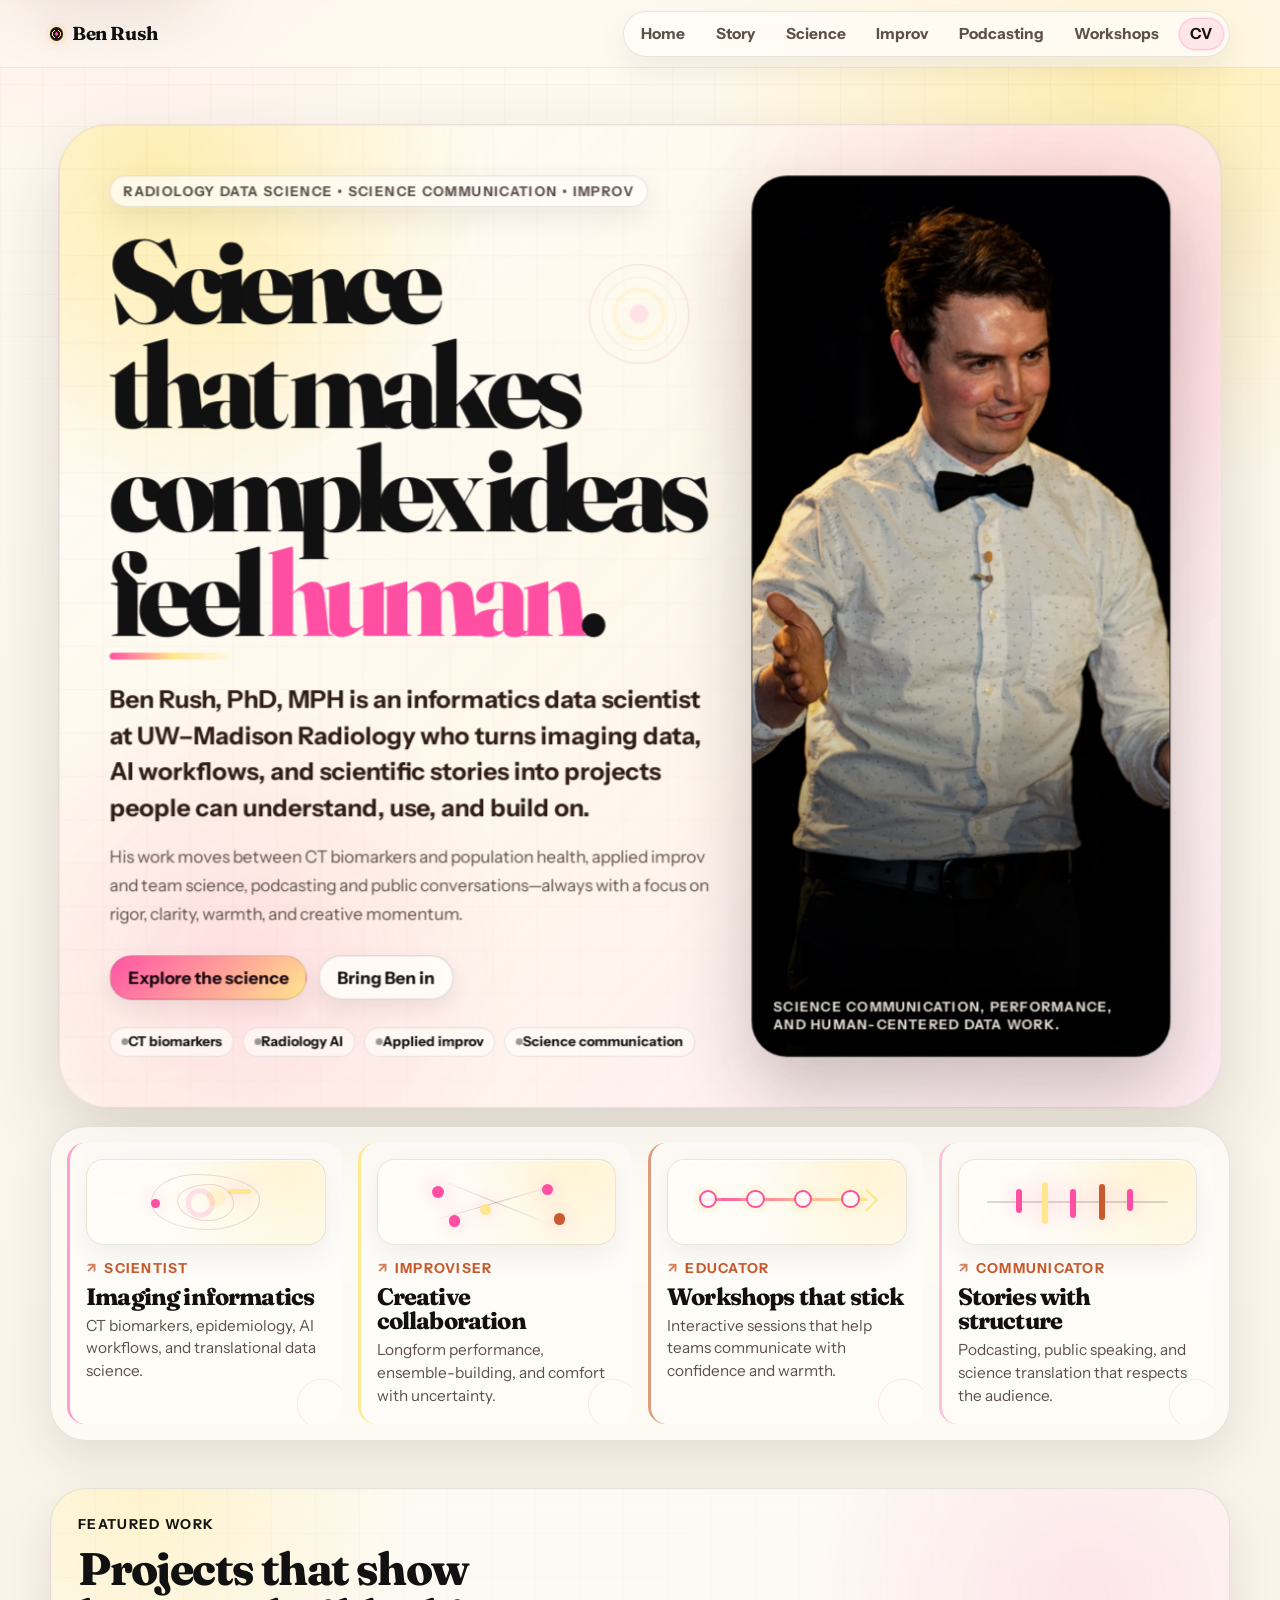
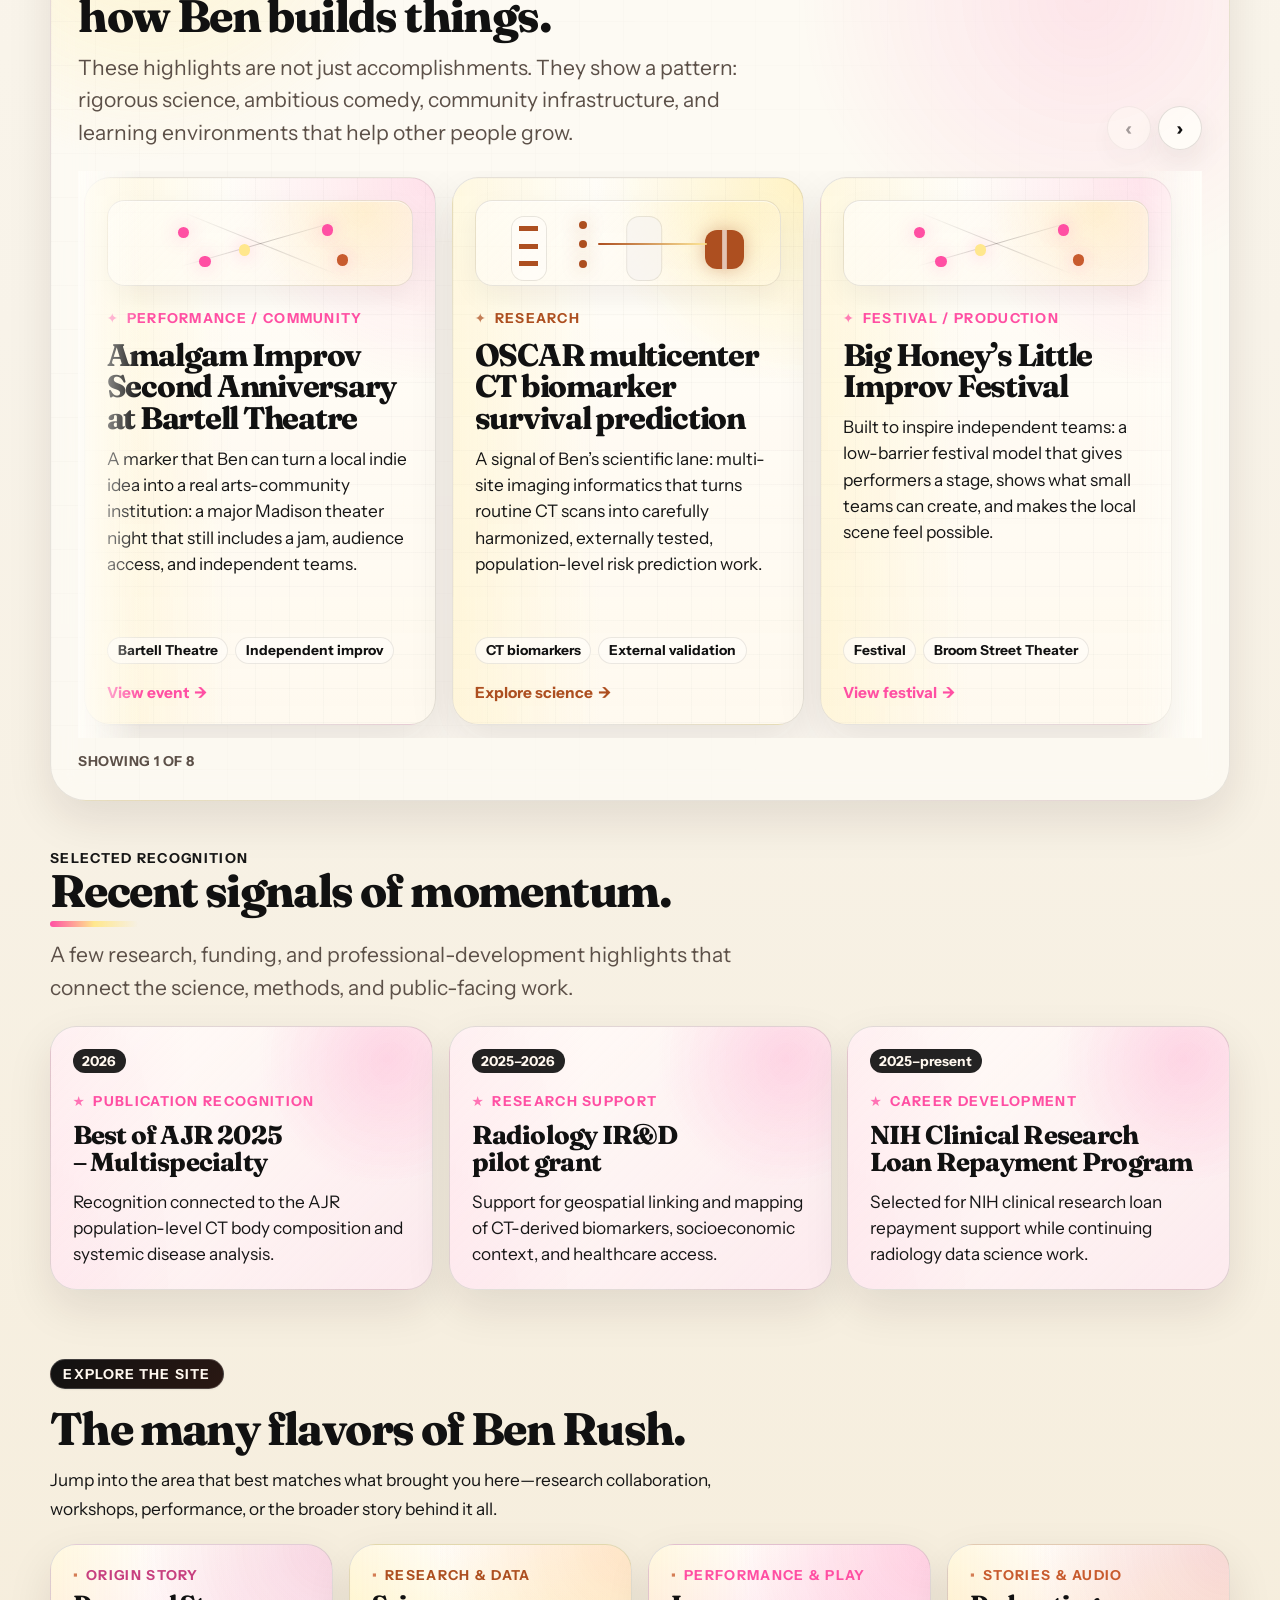
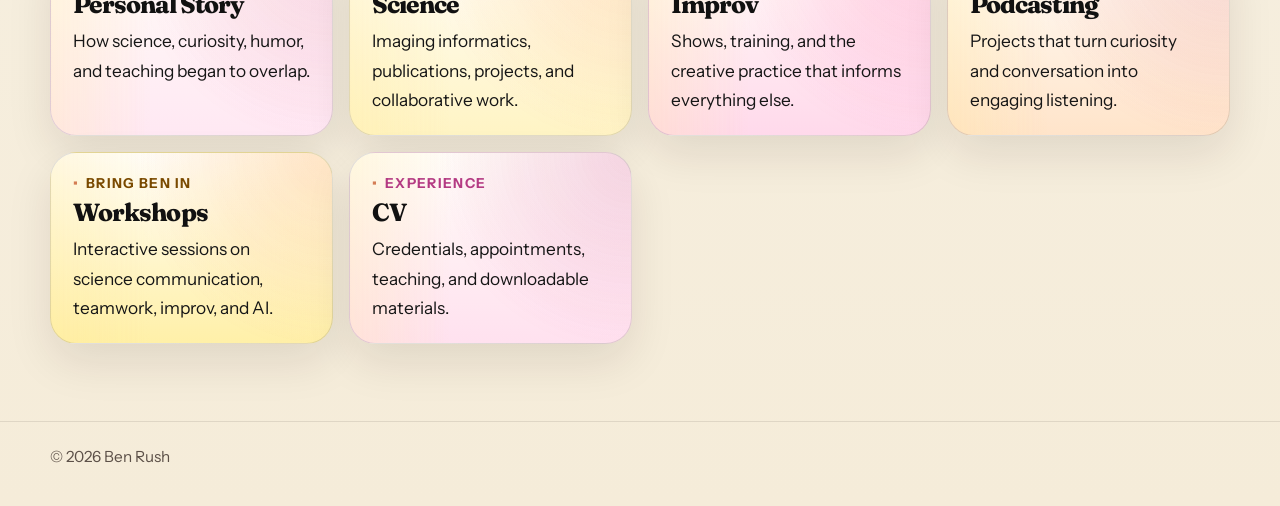
==== index.html @ 52f66b73 "Use stage photo in homepage hero" ====
<!doctype html>
<html lang="en">
<head>
  <meta charset="utf-8" />
  <meta name="viewport" content="width=device-width, initial-scale=1" />
  <title>Ben Rush | Home</title>
  <meta name="description" content="Ben Rush is a radiology data scientist, science communicator, improviser, and educator building rigorous ideas that connect with people." />
  <link rel="stylesheet" href="/assets/css/site.css" />
  <link rel="stylesheet" href="/assets/css/modules.css" />
  <link rel="stylesheet" href="/assets/css/home.css" />
  <link rel="stylesheet" href="/assets/css/identity.css" />
  <link rel="stylesheet" href="/assets/css/featured.css" />
  <link rel="stylesheet" href="/assets/css/mini-viz.css" />
</head>
<body class="home-body">
  <header>
    <div class="container site-header">
      <p class="site-title"><strong>Ben Rush</strong></p>
      <nav>
        <a href="/">Home</a>
        <a href="/pages/personal-story/">Story</a>
        <a href="/pages/science/">Science</a>
        <a href="/pages/improv/">Improv</a>
        <a href="/pages/podcasting/">Podcasting</a>
        <a href="/pages/workshops/">Workshops</a>
        <a href="/pages/cv/">CV</a>
      </nav>
    </div>
  </header>
  <main>
    <div class="container home-page">
      <section class="home-hero reveal-on-scroll" aria-labelledby="home-hero-title">
        <div class="home-hero-copy">
          <p class="home-hero-kicker">Radiology data science • science communication • improv</p>
          <h1 id="home-hero-title" class="home-hero-title">Science that makes complex ideas feel <em>human</em>.</h1>
          <p class="home-hero-lede">Ben Rush, PhD, MPH is an informatics data scientist at UW–Madison Radiology who turns imaging data, AI workflows, and scientific stories into projects people can understand, use, and build on.</p>
          <p class="home-hero-support">His work moves between CT biomarkers and population health, applied improv and team science, podcasting and public conversations—always with a focus on rigor, clarity, warmth, and creative momentum.</p>
          <div class="home-hero-actions">
            <a class="button button-primary" href="/pages/science/">Explore the science</a>
            <a class="button button-secondary" href="/pages/workshops/">Bring Ben in</a>
          </div>
          <div class="home-hero-proof" aria-label="Core areas of work">
            <span>CT biomarkers</span>
            <span>Radiology AI</span>
            <span>Applied improv</span>
            <span>Science communication</span>
          </div>
        </div>

        <figure class="home-hero-showcase home-hero-portrait">
          <img src="/assets/img/ben-rush-home-hero.jpg" alt="Ben Rush speaking on stage in a bow tie during a live performance." />
          <figcaption>Science communication, performance, and human-centered data work.</figcaption>
        </figure>
      </section>

      <section class="home-identity-rail reveal-on-scroll" aria-label="Ben Rush identity snapshot">
        <article class="home-identity-card">
          <div class="mini-viz mini-viz-ct mini-viz-compact" aria-hidden="true"><span></span><span></span></div>
          <p class="home-identity-label">Scientist</p>
          <h2>Imaging informatics</h2>
          <p>CT biomarkers, epidemiology, AI workflows, and translational data science.</p>
        </article>
        <article class="home-identity-card">
          <div class="mini-viz mini-viz-network mini-viz-compact" aria-hidden="true"><span></span><span></span><span></span><span></span><span></span></div>
          <p class="home-identity-label">Improviser</p>
          <h2>Creative collaboration</h2>
          <p>Longform performance, ensemble-building, and comfort with uncertainty.</p>
        </article>
        <article class="home-identity-card">
          <div class="mini-viz mini-viz-learning mini-viz-compact" aria-hidden="true"><span></span><span></span><span></span><span></span></div>
          <p class="home-identity-label">Educator</p>
          <h2>Workshops that stick</h2>
          <p>Interactive sessions that help teams communicate with confidence and warmth.</p>
        </article>
        <article class="home-identity-card">
          <div class="mini-viz mini-viz-signal mini-viz-compact" aria-hidden="true"><span></span><span></span><span></span><span></span><span></span></div>
          <p class="home-identity-label">Communicator</p>
          <h2>Stories with structure</h2>
          <p>Podcasting, public speaking, and science translation that respects the audience.</p>
        </article>
      </section>

      <section class="featured-section reveal-on-scroll" aria-labelledby="featured-work-title" data-featured-carousel>
        <div class="featured-section-header">
          <div class="featured-section-copy">
            <p class="module-kicker">Featured work</p>
            <h2 class="featured-title" id="featured-work-title">Projects that show how Ben builds things.</h2>
            <p class="featured-lede">These highlights are not just accomplishments. They show a pattern: rigorous science, ambitious comedy, community infrastructure, and learning environments that help other people grow.</p>
          </div>
          <div class="featured-controls" aria-label="Featured work carousel controls">
            <button class="featured-control" type="button" data-featured-prev aria-label="Previous featured work card">‹</button>
            <button class="featured-control" type="button" data-featured-next aria-label="Next featured work card">›</button>
          </div>
        </div>

        <div class="featured-carousel-shell">
          <div class="featured-carousel-track" data-featured-track tabindex="0" aria-label="Featured work cards">
            <a class="featured-card featured-card--improv" href="https://www.amalgamimprov.com/second-anniversary-show" target="_blank" rel="noopener">
              <div class="mini-viz mini-viz-network mini-viz-compact" aria-hidden="true"><span></span><span></span><span></span><span></span><span></span></div>
              <p class="featured-card-kicker">Performance / community</p>
              <h3 class="featured-card-title">Amalgam Improv Second Anniversary at Bartell Theatre</h3>
              <p class="featured-card-description">A marker that Ben can turn a local indie idea into a real arts-community institution: a major Madison theater night that still includes a jam, audience access, and independent teams.</p>
              <div class="featured-card-meta" aria-label="Card topics">
                <span class="featured-card-tag">Bartell Theatre</span>
                <span class="featured-card-tag">Independent improv</span>
              </div>
              <span class="featured-card-link">View event</span>
            </a>

            <a class="featured-card featured-card--science" href="/pages/science/#research-projects">
              <div class="mini-viz mini-viz-harmonization mini-viz-compact" aria-hidden="true"><span></span><span></span><span></span><span></span></div>
              <p class="featured-card-kicker">Research</p>
              <h3 class="featured-card-title">OSCAR multicenter CT biomarker survival prediction</h3>
              <p class="featured-card-description">A signal of Ben’s scientific lane: multi-site imaging informatics that turns routine CT scans into carefully harmonized, externally tested, population-level risk prediction work.</p>
              <div class="featured-card-meta" aria-label="Card topics">
                <span class="featured-card-tag">CT biomarkers</span>
                <span class="featured-card-tag">External validation</span>
              </div>
              <span class="featured-card-link">Explore science</span>
            </a>

            <a class="featured-card featured-card--improv" href="https://www.amalgamimprov.com/big-honey-events" target="_blank" rel="noopener">
              <div class="mini-viz mini-viz-network mini-viz-compact" aria-hidden="true"><span></span><span></span><span></span><span></span><span></span></div>
              <p class="featured-card-kicker">Festival / production</p>
              <h3 class="featured-card-title">Big Honey’s Little Improv Festival</h3>
              <p class="featured-card-description">Built to inspire independent teams: a low-barrier festival model that gives performers a stage, shows what small teams can create, and makes the local scene feel possible.</p>
              <div class="featured-card-meta" aria-label="Card topics">
                <span class="featured-card-tag">Festival</span>
                <span class="featured-card-tag">Broom Street Theater</span>
              </div>
              <span class="featured-card-link">View festival</span>
            </a>

            <a class="featured-card featured-card--improv" href="https://www.amalgamimprov.com/improv-group-map" target="_blank" rel="noopener">
              <div class="mini-viz mini-viz-map mini-viz-compact" aria-hidden="true"><span></span><span></span><span></span></div>
              <p class="featured-card-kicker">Digital tool / community</p>
              <h3 class="featured-card-title">Largest improv group map in the world</h3>
              <p class="featured-card-description">Evidence that Ben builds infrastructure, not just events: a 2,000+ group discovery tool that helps improvisers find scenes, classes, shows, and communities anywhere.</p>
              <div class="featured-card-meta" aria-label="Card topics">
                <span class="featured-card-tag">2,000+ groups</span>
                <span class="featured-card-tag">Improv infrastructure</span>
              </div>
              <span class="featured-card-link">Open map</span>
            </a>

            <a class="featured-card featured-card--science" href="https://doi.org/10.2214/AJR.24.32216" target="_blank" rel="noopener">
              <div class="mini-viz mini-viz-ct mini-viz-compact" aria-hidden="true"><span></span><span></span></div>
              <p class="featured-card-kicker">Publication / award</p>
              <h3 class="featured-card-title">CT body composition and systemic disease in 100,000+ patients</h3>
              <p class="featured-card-description">A peer-reviewed credibility marker for Ben’s research identity: large-scale AI-derived CT body composition work translated into clinically legible evidence and AJR recognition.</p>
              <div class="featured-card-meta" aria-label="Card topics">
                <span class="featured-card-tag">AJR</span>
                <span class="featured-card-tag">Body composition</span>
              </div>
              <span class="featured-card-link">View DOI</span>
            </a>

            <a class="featured-card featured-card--media" href="https://www.instagram.com/amalgamimprov/" target="_blank" rel="noopener">
              <div class="mini-viz mini-viz-signal mini-viz-compact" aria-hidden="true"><span></span><span></span><span></span><span></span><span></span></div>
              <p class="featured-card-kicker">Comedy / media</p>
              <h3 class="featured-card-title">Jess McKenna Instagram video</h3>
              <p class="featured-card-description">A national-ambition signal for Amalgam and Ben’s comedy work: connecting a Madison indie improv project to a broader audience and the artists who shape the form.</p>
              <div class="featured-card-meta" aria-label="Card topics">
                <span class="featured-card-tag">Instagram</span>
                <span class="featured-card-tag">National ambition</span>
              </div>
              <span class="featured-card-link">Open Instagram</span>
            </a>

            <a class="featured-card featured-card--improv" href="/pages/workshops/">
              <div class="mini-viz mini-viz-learning mini-viz-compact" aria-hidden="true"><span></span><span></span><span></span><span></span></div>
              <p class="featured-card-kicker">Workshop / science communication</p>
              <h3 class="featured-card-title">Applied Improv for Scientists / Sci-prov</h3>
              <p class="featured-card-description">The clearest bridge between Ben’s worlds: performance tools turned into practical training for scientists who need presence, trust, clarity, and better ways to communicate.</p>
              <div class="featured-card-meta" aria-label="Card topics">
                <span class="featured-card-tag">SciComm</span>
                <span class="featured-card-tag">Applied improv</span>
              </div>
              <span class="featured-card-link">View workshops</span>
            </a>

            <article class="featured-card featured-card--improv">
              <div class="mini-viz mini-viz-learning mini-viz-compact" aria-hidden="true"><span></span><span></span><span></span><span></span></div>
              <p class="featured-card-kicker">Improv learner hub</p>
              <h3 class="featured-card-title">Listen, Watch, and Read resources from Amalgam</h3>
              <p class="featured-card-description">A teaching philosophy made visible: polished resource hubs that lower the barrier to learning, point people toward quality examples, and help improvisers keep growing between classes.</p>
              <div class="featured-card-meta" aria-label="Card topics">
                <span class="featured-card-tag">17 podcasts</span>
                <span class="featured-card-tag">15 video channels</span>
                <span class="featured-card-tag">30 reading channels</span>
              </div>
              <div class="featured-resource-links" aria-label="Amalgam resource links">
                <a class="featured-resource-link" href="https://www.amalgamimprov.com/listen" target="_blank" rel="noopener">Listen</a>
                <a class="featured-resource-link" href="https://www.amalgamimprov.com/watch" target="_blank" rel="noopener">Watch</a>
                <a class="featured-resource-link" href="https://www.amalgamimprov.com/read" target="_blank" rel="noopener">Read</a>
              </div>
            </article>
          </div>
        </div>
        <p class="featured-carousel-status" data-featured-status aria-live="polite"></p>
      </section>

      <section class="module-section reveal-on-scroll" aria-labelledby="recognition-title">
        <div class="module-section-header">
          <p class="module-kicker">Selected recognition</p>
          <h2 class="module-section-title" id="recognition-title">Recent signals of momentum.</h2>
          <p class="module-section-lede">A few research, funding, and professional-development highlights that connect the science, methods, and public-facing work.</p>
        </div>
        <div class="module-grid module-grid--three" aria-label="Recognition cards">
          <article class="module-card recognition-card">
            <span class="recognition-year">2026</span>
            <p class="module-kicker">Publication recognition</p>
            <h3 class="module-title">Best of AJR 2025 – Multispecialty</h3>
            <p class="module-description">Recognition connected to the AJR population-level CT body composition and systemic disease analysis.</p>
          </article>
          <article class="module-card recognition-card">
            <span class="recognition-year">2025–2026</span>
            <p class="module-kicker">Research support</p>
            <h3 class="module-title">Radiology IR&amp;D pilot grant</h3>
            <p class="module-description">Support for geospatial linking and mapping of CT-derived biomarkers, socioeconomic context, and healthcare access.</p>
          </article>
          <article class="module-card recognition-card">
            <span class="recognition-year">2025–present</span>
            <p class="module-kicker">Career development</p>
            <h3 class="module-title">NIH Clinical Research Loan Repayment Program</h3>
            <p class="module-description">Selected for NIH clinical research loan repayment support while continuing radiology data science work.</p>
          </article>
        </div>
      </section>

      <section class="section-heading reveal-on-scroll">
        <p class="eyebrow">Explore the site</p>
        <h2>The many flavors of Ben Rush.</h2>
        <p>Jump into the area that best matches what brought you here—research collaboration, workshops, performance, or the broader story behind it all.</p>
      </section>

      <section class="card-grid reveal-on-scroll" aria-label="Site sections">
        <a class="card card-story" href="/pages/personal-story/">
          <p class="card-kicker">Origin story</p>
          <h2>Personal Story</h2>
          <p>How science, curiosity, humor, and teaching began to overlap.</p>
        </a>
        <a class="card card-science" href="/pages/science/">
          <p class="card-kicker">Research & data</p>
          <h2>Science</h2>
          <p>Imaging informatics, publications, projects, and collaborative work.</p>
        </a>
        <a class="card card-improv" href="/pages/improv/">
          <p class="card-kicker">Performance & play</p>
          <h2>Improv</h2>
          <p>Shows, training, and the creative practice that informs everything else.</p>
        </a>
        <a class="card card-podcasting" href="/pages/podcasting/">
          <p class="card-kicker">Stories & audio</p>
          <h2>Podcasting</h2>
          <p>Projects that turn curiosity and conversation into engaging listening.</p>
        </a>
        <a class="card card-workshops" href="/pages/workshops/">
          <p class="card-kicker">Bring Ben in</p>
          <h2>Workshops</h2>
          <p>Interactive sessions on science communication, teamwork, improv, and AI.</p>
        </a>
        <a class="card card-cv" href="/pages/cv/">
          <p class="card-kicker">Experience</p>
          <h2>CV</h2>
          <p>Credentials, appointments, teaching, and downloadable materials.</p>
        </a>
      </section>
    </div>
  </main>
  <footer><div class="container">&copy; <span id="year"></span> Ben Rush</div></footer>
  <script src="/assets/js/site.js"></script>
  <script>document.getElementById('year').textContent = new Date().getFullYear();</script>
</body>
</html>
---- assets/css/site.css ----
@import url('https://fonts.googleapis.com/css2?family=Fraunces:SOFT,WONK,opsz,wght@0..100,0..1,9..144,500..850&family=Instrument+Sans:ital,wght@0,400..800;1,400..800&display=swap');

/* -------------------------------------------------------------------------- */
/* Ben Rush personal website design system                                    */
/* -------------------------------------------------------------------------- */

:root {
  color-scheme: light;

  /* Brand palette */
  --color-bg: #f8f3e9;
  --color-bg-warm: #fff8ec;
  --color-bg-rose: #ffe8f3;
  --color-surface: #fffdf8;
  --color-surface-soft: #fff8ea;
  --color-surface-strong: #fff1b8;
  --color-primary: #111111;
  --color-primary-2: #ff4fa3;
  --color-accent: #c85b2e;
  --color-accent-2: #ffe78d;
  --color-text: #161616;
  --color-muted: #5c5048;
  --color-border: rgba(35, 24, 21, 0.13);
  --color-border-strong: rgba(35, 24, 21, 0.24);
  --color-ring: rgba(255, 79, 163, 0.38);

  /* Semantic accents for future components */
  --accent-science: #ad4f20;
  --accent-story: #c73f7f;
  --accent-improv: #ff4fa3;
  --accent-podcast: #c85b2e;
  --accent-workshop: #7a4a00;
  --accent-cv: #b43b83;

  /* Gradients */
  --gradient-page:
    radial-gradient(circle at 9% -8%, rgba(255, 79, 163, 0.17) 0, transparent 30rem),
    radial-gradient(circle at 88% 2%, rgba(255, 231, 141, 0.64) 0, transparent 27rem),
    linear-gradient(180deg, #fffaf0 0%, #f8f3e9 52%, #f5ecd9 100%);
  --gradient-hero:
    linear-gradient(135deg, rgba(255, 253, 248, 0.98) 0%, rgba(255, 248, 234, 0.94) 52%, rgba(255, 232, 243, 0.88) 100%);
  --gradient-card:
    linear-gradient(180deg, rgba(255, 253, 248, 0.98), rgba(255, 249, 238, 0.96));
  --gradient-accent:
    linear-gradient(135deg, rgba(255, 79, 163, 0.96), rgba(255, 231, 141, 0.96));
  --gradient-ink:
    linear-gradient(135deg, #111111 0%, #2a1813 100%);

  /* Typography */
  --font-sans: "Instrument Sans", "Source Sans 3", "Segoe UI", system-ui, -apple-system, sans-serif;
  --font-display: "Fraunces", "Merriweather", Georgia, serif;
  --font-mono: "SFMono-Regular", "Cascadia Code", "Liberation Mono", Consolas, monospace;

  --text-xs: clamp(0.78rem, 0.74rem + 0.15vw, 0.86rem);
  --text-sm: clamp(0.88rem, 0.84rem + 0.16vw, 0.96rem);
  --text-md: clamp(1rem, 0.97rem + 0.18vw, 1.08rem);
  --text-lg: clamp(1.1rem, 1.02rem + 0.42vw, 1.32rem);
  --text-xl: clamp(1.35rem, 1.16rem + 0.92vw, 1.85rem);
  --text-2xl: clamp(1.75rem, 1.33rem + 2vw, 2.85rem);
  --text-3xl: clamp(2.7rem, 1.88rem + 4.2vw, 5.7rem);

  /* Spacing */
  --space-1: 0.25rem;
  --space-2: 0.5rem;
  --space-3: 0.75rem;
  --space-4: 1rem;
  --space-5: 1.35rem;
  --space-6: 1.75rem;
  --space-7: 2.25rem;
  --space-8: 3rem;
  --space-9: 4.25rem;
  --space-10: 6rem;

  /* Layout */
  --container: 1180px;
  --measure: 72ch;
  --measure-narrow: 58ch;

  /* Shape and elevation */
  --radius-xs: 0.45rem;
  --radius-sm: 0.75rem;
  --radius-md: 1.1rem;
  --radius-lg: 1.65rem;
  --radius-xl: 2.25rem;
  --radius-pill: 999px;

  --shadow-xs: 0 1px 2px rgba(35, 24, 21, 0.06);
  --shadow-soft: 0 18px 45px rgba(35, 24, 21, 0.10);
  --shadow-accent: 0 24px 60px rgba(200, 91, 46, 0.18);
  --shadow-lift: 0 28px 75px rgba(35, 24, 21, 0.16);

  --transition-fast: 150ms ease;
  --transition-base: 220ms ease;
  --transition-slow: 420ms ease;
}

/* -------------------------------------------------------------------------- */
/* Base                                                                       */
/* -------------------------------------------------------------------------- */

* {
  box-sizing: border-box;
}

html {
  scroll-behavior: smooth;
  text-size-adjust: 100%;
}

html,
body {
  margin: 0;
  padding: 0;
}

body {
  min-height: 100vh;
  color: var(--color-text);
  background: var(--gradient-page);
  font-family: var(--font-sans);
  font-size: var(--text-md);
  line-height: 1.68;
  text-rendering: optimizeLegibility;
  -webkit-font-smoothing: antialiased;
}

body::before {
  content: "";
  position: fixed;
  inset: 0;
  z-index: 0;
  pointer-events: none;
  background-image:
    linear-gradient(rgba(35, 24, 21, 0.035) 1px, transparent 1px),
    linear-gradient(90deg, rgba(35, 24, 21, 0.035) 1px, transparent 1px);
  background-size: 42px 42px;
  mask-image: linear-gradient(180deg, rgba(0, 0, 0, 0.8), transparent 70%);
}

header,
main,
footer {
  position: relative;
  z-index: 1;
}

::selection {
  background: rgba(255, 79, 163, 0.28);
  color: var(--color-primary);
}

img,
svg,
iframe {
  max-width: 100%;
}

.container {
  width: min(var(--container), calc(100% - 2rem));
  margin: 0 auto;
}

/* -------------------------------------------------------------------------- */
/* Header and navigation                                                       */
/* -------------------------------------------------------------------------- */

header {
  position: sticky;
  top: 0;
  z-index: 30;
  border-bottom: 1px solid rgba(35, 24, 21, 0.10);
  background: rgba(255, 250, 240, 0.78);
  backdrop-filter: blur(18px) saturate(1.15);
  box-shadow: 0 10px 28px rgba(35, 24, 21, 0.06);
}

.site-header {
  display: flex;
  justify-content: space-between;
  align-items: center;
  gap: var(--space-5);
  padding: 0.85rem 0;
}

.site-title {
  margin: 0;
  color: var(--color-primary);
  font-family: var(--font-display);
  font-size: clamp(1rem, 0.92rem + 0.32vw, 1.18rem);
  font-weight: 800;
  letter-spacing: 0.02em;
  text-transform: none;
  white-space: nowrap;
}

.site-header nav {
  display: flex;
  flex-wrap: wrap;
  justify-content: flex-end;
  gap: 0.35rem;
}

.site-header nav a {
  display: inline-flex;
  align-items: center;
  min-height: 2.15rem;
  color: var(--color-muted);
  text-decoration: none;
  margin-left: 0;
  padding: 0.38rem 0.72rem;
  border: 1px solid transparent;
  border-radius: var(--radius-pill);
  font-size: var(--text-sm);
  font-weight: 760;
  line-height: 1;
  transition:
    color var(--transition-fast),
    background var(--transition-fast),
    border-color var(--transition-fast),
    transform var(--transition-fast);
}

.site-header nav a:hover,
.site-header nav a[aria-current="page"] {
  color: var(--color-primary);
  background: rgba(255, 255, 255, 0.64);
  border-color: var(--color-border);
  transform: translateY(-1px);
}

.site-header nav a[aria-current="page"] {
  background: rgba(255, 231, 141, 0.58);
  box-shadow: inset 0 -2px 0 rgba(255, 79, 163, 0.55);
}

/* -------------------------------------------------------------------------- */
/* Page scaffolding and heroes                                                 */
/* -------------------------------------------------------------------------- */

main {
  padding: clamp(2rem, 4vw, 4rem) 0 clamp(3.2rem, 6vw, 6rem);
}

.hero {
  position: relative;
  overflow: hidden;
  isolation: isolate;
  background:
    radial-gradient(circle at 92% 12%, rgba(255, 79, 163, 0.14) 0, transparent 19rem),
    radial-gradient(circle at 8% 3%, rgba(255, 231, 141, 0.58) 0, transparent 20rem),
    var(--gradient-hero);
  border: 1px solid rgba(35, 24, 21, 0.12);
  border-radius: var(--radius-xl);
  padding: clamp(1.4rem, 3.2vw, 3rem);
  box-shadow: var(--shadow-soft);
  animation: hero-enter 380ms ease-out;
}

.hero::after {
  content: "";
  position: absolute;
  inset: auto -8rem -12rem auto;
  z-index: -1;
  width: 24rem;
  height: 24rem;
  border-radius: 999px;
  background: radial-gradient(circle, rgba(255, 79, 163, 0.18), transparent 68%);
  filter: blur(2px);
}

.hero-home {
  display: grid;
  grid-template-columns: minmax(0, 1.5fr) minmax(280px, 0.9fr);
  gap: clamp(1.25rem, 2.6vw, 2.25rem);
  align-items: stretch;
}

.hero-copy {
  max-width: 68ch;
}

.eyebrow {
  display: inline-flex;
  align-items: center;
  gap: 0.35rem;
  margin: 0 0 var(--space-4);
  padding: 0.36rem 0.78rem;
  border: 1px solid rgba(255, 255, 255, 0.18);
  border-radius: var(--radius-pill);
  background: var(--gradient-ink);
  color: #fff8ef;
  box-shadow: var(--shadow-xs);
  font-size: var(--text-xs);
  font-weight: 820;
  letter-spacing: 0.08em;
  line-height: 1.2;
  text-transform: uppercase;
}

.hero-lead {
  max-width: var(--measure-narrow);
  color: #2e1c16;
  font-size: var(--text-lg);
  font-weight: 720;
  line-height: 1.55;
}

.hero-actions {
  display: flex;
  flex-wrap: wrap;
  gap: 0.75rem;
  margin-top: var(--space-6);
}

/* -------------------------------------------------------------------------- */
/* Typography                                                                  */
/* -------------------------------------------------------------------------- */

h1,
h2,
h3,
h4 {
  color: var(--color-primary);
  font-family: var(--font-display);
  line-height: 1.04;
  margin: 0 0 var(--space-3);
  text-wrap: balance;
}

h1 {
  max-width: 11.5ch;
  margin-bottom: var(--space-4);
  font-size: var(--text-3xl);
  font-weight: 820;
  letter-spacing: -0.055em;
}

h2 {
  font-size: var(--text-2xl);
  font-weight: 780;
  letter-spacing: -0.035em;
}

h3 {
  font-size: clamp(1.22rem, 1.08rem + 0.62vw, 1.62rem);
  font-weight: 760;
  letter-spacing: -0.02em;
}

h4 {
  font-size: var(--text-lg);
  font-weight: 740;
}

p,
li {
  max-width: var(--measure);
  font-size: var(--text-md);
}

p {
  margin: 0 0 var(--space-4);
}

ul,
ol {
  padding-left: 1.25rem;
}

li + li {
  margin-top: 0.35rem;
}

.home-page p strong,
.section-heading strong,
.doc-content strong {
  color: var(--color-accent);
}

a {
  color: var(--color-accent);
  text-decoration-thickness: 0.09em;
  text-underline-offset: 0.18em;
  transition: color var(--transition-fast), text-decoration-color var(--transition-fast);
}

a:hover {
  color: var(--color-primary-2);
}

/* -------------------------------------------------------------------------- */
/* Buttons, cards, and modular components                                      */
/* -------------------------------------------------------------------------- */

.button,
.cv-page .cv-download-btn {
  display: inline-flex;
  align-items: center;
  justify-content: center;
  min-height: 2.8rem;
  padding: 0.74rem 1.1rem;
  border: 1px solid rgba(35, 24, 21, 0.18);
  border-radius: var(--radius-pill);
  text-decoration: none;
  font-weight: 820;
  line-height: 1;
  box-shadow: 0 8px 20px rgba(35, 24, 21, 0.08);
  transition:
    transform var(--transition-fast),
    box-shadow var(--transition-fast),
    background var(--transition-fast),
    color var(--transition-fast),
    border-color var(--transition-fast);
}

.button:hover,
.cv-page .cv-download-btn:hover {
  transform: translateY(-2px);
  box-shadow: var(--shadow-accent);
}

.button-primary,
.cv-page .cv-download-btn {
  background: var(--gradient-accent);
  color: #1a0610;
}

.button-secondary {
  background: rgba(255, 253, 248, 0.86);
  color: var(--color-primary);
}

.button-primary:hover,
.button-secondary:hover,
.cv-page .cv-download-btn:hover {
  color: var(--color-primary);
  border-color: rgba(35, 24, 21, 0.28);
}

.card-grid,
.podcasting-resource-grid {
  display: grid;
  grid-template-columns: repeat(auto-fit, minmax(min(100%, 255px), 1fr));
  gap: var(--space-4);
  margin-top: var(--space-5);
}

.card,
.snapshot-card,
.podcasting-resource-card {
  position: relative;
  min-height: 100%;
  display: block;
  overflow: hidden;
  color: inherit;
  text-decoration: none;
  background: var(--gradient-card);
  border: 1px solid var(--color-border);
  border-radius: var(--radius-lg);
  box-shadow: var(--shadow-soft);
  transition:
    transform var(--transition-base),
    box-shadow var(--transition-base),
    border-color var(--transition-base),
    background var(--transition-base);
}

.card {
  padding: var(--space-5);
}

.card::before,
.snapshot-card::before,
.podcasting-resource-card::before {
  content: "";
  position: absolute;
  inset: 0;
  pointer-events: none;
  background:
    radial-gradient(circle at top right, rgba(255, 79, 163, 0.12), transparent 13rem),
    linear-gradient(90deg, rgba(255, 231, 141, 0.32), transparent 36%);
  opacity: 0.72;
}

.card > *,
.snapshot-card > *,
.podcasting-resource-card > * {
  position: relative;
  z-index: 1;
}

.card:hover,
.snapshot-card:hover,
.podcasting-resource-card:hover {
  color: inherit;
  border-color: rgba(255, 79, 163, 0.28);
  transform: translateY(-5px);
  box-shadow: var(--shadow-lift);
}

.card-kicker,
.snapshot-label,
.podcasting-resource-card-kicker,
.cv-page .cv-toc-title {
  margin: 0 0 0.55rem;
  color: var(--color-accent);
  font-size: var(--text-xs);
  font-weight: 840;
  letter-spacing: 0.095em;
  line-height: 1.2;
  text-transform: uppercase;
}

.card h2,
.card h3,
.podcasting-resource-card h2 {
  margin-bottom: 0.55rem;
  font-size: clamp(1.2rem, 1.05rem + 0.65vw, 1.55rem);
}

.card p,
.snapshot-card p,
.podcasting-resource-card p {
  max-width: none;
}

.card p:last-child,
.snapshot-card p:last-child,
.podcasting-resource-card p:last-child {
  margin-bottom: 0;
}

.card-story {
  background:
    radial-gradient(circle at 100% 0%, rgba(199, 63, 127, 0.13), transparent 12rem),
    linear-gradient(180deg, #fffdf8 0%, #ffe8f3 100%);
}

.card-story .card-kicker {
  color: var(--accent-story);
}

.card-science {
  background:
    radial-gradient(circle at 100% 0%, rgba(255, 231, 141, 0.42), transparent 12rem),
    linear-gradient(180deg, #fffdf8 0%, #fff4c4 100%);
}

.card-science .card-kicker {
  color: var(--accent-science);
}

.card-improv {
  background:
    radial-gradient(circle at 100% 0%, rgba(255, 79, 163, 0.18), transparent 12rem),
    linear-gradient(180deg, #fffdf8 0%, #ffd9eb 100%);
}

.card-improv .card-kicker {
  color: var(--accent-improv);
}

.card-podcasting {
  background:
    radial-gradient(circle at 100% 0%, rgba(200, 91, 46, 0.14), transparent 12rem),
    linear-gradient(180deg, #fffdf8 0%, #ffe4ca 100%);
}

.card-podcasting .card-kicker {
  color: var(--accent-podcast);
}

.card-workshops {
  background:
    radial-gradient(circle at 100% 0%, rgba(255, 231, 141, 0.44), transparent 12rem),
    linear-gradient(180deg, #fffdf8 0%, #fff0a8 100%);
}

.card-workshops .card-kicker {
  color: var(--accent-workshop);
}

.card-cv {
  background:
    radial-gradient(circle at 100% 0%, rgba(180, 59, 131, 0.14), transparent 12rem),
    linear-gradient(180deg, #fffdf8 0%, #ffe1ef 100%);
}

.card-cv .card-kicker {
  color: var(--accent-cv);
}

.feature-card,
.stat-card,
.media-card,
.publication-card {
  background: rgba(255, 253, 248, 0.86);
  border: 1px solid var(--color-border);
  border-radius: var(--radius-lg);
  box-shadow: var(--shadow-soft);
  padding: var(--space-5);
}

.pill,
.tag {
  display: inline-flex;
  align-items: center;
  gap: 0.35rem;
  width: fit-content;
  border-radius: var(--radius-pill);
  background: rgba(255, 231, 141, 0.48);
  color: var(--color-primary);
  padding: 0.28rem 0.62rem;
  font-size: var(--text-xs);
  font-weight: 780;
  line-height: 1.2;
}

/* -------------------------------------------------------------------------- */
/* Home page modules                                                           */
/* -------------------------------------------------------------------------- */

.hero-panel {
  position: relative;
  overflow: hidden;
  border-radius: var(--radius-lg);
  background: var(--gradient-ink);
  color: #fff8ef;
  padding: clamp(1.1rem, 2vw, 1.55rem);
  box-shadow: var(--shadow-lift);
}

.hero-panel::before {
  content: "";
  position: absolute;
  inset: -35% -30% auto auto;
  width: 18rem;
  height: 18rem;
  border-radius: 999px;
  background: rgba(255, 79, 163, 0.20);
  filter: blur(12px);
}

.hero-panel-title {
  position: relative;
  margin: 0 0 var(--space-4);
  color: var(--color-accent-2);
  font-size: var(--text-xs);
  font-weight: 840;
  letter-spacing: 0.095em;
  text-transform: uppercase;
}

.hero-panel-list {
  position: relative;
  display: grid;
  gap: var(--space-4);
  list-style: none;
  margin: 0;
  padding: 0;
}

.hero-panel-list li {
  display: grid;
  gap: 0.16rem;
  max-width: none;
}

.hero-panel-list strong {
  color: var(--color-primary-2);
  font-size: 1rem;
}

.hero-panel-list span {
  color: rgba(255, 248, 239, 0.88);
}

.snapshot-band {
  display: grid;
  grid-template-columns: repeat(4, minmax(0, 1fr));
  gap: var(--space-4);
  margin-top: var(--space-5);
}

.snapshot-card {
  padding: var(--space-4);
  background: rgba(255, 253, 248, 0.82);
}

.snapshot-value {
  margin: 0;
  font-size: 1.02rem;
  font-weight: 740;
  line-height: 1.42;
}

.section-heading {
  max-width: var(--measure-narrow);
  margin: var(--space-9) 0 var(--space-5);
}

/* -------------------------------------------------------------------------- */
/* Document content                                                            */
/* -------------------------------------------------------------------------- */

.doc-content {
  margin-top: var(--space-5);
}

.doc-content p,
.doc-content li {
  max-width: var(--measure);
}

.doc-content h1,
.doc-content h2,
.doc-content h3,
.doc-content h4 {
  margin-top: var(--space-6);
}

.doc-content h2:first-child,
.doc-content h3:first-child {
  margin-top: 0;
}

.doc-content > p:first-child {
  font-size: var(--text-lg);
  line-height: 1.56;
}

blockquote {
  margin: var(--space-6) 0;
  padding: var(--space-4) var(--space-5);
  border-left: 4px solid var(--color-primary-2);
  border-radius: 0 var(--radius-md) var(--radius-md) 0;
  background: rgba(255, 253, 248, 0.72);
  box-shadow: var(--shadow-xs);
}

hr {
  border: 0;
  height: 1px;
  margin: var(--space-7) 0;
  background: linear-gradient(90deg, transparent, var(--color-border-strong), transparent);
}

code {
  font-family: var(--font-mono);
  font-size: 0.92em;
  background: rgba(255, 231, 141, 0.42);
  border-radius: var(--radius-xs);
  padding: 0.08rem 0.28rem;
}

/* -------------------------------------------------------------------------- */
/* Tables                                                                      */
/* -------------------------------------------------------------------------- */

.doc-content table,
table {
  width: 100%;
  border-collapse: collapse;
  overflow: hidden;
  background: rgba(255, 253, 248, 0.88);
  border: 1px solid var(--color-border);
  border-radius: var(--radius-md);
  box-shadow: var(--shadow-xs);
}

.doc-content th,
.doc-content td,
th,
td {
  text-align: left;
  vertical-align: top;
  padding: 0.82rem 0.9rem;
  border-bottom: 1px solid rgba(35, 24, 21, 0.08);
}

.doc-content thead th,
thead th {
  background: rgba(255, 241, 184, 0.55);
  color: var(--color-primary);
  font-weight: 760;
}

.doc-content tbody tr:nth-child(even),
tbody tr:nth-child(even) {
  background: rgba(255, 248, 234, 0.62);
}

.doc-content tbody tr:hover,
tbody tr:hover {
  background: rgba(255, 232, 243, 0.34);
}

/* -------------------------------------------------------------------------- */
/* CV and science page layout                                                  */
/* -------------------------------------------------------------------------- */

.cv-page .cv-actions {
  margin: var(--space-4) 0 var(--space-6);
}

.cv-page .cv-layout {
  display: grid;
  grid-template-columns: minmax(190px, 240px) minmax(0, 1fr);
  gap: var(--space-5);
  align-items: start;
}

.cv-page .cv-toc {
  position: sticky;
  top: 5.7rem;
  padding: var(--space-4);
  background: rgba(255, 253, 248, 0.82);
  border: 1px solid var(--color-border);
  border-radius: var(--radius-lg);
  box-shadow: var(--shadow-soft);
  backdrop-filter: blur(16px);
}

.cv-page .cv-toc-title {
  margin-bottom: var(--space-3);
}

.cv-page .cv-mini-toc ul {
  list-style: none;
  margin: 0;
  padding: 0;
}

.cv-page .cv-mini-toc li {
  margin: 0;
}

.cv-page .cv-mini-toc li + li {
  margin-top: 0.18rem;
}

.cv-page .cv-mini-toc a {
  display: block;
  color: var(--color-muted);
  text-decoration: none;
  border-radius: var(--radius-sm);
  padding: 0.42rem 0.5rem;
  font-size: var(--text-sm);
  font-weight: 720;
  line-height: 1.25;
  transition: color var(--transition-fast), background var(--transition-fast), transform var(--transition-fast);
}

.cv-page .cv-mini-toc a:hover {
  color: var(--color-primary);
  background: rgba(255, 231, 141, 0.42);
  transform: translateX(2px);
}

/* CV-specific typography: reserve high-contrast headings for generated section titles only. */
.cv-page .cv-section-title {
  display: inline-block;
  margin: var(--space-7) 0 var(--space-3);
  padding-bottom: 0.18rem;
  border-bottom: 2px solid rgba(255, 79, 163, 0.54);
  color: var(--color-primary);
  font-family: var(--font-display);
  font-size: clamp(1.2rem, 1.04rem + 0.72vw, 1.58rem);
  font-weight: 780;
  letter-spacing: -0.02em;
  text-transform: none;
}

.cv-page .doc-content .cv-section-title:first-child {
  margin-top: 0.25rem;
}

.cv-page .doc-content table {
  margin: 0 0 var(--space-5);
}

.cv-page .doc-content thead th,
.cv-page .doc-content th {
  background: transparent;
  color: var(--color-text);
  font-weight: 460;
}

.cv-page .doc-content th strong,
.cv-page .doc-content td strong {
  color: var(--color-text);
  font-weight: 620;
}

.cv-page .cv-section {
  overflow: hidden;
  margin: 0 0 var(--space-4);
  background: rgba(255, 253, 248, 0.86);
  border: 1px solid var(--color-border);
  border-radius: var(--radius-lg);
  box-shadow: var(--shadow-soft);
}

.cv-page .cv-section > summary {
  position: relative;
  display: flex;
  align-items: center;
  justify-content: space-between;
  gap: var(--space-3);
  list-style: none;
  cursor: pointer;
  margin: 0;
  padding: 0.95rem 1.08rem;
  color: var(--color-primary);
  background:
    linear-gradient(90deg, rgba(255, 241, 184, 0.78), rgba(255, 253, 248, 0.82)),
    rgba(255, 253, 248, 0.92);
  border-bottom: 1px solid rgba(35, 24, 21, 0.08);
  font-family: var(--font-sans);
  font-size: var(--text-sm);
  font-weight: 820;
  letter-spacing: 0.08em;
  line-height: 1.25;
  text-transform: uppercase;
}

.cv-page .cv-section > summary::-webkit-details-marker {
  display: none;
}

.cv-page .cv-section > summary::after {
  content: '+';
  display: inline-grid;
  place-items: center;
  flex: 0 0 auto;
  width: 1.55rem;
  height: 1.55rem;
  border-radius: var(--radius-pill);
  background: rgba(255, 255, 255, 0.72);
  color: var(--color-accent);
  font-family: var(--font-sans);
  font-size: 1rem;
  line-height: 1;
  box-shadow: inset 0 0 0 1px var(--color-border);
}

.cv-page .cv-section[open] > summary::after {
  content: '−';
}

.cv-page .cv-section-body {
  padding: var(--space-4);
}

.cv-page .cv-section-body table {
  margin: var(--space-2) 0 var(--space-3);
}

/* -------------------------------------------------------------------------- */
/* Science page                                                                */
/* -------------------------------------------------------------------------- */

.science-page .publication-list {
  display: grid;
  gap: var(--space-3);
  margin: var(--space-3) 0 0;
  padding: 0;
  list-style: none;
  counter-reset: publication-counter;
}

.science-page .publication-list > li {
  position: relative;
  margin: 0;
  padding: var(--space-4) var(--space-4) var(--space-4) calc(var(--space-7) + 0.35rem);
  background: rgba(255, 253, 248, 0.78);
  border: 1px solid var(--color-border);
  border-radius: var(--radius-md);
  box-shadow: var(--shadow-xs);
  counter-increment: publication-counter;
}

.science-page .publication-list > li::before {
  content: counter(publication-counter);
  position: absolute;
  top: var(--space-4);
  left: var(--space-4);
  display: inline-grid;
  place-items: center;
  width: 1.65rem;
  height: 1.65rem;
  border-radius: var(--radius-pill);
  background: rgba(255, 231, 141, 0.62);
  color: var(--color-primary);
  font-size: var(--text-xs);
  font-weight: 820;
}

.science-page .publication-list p {
  margin: 0.22rem 0;
}

/* -------------------------------------------------------------------------- */
/* Podcasting page compatibility                                               */
/* -------------------------------------------------------------------------- */

.podcasting-resource-grid {
  grid-template-columns: repeat(3, minmax(0, 1fr)) !important;
  gap: var(--space-4) !important;
  margin: var(--space-5) 0 var(--space-6) !important;
}

.podcasting-resource-card {
  border: 1px solid var(--color-border) !important;
  border-radius: var(--radius-lg) !important;
  box-shadow: var(--shadow-soft) !important;
  background: linear-gradient(180deg, rgba(255, 253, 248, 0.98), rgba(255, 238, 224, 0.96)) !important;
  transition: transform var(--transition-base), box-shadow var(--transition-base), border-color var(--transition-base) !important;
}

.podcasting-resource-card:hover {
  transform: translateY(-5px) !important;
  box-shadow: var(--shadow-lift) !important;
}

.podcasting-resource-card-media {
  background: var(--gradient-ink) !important;
}

.podcasting-resource-card-body {
  padding: var(--space-4) !important;
}

.podcasting-resource-card-emoji {
  filter: drop-shadow(0 12px 22px rgba(0, 0, 0, 0.18));
}

/* -------------------------------------------------------------------------- */
/* Motion, focus, and responsive behavior                                      */
/* -------------------------------------------------------------------------- */

@keyframes hero-enter {
  from {
    opacity: 0;
    transform: translateY(12px) scale(0.995);
  }

  to {
    opacity: 1;
    transform: translateY(0) scale(1);
  }
}

a:focus-visible,
button:focus-visible,
summary:focus-visible,
[tabindex]:focus-visible {
  outline: 3px solid var(--color-ring);
  outline-offset: 3px;
  border-radius: var(--radius-sm);
}

.reveal-on-scroll {
  opacity: 0;
  transform: translateY(18px);
  transition: opacity var(--transition-slow), transform var(--transition-slow);
}

.reveal-on-scroll.is-visible {
  opacity: 1;
  transform: translateY(0);
}

footer {
  border-top: 1px solid rgba(35, 24, 21, 0.10);
  padding: var(--space-5) 0 var(--space-7);
  color: var(--color-muted);
  font-size: var(--text-sm);
}

@media (prefers-reduced-motion: reduce) {
  *,
  *::before,
  *::after {
    scroll-behavior: auto !important;
    animation-duration: 0.01ms !important;
    animation-iteration-count: 1 !important;
    transition-duration: 0.01ms !important;
  }

  .reveal-on-scroll {
    opacity: 1;
    transform: none;
  }
}

@media (max-width: 980px) {
  .cv-page .cv-layout {
    grid-template-columns: 1fr;
  }

  .cv-page .cv-toc {
    position: static;
    order: -1;
  }
}

@media (max-width: 900px) {
  .hero-home,
  .snapshot-band,
  .podcasting-resource-grid {
    grid-template-columns: 1fr !important;
  }
}

@media (max-width: 760px) {
  .container {
    width: min(100% - 1.1rem, var(--container));
  }

  .site-header {
    align-items: flex-start;
    flex-direction: column;
    gap: var(--space-3);
  }

  .site-header nav {
    justify-content: flex-start;
  }

  .site-header nav a {
    min-height: 2rem;
    padding: 0.34rem 0.58rem;
  }

  main {
    padding-top: var(--space-5);
  }

  h1 {
    max-width: none;
    letter-spacing: -0.04em;
  }

  .hero {
    padding: var(--space-5);
    border-radius: var(--radius-lg);
  }

  .button,
  .cv-page .cv-download-btn {
    width: 100%;
  }

  .cv-page .cv-section > summary {
    align-items: flex-start;
    font-size: 0.82rem;
  }

  .cv-page .cv-section-body {
    padding: var(--space-3);
  }

  .science-page .publication-list > li {
    padding: var(--space-4);
  }

  .science-page .publication-list > li::before {
    position: static;
    margin-bottom: var(--space-2);
  }
}
---- assets/css/modules.css ----
/* Reusable portfolio modules */

.module-section {
  margin-top: var(--space-8);
}

.module-section:first-child {
  margin-top: 0;
}

.module-section-header {
  max-width: var(--measure-narrow);
  margin-bottom: var(--space-5);
}

.module-section-title {
  margin-bottom: var(--space-3);
}

.module-section-lede {
  color: var(--color-muted);
  font-size: var(--text-lg);
  line-height: 1.55;
}

.module-grid {
  display: grid;
  grid-template-columns: repeat(auto-fit, minmax(min(100%, 255px), 1fr));
  gap: var(--space-4);
  margin-top: var(--space-5);
}

.module-grid--two {
  grid-template-columns: repeat(auto-fit, minmax(min(100%, 340px), 1fr));
}

.module-grid--three {
  grid-template-columns: repeat(auto-fit, minmax(min(100%, 290px), 1fr));
}

.module-card {
  --module-accent: var(--color-primary-2);
  position: relative;
  min-height: 100%;
  overflow: hidden;
  display: flex;
  flex-direction: column;
  gap: var(--space-3);
  color: inherit;
  text-decoration: none;
  padding: var(--space-5);
  border: 1px solid var(--color-border);
  border-radius: var(--radius-lg);
  background: linear-gradient(180deg, rgba(255, 253, 248, 0.96), rgba(255, 249, 238, 0.90));
  box-shadow: var(--shadow-soft);
  transition: transform var(--transition-base), box-shadow var(--transition-base), border-color var(--transition-base);
}

.module-card::before {
  content: "";
  position: absolute;
  inset: 0;
  pointer-events: none;
  background: linear-gradient(90deg, rgba(255, 79, 163, 0.08), transparent 36%);
}

.module-card > * {
  position: relative;
  z-index: 1;
}

.module-card:hover {
  color: inherit;
  border-color: rgba(255, 79, 163, 0.30);
  transform: translateY(-5px);
  box-shadow: var(--shadow-lift);
}

.module-card--featured {
  grid-column: span 2;
}

.module-kicker {
  margin: 0;
  color: var(--module-accent);
  font-size: var(--text-xs);
  font-weight: 840;
  letter-spacing: 0.095em;
  line-height: 1.2;
  text-transform: uppercase;
}

.module-title {
  margin: 0;
  font-size: clamp(1.22rem, 1.05rem + 0.72vw, 1.62rem);
  letter-spacing: -0.03em;
  line-height: 1.06;
}

.module-meta {
  display: flex;
  flex-wrap: wrap;
  gap: 0.35rem 0.65rem;
  margin: 0;
  color: var(--color-muted);
  font-size: var(--text-sm);
  font-weight: 720;
  line-height: 1.35;
}

.module-description {
  margin: 0;
  color: var(--color-text);
  font-size: var(--text-md);
  line-height: 1.52;
}

.module-card .module-description:last-child,
.module-card p:last-child {
  margin-bottom: 0;
}

.module-tags {
  display: flex;
  flex-wrap: wrap;
  gap: 0.42rem;
  margin-top: auto;
  padding-top: var(--space-2);
}

.module-tag {
  display: inline-flex;
  align-items: center;
  width: fit-content;
  border: 1px solid rgba(35, 24, 21, 0.09);
  border-radius: var(--radius-pill);
  background: rgba(255, 253, 248, 0.68);
  color: var(--color-primary);
  padding: 0.28rem 0.62rem;
  font-size: var(--text-xs);
  font-weight: 780;
  line-height: 1.2;
}

.module-link {
  display: inline-flex;
  align-items: center;
  width: fit-content;
  margin-top: auto;
  color: var(--module-accent);
  font-size: var(--text-sm);
  font-weight: 820;
  text-decoration: none;
}

.module-link::after {
  content: "→";
  margin-left: 0.35rem;
}

.project-card,
.publication-card {
  --module-accent: var(--accent-science);
}

.workshop-card {
  --module-accent: var(--accent-workshop);
}

.media-card {
  --module-accent: var(--accent-podcast);
}

.recognition-card {
  --module-accent: var(--color-primary-2);
  background: linear-gradient(180deg, rgba(255, 253, 248, 0.96), rgba(255, 232, 243, 0.72));
}

.method-card {
  --module-accent: var(--color-accent);
}

.publication-grid {
  counter-reset: publication-counter;
}

.publication-card {
  counter-increment: publication-counter;
  padding-left: calc(var(--space-5) + 2.1rem);
}

.publication-card::after {
  content: counter(publication-counter);
  position: absolute;
  top: var(--space-5);
  left: var(--space-5);
  z-index: 1;
  display: inline-grid;
  place-items: center;
  width: 1.55rem;
  height: 1.55rem;
  border-radius: var(--radius-pill);
  background: rgba(255, 231, 141, 0.70);
  color: var(--color-primary);
  font-size: var(--text-xs);
  font-weight: 840;
}

.media-card {
  padding: 0;
}

.media-card-media {
  position: relative;
  z-index: 1;
  display: grid;
  place-items: center;
  min-height: 12rem;
  aspect-ratio: 16 / 10;
  background: var(--gradient-ink);
  color: #fff8ef;
  overflow: hidden;
}

.media-card-media img {
  width: 100%;
  height: 100%;
  display: block;
  object-fit: cover;
}

.media-card-emoji {
  font-size: clamp(3.4rem, 8vw, 6rem);
  line-height: 1;
}

.media-card-body {
  position: relative;
  z-index: 1;
  display: flex;
  flex: 1;
  flex-direction: column;
  gap: var(--space-3);
  padding: var(--space-5);
}

.recognition-year {
  display: inline-flex;
  width: fit-content;
  margin-bottom: var(--space-2);
  border-radius: var(--radius-pill);
  background: rgba(17, 17, 17, 0.92);
  color: #fff8ef;
  padding: 0.25rem 0.6rem;
  font-size: var(--text-xs);
  font-weight: 820;
  line-height: 1.2;
}

.module-list-reset {
  list-style: none;
  margin: 0;
  padding: 0;
}

.module-list-reset > li {
  margin: 0;
}

@media (max-width: 760px) {
  .module-card,
  .media-card-body {
    padding: var(--space-4);
  }

  .module-card--featured {
    grid-column: auto;
  }

  .publication-card {
    padding-left: var(--space-4);
  }

  .publication-card::after {
    position: static;
    margin-bottom: var(--space-2);
  }
}
---- assets/css/home.css ----
/* -------------------------------------------------------------------------- */
/* Homepage hero and portfolio landing modules                                */
/* -------------------------------------------------------------------------- */

.home-body main {
  padding-top: clamp(1.2rem, 3vw, 3.4rem);
}

.home-hero {
  position: relative;
  isolation: isolate;
  overflow: hidden;
  display: grid;
  grid-template-columns: minmax(0, 1.18fr) minmax(320px, 0.82fr);
  gap: clamp(1.5rem, 3vw, 3rem);
  align-items: stretch;
  min-height: clamp(620px, 72vh, 760px);
  padding: clamp(1.35rem, 4vw, 4rem);
  border: 1px solid rgba(35, 24, 21, 0.11);
  border-radius: clamp(1.7rem, 4vw, 3.2rem);
  background:
    radial-gradient(circle at 8% 4%, rgba(255, 231, 141, 0.62), transparent 22rem),
    radial-gradient(circle at 86% 18%, rgba(255, 79, 163, 0.20), transparent 24rem),
    linear-gradient(135deg, rgba(255, 253, 248, 0.98) 0%, rgba(255, 248, 235, 0.92) 48%, rgba(255, 232, 243, 0.82) 100%);
  box-shadow: var(--shadow-lift);
}

.home-hero::before {
  content: "";
  position: absolute;
  inset: 0;
  z-index: -2;
  background-image:
    linear-gradient(rgba(35, 24, 21, 0.045) 1px, transparent 1px),
    linear-gradient(90deg, rgba(35, 24, 21, 0.045) 1px, transparent 1px);
  background-size: 48px 48px;
  mask-image: linear-gradient(120deg, rgba(0, 0, 0, 0.72), transparent 76%);
}

.home-hero::after {
  content: "";
  position: absolute;
  inset: auto auto -10rem -8rem;
  z-index: -1;
  width: min(54vw, 38rem);
  aspect-ratio: 1;
  border-radius: 999px;
  background: radial-gradient(circle, rgba(255, 79, 163, 0.15), transparent 68%);
  filter: blur(3px);
}

.home-hero-copy {
  position: relative;
  z-index: 2;
  display: flex;
  flex-direction: column;
  justify-content: center;
  max-width: 780px;
}

.home-hero-kicker {
  display: inline-flex;
  width: fit-content;
  align-items: center;
  gap: 0.45rem;
  margin: 0 0 var(--space-5);
  padding: 0.42rem 0.82rem;
  border: 1px solid rgba(35, 24, 21, 0.12);
  border-radius: var(--radius-pill);
  background: rgba(255, 253, 248, 0.78);
  box-shadow: 0 10px 28px rgba(35, 24, 21, 0.08);
  color: var(--color-muted);
  font-size: var(--text-xs);
  font-weight: 840;
  letter-spacing: 0.1em;
  line-height: 1.2;
  text-transform: uppercase;
}

.home-hero-title {
  max-width: 12ch;
  margin-bottom: var(--space-5);
  font-size: clamp(3.35rem, 9.4vw, 8rem);
  font-weight: 840;
  letter-spacing: -0.075em;
  line-height: 0.88;
}

.home-hero-title em {
  color: var(--color-primary-2);
  font-style: normal;
}

.home-hero-lede {
  max-width: 64ch;
  margin-bottom: var(--space-4);
  color: #2e1c16;
  font-size: clamp(1.15rem, 0.98rem + 0.75vw, 1.55rem);
  font-weight: 680;
  line-height: 1.48;
}

.home-hero-support {
  max-width: 65ch;
  margin-bottom: 0;
  color: var(--color-muted);
  font-size: var(--text-md);
}

.home-hero-actions {
  display: flex;
  flex-wrap: wrap;
  gap: 0.75rem;
  margin-top: var(--space-6);
}

.home-hero-proof {
  display: flex;
  flex-wrap: wrap;
  gap: 0.55rem;
  margin-top: var(--space-6);
}

.home-hero-proof span {
  display: inline-flex;
  align-items: center;
  border: 1px solid rgba(35, 24, 21, 0.11);
  border-radius: var(--radius-pill);
  background: rgba(255, 253, 248, 0.68);
  padding: 0.36rem 0.7rem;
  color: var(--color-primary);
  font-size: var(--text-xs);
  font-weight: 780;
  line-height: 1.2;
}

.home-hero-showcase {
  position: relative;
  z-index: 2;
  min-height: 100%;
  overflow: hidden;
  display: flex;
  flex-direction: column;
  justify-content: space-between;
  gap: var(--space-5);
  padding: clamp(1.1rem, 2.2vw, 1.6rem);
  border: 1px solid rgba(255, 255, 255, 0.16);
  border-radius: clamp(1.35rem, 3vw, 2.25rem);
  background:
    radial-gradient(circle at 18% 18%, rgba(255, 231, 141, 0.17), transparent 16rem),
    radial-gradient(circle at 88% 0%, rgba(255, 79, 163, 0.24), transparent 15rem),
    var(--gradient-ink);
  color: #fff8ef;
  box-shadow: 0 32px 75px rgba(35, 24, 21, 0.24);
}

.home-hero-showcase::before {
  content: "";
  position: absolute;
  inset: 1rem;
  border: 1px solid rgba(255, 255, 255, 0.08);
  border-radius: calc(clamp(1.35rem, 3vw, 2.25rem) - 0.4rem);
  pointer-events: none;
}

.home-hero-portrait {
  margin: 0;
  padding: 0;
  background: #050505;
}

.home-hero-portrait::after {
  content: "";
  position: absolute;
  inset: 0;
  z-index: 1;
  pointer-events: none;
  background:
    radial-gradient(circle at 50% 16%, transparent 0 44%, rgba(0, 0, 0, 0.10) 72%, rgba(0, 0, 0, 0.50) 100%),
    linear-gradient(180deg, transparent 58%, rgba(0, 0, 0, 0.82));
}

.home-hero-portrait img {
  position: absolute;
  inset: 0;
  width: 100%;
  height: 100%;
  object-fit: cover;
  object-position: 52% 36%;
  filter: saturate(0.96) contrast(1.03) brightness(0.96);
}

.home-hero-portrait figcaption {
  position: relative;
  z-index: 3;
  align-self: stretch;
  margin-top: auto;
  padding: var(--space-5);
  color: rgba(255, 248, 239, 0.88);
  font-size: var(--text-xs);
  font-weight: 840;
  letter-spacing: 0.09em;
  line-height: 1.3;
  text-shadow: 0 2px 14px rgba(0, 0, 0, 0.68);
  text-transform: uppercase;
}

.home-identity-rail {
  display: grid;
  grid-template-columns: repeat(4, minmax(0, 1fr));
  gap: var(--space-4);
  margin-top: var(--space-5);
  padding: var(--space-4);
  border: 1px solid rgba(35, 24, 21, 0.10);
  border-radius: var(--radius-xl);
  background: rgba(255, 253, 248, 0.62);
  box-shadow: var(--shadow-soft);
  backdrop-filter: blur(14px);
}

.home-identity-card {
  min-height: 100%;
  padding: var(--space-4);
  border-left: 3px solid rgba(255, 79, 163, 0.54);
  border-radius: var(--radius-md);
  background: rgba(255, 255, 255, 0.38);
}

.home-identity-card:nth-child(2) {
  border-left-color: rgba(255, 231, 141, 0.95);
}

.home-identity-card:nth-child(3) {
  border-left-color: rgba(200, 91, 46, 0.60);
}

.home-identity-card:nth-child(4) {
  border-left-color: rgba(255, 79, 163, 0.34);
}

.home-identity-label {
  margin: 0 0 0.25rem;
  color: var(--color-accent);
  font-size: var(--text-xs);
  font-weight: 840;
  letter-spacing: 0.09em;
  text-transform: uppercase;
}

.home-identity-card h2 {
  margin-bottom: 0.35rem;
  font-size: clamp(1.2rem, 1.04rem + 0.65vw, 1.48rem);
}

.home-identity-card p:last-child {
  margin: 0;
  color: var(--color-muted);
  font-size: var(--text-sm);
  line-height: 1.48;
}

@media (max-width: 980px) {
  .home-hero {
    grid-template-columns: 1fr;
    min-height: auto;
  }

  .home-hero-title {
    max-width: 13ch;
  }

  .home-hero-showcase {
    min-height: 540px;
  }

  .home-identity-rail {
    grid-template-columns: repeat(2, minmax(0, 1fr));
  }
}

@media (max-width: 700px) {
  .home-hero {
    padding: var(--space-5);
    border-radius: var(--radius-lg);
  }

  .home-hero-title {
    max-width: none;
    font-size: clamp(3rem, 17vw, 4.8rem);
    letter-spacing: -0.062em;
  }

  .home-hero-actions .button {
    width: 100%;
  }

  .home-hero-showcase {
    min-height: 500px;
  }

  .home-identity-rail {
    grid-template-columns: 1fr;
    padding: var(--space-3);
    border-radius: var(--radius-lg);
  }
}
---- assets/css/identity.css ----
/* Subtle visual identity layer: imaging, data, teaching, and improv */

:root {
  --identity-grid: rgba(35, 24, 21, 0.045);
  --identity-pink: rgba(255, 79, 163, 0.18);
  --identity-gold: rgba(255, 231, 141, 0.42);
  --identity-copper: rgba(200, 91, 46, 0.16);
}

.site-title {
  display: inline-flex;
  align-items: center;
  gap: 0.55rem;
}

.site-title::before {
  content: "";
  width: 0.82rem;
  height: 0.82rem;
  border-radius: 999px;
  background:
    radial-gradient(circle at 50% 50%, var(--color-primary-2) 0 18%, transparent 19% 40%, var(--color-accent-2) 41% 46%, transparent 47%),
    var(--gradient-ink);
  box-shadow: 0 0 0 4px rgba(255, 231, 141, 0.24), 0 0 22px rgba(255, 79, 163, 0.28);
}

.hero,
.home-hero,
.science-section,
.module-card,
.home-identity-rail {
  background-blend-mode: normal, normal, normal;
}

.hero::before {
  content: "";
  position: absolute;
  inset: 0;
  z-index: -1;
  pointer-events: none;
  opacity: 0.72;
}

.hero::before,
.home-hero::before {
  background-image:
    linear-gradient(var(--identity-grid) 1px, transparent 1px),
    linear-gradient(90deg, var(--identity-grid) 1px, transparent 1px),
    radial-gradient(circle at 14% 18%, var(--identity-gold), transparent 12rem),
    radial-gradient(circle at 88% 14%, var(--identity-pink), transparent 14rem);
  background-size: 44px 44px, 44px 44px, auto, auto;
}

.hero > h1::after,
.home-hero-title::after,
.module-section-title::after,
.science-section-title::after {
  content: "";
  display: block;
  width: clamp(3.2rem, 8vw, 5.5rem);
  height: 0.36rem;
  margin-top: 0.45rem;
  border-radius: 999px;
  background: linear-gradient(90deg, var(--color-primary-2), var(--color-accent-2), transparent);
}

.home-hero-title::after {
  width: clamp(4rem, 11vw, 8rem);
  height: 0.44rem;
}

.home-hero-copy::before {
  content: "";
  position: absolute;
  pointer-events: none;
  right: 4%;
  top: 10%;
  width: 6.2rem;
  aspect-ratio: 1;
  border: 1px solid rgba(200, 91, 46, 0.16);
  border-radius: 999px;
  background:
    radial-gradient(circle at 50% 50%, rgba(255, 79, 163, 0.13) 0 13%, transparent 14% 32%, rgba(255, 231, 141, 0.25) 33% 38%, transparent 39%),
    radial-gradient(circle, transparent 52%, rgba(35, 24, 21, 0.06) 53%, transparent 54%);
}

.home-hero-proof span::before,
.module-tag::before {
  content: "";
  width: 0.42rem;
  height: 0.42rem;
  border-radius: 999px;
  background: currentColor;
  opacity: 0.42;
}

.showcase-visual::after {
  content: "";
  position: absolute;
  left: 18%;
  right: 18%;
  top: 18%;
  bottom: 18%;
  border-radius: 999px;
  background:
    linear-gradient(90deg, transparent 48%, rgba(255, 248, 239, 0.16) 49% 51%, transparent 52%),
    linear-gradient(0deg, transparent 48%, rgba(255, 248, 239, 0.16) 49% 51%, transparent 52%);
  transform: rotate(18deg);
}

.scan-ring {
  animation: identity-pulse 6s ease-in-out infinite;
}

.ring-two {
  animation-delay: 900ms;
}

.ring-three {
  animation-delay: 1800ms;
}

.project-card,
.method-card,
.publication-card {
  background-image:
    radial-gradient(circle at 88% 12%, rgba(255, 231, 141, 0.46), transparent 8rem),
    linear-gradient(135deg, rgba(255, 253, 248, 0.98), rgba(255, 248, 231, 0.88));
}

.workshop-card {
  background-image:
    radial-gradient(circle at 86% 12%, rgba(255, 79, 163, 0.14), transparent 8rem),
    linear-gradient(135deg, rgba(255, 253, 248, 0.98), rgba(255, 240, 168, 0.64));
}

.media-card {
  background-image:
    linear-gradient(135deg, rgba(255, 253, 248, 0.98), rgba(255, 228, 202, 0.78));
}

.recognition-card {
  background-image:
    radial-gradient(circle at 88% 12%, rgba(255, 79, 163, 0.18), transparent 8rem),
    linear-gradient(135deg, rgba(255, 253, 248, 0.98), rgba(255, 232, 243, 0.72));
}

.project-card .module-kicker::before,
.method-card .module-kicker::before,
.publication-card .module-kicker::before,
.workshop-card .module-kicker::before,
.media-card .module-kicker::before,
.recognition-card .module-kicker::before,
.card-kicker::before,
.home-identity-label::before {
  display: inline-block;
  margin-right: 0.45rem;
  color: var(--module-accent, var(--color-accent));
  opacity: 0.78;
}

.project-card .module-kicker::before,
.method-card .module-kicker::before,
.publication-card .module-kicker::before {
  content: "▦";
}

.workshop-card .module-kicker::before {
  content: "✦";
}

.media-card .module-kicker::before {
  content: "◉";
}

.recognition-card .module-kicker::before {
  content: "★";
}

.card-kicker::before {
  content: "•";
}

.home-identity-label::before {
  content: "↗";
}

.story-page .hero::after,
.improv-page .hero::after,
.podcasting-page .hero::after,
.workshops-page .hero::after,
.science-page .science-hero::after {
  content: "";
  position: absolute;
  z-index: -1;
  width: clamp(13rem, 28vw, 22rem);
  aspect-ratio: 1;
  inset: auto -5rem -8rem auto;
  border-radius: 999px;
  background:
    radial-gradient(circle at 50% 50%, transparent 0 42%, rgba(255, 79, 163, 0.12) 43% 44%, transparent 45% 58%, rgba(255, 231, 141, 0.22) 59% 60%, transparent 61%),
    radial-gradient(circle, rgba(255, 79, 163, 0.08), transparent 68%);
}

.story-page .hero::after {
  background:
    radial-gradient(circle at 50% 50%, transparent 0 42%, rgba(199, 63, 127, 0.14) 43% 44%, transparent 45% 58%, rgba(255, 231, 141, 0.22) 59% 60%, transparent 61%),
    radial-gradient(circle, rgba(199, 63, 127, 0.08), transparent 68%);
}

.improv-page .hero::after,
.workshops-page .hero::after {
  background:
    radial-gradient(circle at 50% 50%, transparent 0 42%, rgba(255, 79, 163, 0.16) 43% 44%, transparent 45% 58%, rgba(255, 231, 141, 0.22) 59% 60%, transparent 61%),
    conic-gradient(from 18deg, transparent, rgba(255, 79, 163, 0.11), transparent 28%);
}

.podcasting-page .hero::after {
  background:
    radial-gradient(circle at 50% 50%, transparent 0 42%, rgba(200, 91, 46, 0.16) 43% 44%, transparent 45% 58%, rgba(255, 79, 163, 0.12) 59% 60%, transparent 61%),
    radial-gradient(circle, rgba(200, 91, 46, 0.10), transparent 68%);
}

.science-section::after {
  content: "";
  position: absolute;
  inset: auto 1rem 1rem auto;
  width: 5.5rem;
  aspect-ratio: 1;
  border-radius: 999px;
  pointer-events: none;
  background:
    radial-gradient(circle, transparent 0 34%, rgba(200, 91, 46, 0.13) 35% 36%, transparent 37% 55%, rgba(255, 79, 163, 0.11) 56% 57%, transparent 58%),
    linear-gradient(90deg, transparent 48%, rgba(35, 24, 21, 0.07) 49% 51%, transparent 52%),
    linear-gradient(0deg, transparent 48%, rgba(35, 24, 21, 0.07) 49% 51%, transparent 52%);
  opacity: 0.62;
}

.home-identity-card {
  position: relative;
  overflow: hidden;
}

.home-identity-card::after {
  content: "";
  position: absolute;
  right: -1.3rem;
  bottom: -1.3rem;
  width: 5rem;
  aspect-ratio: 1;
  border-radius: 999px;
  background: radial-gradient(circle, transparent 42%, rgba(255, 79, 163, 0.11) 43% 44%, transparent 45%);
}

@keyframes identity-pulse {
  0%, 100% {
    opacity: 0.68;
    transform: translate(-50%, -50%) scale(1);
  }

  50% {
    opacity: 1;
    transform: translate(-50%, -50%) scale(1.035);
  }
}

@media (prefers-reduced-motion: reduce) {
  .scan-ring {
    animation: none;
  }
}

@media (max-width: 760px) {
  .home-hero-copy::before,
  .science-section::after {
    display: none;
  }

  .site-title::before {
    width: 0.7rem;
    height: 0.7rem;
  }
}
---- assets/css/featured.css ----
/* Featured work horizontal carousel */

.featured-section {
  position: relative;
  margin-top: var(--space-8);
  overflow: hidden;
  padding: clamp(1.15rem, 2.5vw, 1.7rem);
  border: 1px solid rgba(35, 24, 21, 0.10);
  border-radius: var(--radius-xl);
  background:
    radial-gradient(circle at 8% 0%, rgba(255, 231, 141, 0.38), transparent 17rem),
    radial-gradient(circle at 88% 12%, rgba(255, 79, 163, 0.12), transparent 18rem),
    rgba(255, 253, 248, 0.62);
  box-shadow: var(--shadow-soft);
  backdrop-filter: blur(14px);
}

.featured-section::before {
  content: "";
  position: absolute;
  inset: 0;
  pointer-events: none;
  background-image:
    linear-gradient(rgba(35, 24, 21, 0.032) 1px, transparent 1px),
    linear-gradient(90deg, rgba(35, 24, 21, 0.032) 1px, transparent 1px);
  background-size: 44px 44px;
  mask-image: linear-gradient(120deg, rgba(0, 0, 0, 0.62), transparent 78%);
}

.featured-section > * {
  position: relative;
  z-index: 1;
}

.featured-section-header {
  display: grid;
  grid-template-columns: minmax(0, 1fr) auto;
  gap: var(--space-4);
  align-items: end;
  margin-bottom: var(--space-5);
}

.featured-section-copy {
  max-width: var(--measure-narrow);
}

.featured-section-copy .module-kicker {
  margin-bottom: var(--space-3);
}

.featured-title {
  margin-bottom: var(--space-3);
}

.featured-lede {
  margin: 0;
  color: var(--color-muted);
  font-size: var(--text-lg);
  line-height: 1.55;
}

.featured-controls {
  display: inline-flex;
  gap: 0.45rem;
  align-items: center;
  justify-self: end;
}

.featured-control {
  display: inline-grid;
  place-items: center;
  width: 2.75rem;
  height: 2.75rem;
  border: 1px solid rgba(35, 24, 21, 0.13);
  border-radius: var(--radius-pill);
  background: rgba(255, 253, 248, 0.82);
  color: var(--color-primary);
  box-shadow: 0 12px 30px rgba(35, 24, 21, 0.08);
  cursor: pointer;
  font: inherit;
  font-size: 1.25rem;
  font-weight: 820;
  line-height: 1;
  transition:
    transform var(--transition-fast),
    box-shadow var(--transition-fast),
    background var(--transition-fast),
    opacity var(--transition-fast);
}

.featured-control:hover:not(:disabled) {
  transform: translateY(-2px);
  background: var(--gradient-accent);
  box-shadow: var(--shadow-accent);
}

.featured-control:disabled {
  cursor: not-allowed;
  opacity: 0.38;
}

.featured-carousel-shell {
  position: relative;
}

.featured-carousel-shell::before,
.featured-carousel-shell::after {
  content: "";
  position: absolute;
  top: 0;
  bottom: 0;
  z-index: 2;
  width: clamp(1.2rem, 5vw, 4rem);
  pointer-events: none;
}

.featured-carousel-shell::before {
  left: 0;
  background: linear-gradient(90deg, rgba(255, 253, 248, 0.92), transparent);
}

.featured-carousel-shell::after {
  right: 0;
  background: linear-gradient(270deg, rgba(255, 253, 248, 0.92), transparent);
}

.featured-carousel-track {
  display: grid;
  grid-auto-flow: column;
  grid-auto-columns: minmax(min(82vw, 22rem), 24rem);
  gap: var(--space-4);
  overflow-x: auto;
  overscroll-behavior-inline: contain;
  scroll-behavior: smooth;
  scroll-snap-type: x mandatory;
  scroll-padding-inline: 0.35rem;
  padding: 0.35rem 0.35rem 0.8rem;
  scrollbar-width: thin;
  scrollbar-color: rgba(255, 79, 163, 0.45) rgba(255, 253, 248, 0.46);
}

.featured-carousel-track::-webkit-scrollbar {
  height: 0.65rem;
}

.featured-carousel-track::-webkit-scrollbar-track {
  border-radius: var(--radius-pill);
  background: rgba(255, 253, 248, 0.46);
}

.featured-carousel-track::-webkit-scrollbar-thumb {
  border-radius: var(--radius-pill);
  background: rgba(255, 79, 163, 0.45);
}

.featured-card {
  --featured-accent: var(--color-primary-2);
  position: relative;
  overflow: hidden;
  min-height: 24rem;
  display: flex;
  flex-direction: column;
  gap: var(--space-3);
  scroll-snap-align: start;
  padding: var(--space-5);
  border: 1px solid rgba(35, 24, 21, 0.11);
  border-radius: var(--radius-lg);
  background:
    radial-gradient(circle at 100% 0%, var(--featured-soft, rgba(255, 79, 163, 0.13)), transparent 13rem),
    linear-gradient(180deg, rgba(255, 253, 248, 0.98), rgba(255, 249, 238, 0.92));
  box-shadow: var(--shadow-soft);
  color: inherit;
  text-decoration: none;
  transition:
    transform var(--transition-base),
    box-shadow var(--transition-base),
    border-color var(--transition-base);
}

.featured-card::before {
  content: "";
  position: absolute;
  inset: 0;
  pointer-events: none;
  background:
    linear-gradient(90deg, rgba(255, 231, 141, 0.22), transparent 42%),
    linear-gradient(rgba(35, 24, 21, 0.024) 1px, transparent 1px),
    linear-gradient(90deg, rgba(35, 24, 21, 0.024) 1px, transparent 1px);
  background-size: auto, 34px 34px, 34px 34px;
}

.featured-card > * {
  position: relative;
  z-index: 1;
}

.featured-card:hover {
  color: inherit;
  transform: translateY(-0.28rem);
  border-color: rgba(255, 79, 163, 0.26);
  box-shadow: var(--shadow-lift);
}

.featured-card-kicker {
  margin: 0;
  color: var(--featured-accent);
  font-size: var(--text-xs);
  font-weight: 840;
  letter-spacing: 0.095em;
  line-height: 1.2;
  text-transform: uppercase;
}

.featured-card-kicker::before {
  content: "✦";
  margin-right: 0.45rem;
  opacity: 0.72;
}

.featured-card-title {
  margin: 0;
  font-size: clamp(1.34rem, 1.08rem + 1.15vw, 1.95rem);
  letter-spacing: -0.04em;
  line-height: 1.02;
}

.featured-card-description {
  margin: 0;
  color: var(--color-text);
  font-size: var(--text-md);
  line-height: 1.52;
}

.featured-card-meta {
  display: flex;
  flex-wrap: wrap;
  gap: 0.42rem;
  margin-top: auto;
}

.featured-card-tag,
.featured-card-link,
.featured-resource-link {
  display: inline-flex;
  width: fit-content;
  align-items: center;
  border-radius: var(--radius-pill);
  font-size: var(--text-xs);
  font-weight: 790;
  line-height: 1.2;
  text-decoration: none;
}

.featured-card-tag {
  border: 1px solid rgba(35, 24, 21, 0.09);
  background: rgba(255, 253, 248, 0.72);
  color: var(--color-primary);
  padding: 0.28rem 0.62rem;
}

.featured-card-link {
  margin-top: var(--space-2);
  color: var(--featured-accent);
  font-size: var(--text-sm);
  font-weight: 840;
}

.featured-card-link::after,
.featured-resource-link::after {
  content: "→";
  margin-left: 0.35rem;
  transition: transform var(--transition-fast);
}

.featured-card:hover .featured-card-link::after,
.featured-resource-link:hover::after {
  transform: translateX(3px);
}

.featured-resource-links {
  display: flex;
  flex-wrap: wrap;
  gap: 0.5rem;
  margin-top: auto;
  padding-top: var(--space-2);
}

.featured-resource-link {
  border: 1px solid rgba(255, 79, 163, 0.20);
  background: rgba(255, 253, 248, 0.78);
  color: var(--color-primary);
  padding: 0.42rem 0.72rem;
  transition:
    transform var(--transition-fast),
    background var(--transition-fast),
    color var(--transition-fast),
    box-shadow var(--transition-fast);
}

.featured-resource-link:hover {
  background: var(--gradient-accent);
  color: #1a0610;
  box-shadow: var(--shadow-accent);
  transform: translateY(-2px);
}

.featured-card--improv {
  --featured-accent: var(--accent-improv);
  --featured-soft: rgba(255, 79, 163, 0.16);
}

.featured-card--science {
  --featured-accent: var(--accent-science);
  --featured-soft: rgba(255, 231, 141, 0.48);
}

.featured-card--media {
  --featured-accent: var(--accent-podcast);
  --featured-soft: rgba(200, 91, 46, 0.16);
}

.featured-card--recognition {
  --featured-accent: var(--accent-cv);
  --featured-soft: rgba(255, 79, 163, 0.13);
}

.featured-carousel-status {
  min-height: 1.2rem;
  margin: var(--space-3) 0 0;
  color: var(--color-muted);
  font-size: var(--text-xs);
  font-weight: 760;
  letter-spacing: 0.04em;
  text-transform: uppercase;
}

@media (max-width: 760px) {
  .featured-section {
    padding: var(--space-4);
    border-radius: var(--radius-lg);
  }

  .featured-section-header {
    grid-template-columns: 1fr;
    align-items: start;
  }

  .featured-controls {
    justify-self: start;
  }

  .featured-carousel-track {
    grid-auto-columns: minmax(82vw, 88vw);
  }

  .featured-card {
    min-height: 23rem;
    padding: var(--space-4);
  }
}
---- assets/css/mini-viz.css ----
/* Reusable mini-visualizations: schematic, decorative, and non-data-claiming */

.mini-viz {
  --mini-accent: var(--module-accent, var(--featured-accent, var(--color-primary-2)));
  --mini-soft: rgba(255, 79, 163, 0.16);
  position: relative;
  isolation: isolate;
  overflow: hidden;
  width: 100%;
  min-height: 7.1rem;
  margin: 0 0 var(--space-3);
  border: 1px solid rgba(35, 24, 21, 0.10);
  border-radius: var(--radius-md);
  background:
    radial-gradient(circle at 84% 12%, rgba(255, 231, 141, 0.30), transparent 7rem),
    linear-gradient(135deg, rgba(255, 253, 248, 0.68), rgba(255, 248, 234, 0.50));
  box-shadow: inset 0 1px 0 rgba(255, 255, 255, 0.54), 0 10px 28px rgba(35, 24, 21, 0.06);
}

.mini-viz::before,
.mini-viz::after,
.mini-viz span {
  position: absolute;
  display: block;
  pointer-events: none;
}

.mini-viz::before,
.mini-viz::after {
  content: "";
}

.mini-viz span {
  background: var(--mini-accent);
  box-shadow: 0 0 18px color-mix(in srgb, var(--mini-accent) 38%, transparent);
}

.mini-viz-compact {
  min-height: 5.4rem;
}

/* CT / segmentation: abstract rings and soft compartment marks, not a patient image. */
.mini-viz-ct::before {
  inset: 17% 27%;
  border: 1px solid rgba(35, 24, 21, 0.13);
  border-radius: 42% 58% 48% 52% / 50% 45% 55% 50%;
  background:
    radial-gradient(circle at 45% 52%, transparent 0 14%, rgba(255, 79, 163, 0.16) 15% 22%, transparent 23%),
    radial-gradient(circle at 60% 42%, rgba(255, 231, 141, 0.30) 0 13%, transparent 14%);
}

.mini-viz-ct::after {
  inset: 28% 38%;
  border: 1px solid rgba(200, 91, 46, 0.24);
  border-radius: 58% 42% 45% 55% / 44% 53% 47% 56%;
}

.mini-viz-ct span:nth-child(1) {
  left: 27%;
  top: 46%;
  width: 0.55rem;
  height: 0.55rem;
  border-radius: 999px;
}

.mini-viz-ct span:nth-child(2) {
  right: 31%;
  top: 34%;
  width: 1.4rem;
  height: 0.34rem;
  border-radius: 999px;
  background: var(--color-accent-2);
}

/* Harmonization: multiple sites flowing into a canonical layer. */
.mini-viz-harmonization::before {
  left: 12%;
  top: 20%;
  width: 2.1rem;
  height: 3.9rem;
  border-radius: var(--radius-sm);
  background:
    linear-gradient(var(--mini-accent), var(--mini-accent)) 0.45rem 0.55rem / 1.2rem 0.34rem no-repeat,
    linear-gradient(var(--mini-accent), var(--mini-accent)) 0.45rem 1.65rem / 1.2rem 0.34rem no-repeat,
    linear-gradient(var(--mini-accent), var(--mini-accent)) 0.45rem 2.75rem / 1.2rem 0.34rem no-repeat,
    rgba(255, 253, 248, 0.72);
  box-shadow: 0 0 0 1px rgba(35, 24, 21, 0.10), 7.2rem 0 0 rgba(255, 253, 248, 0.72), 7.2rem 0 0 1px rgba(35, 24, 21, 0.10);
}

.mini-viz-harmonization::after {
  left: 40%;
  right: 24%;
  top: 50%;
  height: 2px;
  border-radius: 999px;
  background: linear-gradient(90deg, var(--mini-accent), rgba(255, 231, 141, 0.80));
}

.mini-viz-harmonization span:nth-child(1),
.mini-viz-harmonization span:nth-child(2),
.mini-viz-harmonization span:nth-child(3) {
  left: 34%;
  width: 0.5rem;
  height: 0.5rem;
  border-radius: 999px;
}

.mini-viz-harmonization span:nth-child(1) { top: 24%; }
.mini-viz-harmonization span:nth-child(2) { top: 47%; }
.mini-viz-harmonization span:nth-child(3) { top: 70%; }

.mini-viz-harmonization span:nth-child(4) {
  right: 12%;
  top: 35%;
  width: 2.4rem;
  height: 2.4rem;
  border-radius: var(--radius-sm);
  background:
    linear-gradient(90deg, transparent 44%, rgba(255,255,255,0.66) 45% 55%, transparent 56%),
    linear-gradient(var(--mini-accent), var(--mini-accent));
}

/* Calibration: schematic observed-vs-predicted check, without real values. */
.mini-viz-calibration::before {
  left: 17%;
  bottom: 22%;
  width: 66%;
  height: 56%;
  border-left: 2px solid rgba(35, 24, 21, 0.28);
  border-bottom: 2px solid rgba(35, 24, 21, 0.28);
}

.mini-viz-calibration::after {
  left: 20%;
  bottom: 25%;
  width: 58%;
  height: 2px;
  border-radius: 999px;
  background: rgba(200, 91, 46, 0.28);
  transform-origin: left center;
  transform: rotate(-36deg);
}

.mini-viz-calibration span {
  width: 0.55rem;
  height: 0.55rem;
  border-radius: 999px;
}

.mini-viz-calibration span:nth-child(1) { left: 29%; bottom: 31%; }
.mini-viz-calibration span:nth-child(2) { left: 43%; bottom: 43%; }
.mini-viz-calibration span:nth-child(3) { left: 58%; bottom: 55%; }
.mini-viz-calibration span:nth-child(4) { left: 70%; bottom: 64%; background: var(--color-accent-2); }

/* Map: abstract geospatial tile grid with access dots. */
.mini-viz-map::before {
  inset: 16% 18%;
  border-radius: var(--radius-md);
  background-image:
    linear-gradient(rgba(35, 24, 21, 0.11) 1px, transparent 1px),
    linear-gradient(90deg, rgba(35, 24, 21, 0.11) 1px, transparent 1px);
  background-size: 1.45rem 1.45rem;
  box-shadow: inset 0 0 0 1px rgba(35, 24, 21, 0.08);
}

.mini-viz-map::after {
  left: 28%;
  top: 28%;
  width: 42%;
  height: 36%;
  border: 2px solid rgba(255, 79, 163, 0.28);
  border-radius: 44% 56% 46% 54% / 52% 48% 52% 48%;
}

.mini-viz-map span {
  width: 0.5rem;
  height: 0.5rem;
  border-radius: 999px;
}

.mini-viz-map span:nth-child(1) { left: 26%; top: 32%; }
.mini-viz-map span:nth-child(2) { left: 48%; top: 48%; background: var(--color-accent-2); }
.mini-viz-map span:nth-child(3) { right: 25%; bottom: 27%; }

/* Network: ensemble, community, or biomarker constellation. */
.mini-viz-network::before {
  left: 23%;
  right: 23%;
  top: 50%;
  height: 1px;
  background: linear-gradient(90deg, transparent, rgba(35, 24, 21, 0.24), transparent);
  transform: rotate(-16deg);
}

.mini-viz-network::after {
  left: 23%;
  right: 23%;
  top: 50%;
  height: 1px;
  background: linear-gradient(90deg, transparent, rgba(35, 24, 21, 0.18), transparent);
  transform: rotate(22deg);
}

.mini-viz-network span {
  width: 0.72rem;
  height: 0.72rem;
  border-radius: 999px;
}

.mini-viz-network span:nth-child(1) { left: 23%; top: 31%; }
.mini-viz-network span:nth-child(2) { left: 43%; top: 52%; background: var(--color-accent-2); }
.mini-viz-network span:nth-child(3) { right: 26%; top: 28%; }
.mini-viz-network span:nth-child(4) { right: 21%; bottom: 23%; background: var(--color-accent); }
.mini-viz-network span:nth-child(5) { left: 30%; bottom: 21%; }

/* Learning loop: practice, feedback, project, pass-forward. */
.mini-viz-learning::before {
  left: 14%;
  top: 45%;
  width: 70%;
  height: 0.18rem;
  border-radius: 999px;
  background: linear-gradient(90deg, var(--mini-accent), var(--color-accent-2));
}

.mini-viz-learning::after {
  right: 13%;
  top: calc(45% - 0.36rem);
  width: 0.85rem;
  height: 0.85rem;
  border-top: 0.18rem solid var(--color-accent-2);
  border-right: 0.18rem solid var(--color-accent-2);
  transform: rotate(45deg);
}

.mini-viz-learning span {
  top: 35%;
  width: 1.15rem;
  height: 1.15rem;
  border-radius: 999px;
  background: rgba(255, 253, 248, 0.90);
  border: 2px solid var(--mini-accent);
  box-shadow: 0 0 0 0.28rem rgba(255, 231, 141, 0.20);
}

.mini-viz-learning span:nth-child(1) { left: 13%; }
.mini-viz-learning span:nth-child(2) { left: 33%; }
.mini-viz-learning span:nth-child(3) { left: 53%; }
.mini-viz-learning span:nth-child(4) { left: 73%; }

/* Cohort flow: scan universe to index cohort. */
.mini-viz-cohort::before {
  inset: 30% 13%;
  background:
    linear-gradient(90deg, rgba(35, 24, 21, 0.18), rgba(35, 24, 21, 0.18)) 16% 50% / 18% 2px no-repeat,
    linear-gradient(90deg, rgba(35, 24, 21, 0.18), rgba(35, 24, 21, 0.18)) 49% 50% / 18% 2px no-repeat;
}

.mini-viz-cohort span {
  top: 30%;
  width: 2.15rem;
  height: 2.15rem;
  border-radius: var(--radius-sm);
  background: rgba(255, 253, 248, 0.86);
  border: 2px solid var(--mini-accent);
}

.mini-viz-cohort span:nth-child(1) { left: 12%; }
.mini-viz-cohort span:nth-child(2) { left: 41%; border-color: var(--color-accent-2); }
.mini-viz-cohort span:nth-child(3) { right: 12%; }

/* QC: distribution and missingness check. */
.mini-viz-qc::before {
  left: 13%;
  right: 14%;
  bottom: 23%;
  height: 43%;
  border-left: 2px solid rgba(35, 24, 21, 0.22);
  border-bottom: 2px solid rgba(35, 24, 21, 0.22);
}

.mini-viz-qc span:nth-child(1),
.mini-viz-qc span:nth-child(2),
.mini-viz-qc span:nth-child(3),
.mini-viz-qc span:nth-child(4) {
  bottom: 25%;
  width: 0.7rem;
  border-radius: 999px 999px 0 0;
  background: var(--mini-accent);
}

.mini-viz-qc span:nth-child(1) { left: 25%; height: 1.15rem; }
.mini-viz-qc span:nth-child(2) { left: 39%; height: 2.4rem; background: var(--color-accent-2); }
.mini-viz-qc span:nth-child(3) { left: 53%; height: 1.75rem; }
.mini-viz-qc span:nth-child(4) { left: 67%; height: 2.95rem; background: var(--color-accent); }

/* NLP/report flow: report text to model agreement. */
.mini-viz-nlp::before {
  left: 13%;
  top: 20%;
  width: 2.8rem;
  height: 3.9rem;
  border-radius: var(--radius-sm);
  background:
    linear-gradient(rgba(35, 24, 21, 0.22), rgba(35, 24, 21, 0.22)) 0.55rem 0.75rem / 1.7rem 2px no-repeat,
    linear-gradient(rgba(35, 24, 21, 0.18), rgba(35, 24, 21, 0.18)) 0.55rem 1.45rem / 1.45rem 2px no-repeat,
    linear-gradient(rgba(35, 24, 21, 0.18), rgba(35, 24, 21, 0.18)) 0.55rem 2.15rem / 1.75rem 2px no-repeat,
    linear-gradient(rgba(35, 24, 21, 0.18), rgba(35, 24, 21, 0.18)) 0.55rem 2.85rem / 1.1rem 2px no-repeat,
    rgba(255, 253, 248, 0.86);
  box-shadow: 0 0 0 1px rgba(35, 24, 21, 0.10);
}

.mini-viz-nlp::after {
  left: 44%;
  top: 42%;
  width: 18%;
  height: 2px;
  border-radius: 999px;
  background: var(--mini-accent);
}

.mini-viz-nlp span {
  width: 0.62rem;
  height: 0.62rem;
  border-radius: 999px;
}

.mini-viz-nlp span:nth-child(1) { right: 26%; top: 31%; }
.mini-viz-nlp span:nth-child(2) { right: 18%; top: 43%; background: var(--color-accent-2); }
.mini-viz-nlp span:nth-child(3) { right: 29%; top: 56%; }

/* Claim-strength/caution: scale from evidence to language. */
.mini-viz-claim::before {
  left: 16%;
  right: 16%;
  top: 50%;
  height: 0.28rem;
  border-radius: 999px;
  background: linear-gradient(90deg, rgba(255, 231, 141, 0.95), var(--mini-accent));
}

.mini-viz-claim::after {
  left: 63%;
  top: calc(50% - 0.72rem);
  width: 1.42rem;
  height: 1.42rem;
  border-radius: 999px;
  background: rgba(255, 253, 248, 0.88);
  border: 2px solid var(--mini-accent);
  box-shadow: 0 0 0 0.35rem rgba(255, 79, 163, 0.11);
}

.mini-viz-claim span:nth-child(1),
.mini-viz-claim span:nth-child(2),
.mini-viz-claim span:nth-child(3) {
  top: calc(50% - 0.22rem);
  width: 0.44rem;
  height: 0.44rem;
  border-radius: 999px;
  background: rgba(35, 24, 21, 0.35);
}

.mini-viz-claim span:nth-child(1) { left: 18%; }
.mini-viz-claim span:nth-child(2) { left: 44%; }
.mini-viz-claim span:nth-child(3) { right: 18%; }

/* Wave/signal: communication and media. */
.mini-viz-signal::before {
  left: 12%;
  right: 12%;
  top: 49%;
  height: 2px;
  border-radius: 999px;
  background: rgba(35, 24, 21, 0.16);
}

.mini-viz-signal span {
  top: 34%;
  width: 0.38rem;
  border-radius: 999px;
  background: var(--mini-accent);
}

.mini-viz-signal span:nth-child(1) { left: 24%; height: 1.55rem; }
.mini-viz-signal span:nth-child(2) { left: 35%; top: 26%; height: 2.6rem; background: var(--color-accent-2); }
.mini-viz-signal span:nth-child(3) { left: 47%; height: 1.85rem; }
.mini-viz-signal span:nth-child(4) { left: 59%; top: 29%; height: 2.25rem; background: var(--color-accent); }
.mini-viz-signal span:nth-child(5) { left: 71%; height: 1.4rem; }

.card:hover .mini-viz,
.module-card:hover .mini-viz,
.featured-card:hover .mini-viz,
.home-identity-card:hover .mini-viz {
  border-color: rgba(255, 79, 163, 0.23);
  box-shadow: inset 0 1px 0 rgba(255, 255, 255, 0.65), 0 16px 36px rgba(35, 24, 21, 0.08);
}

@media (max-width: 760px) {
  .mini-viz {
    min-height: 5.8rem;
  }
}
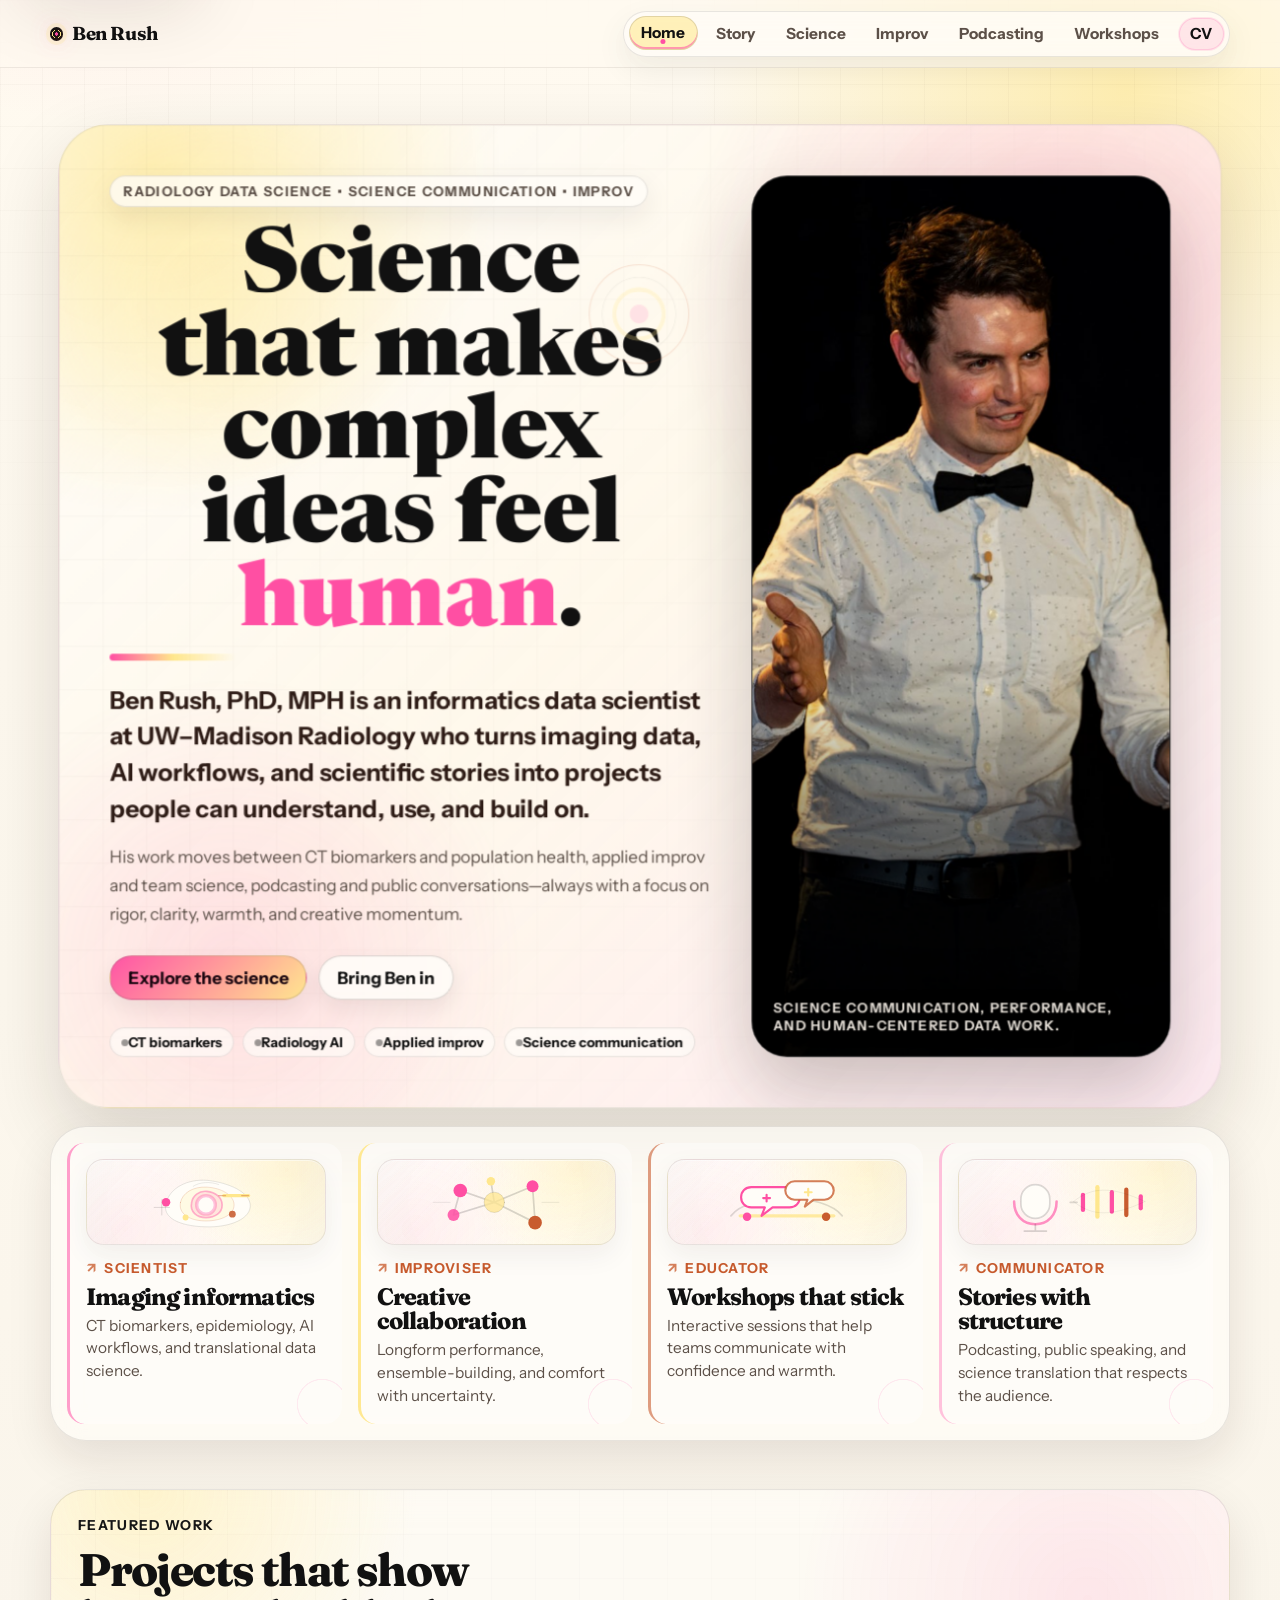
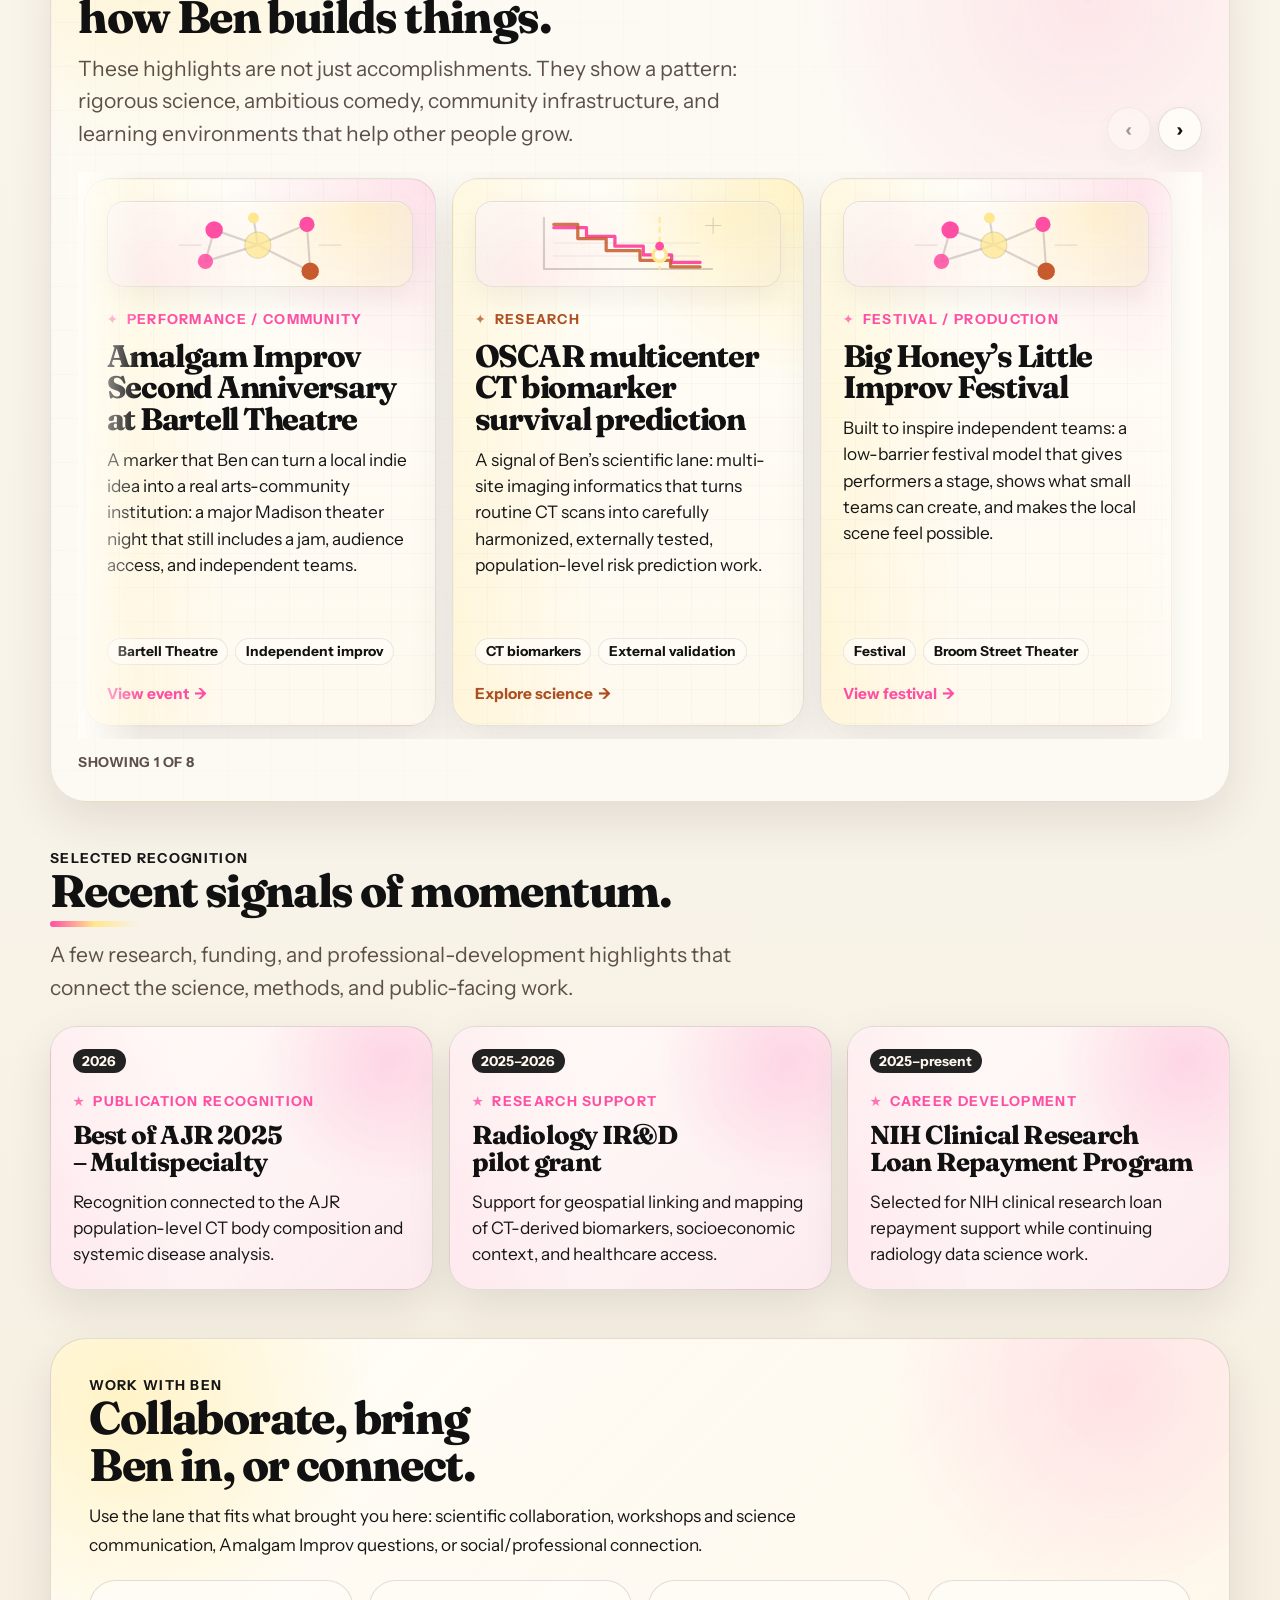
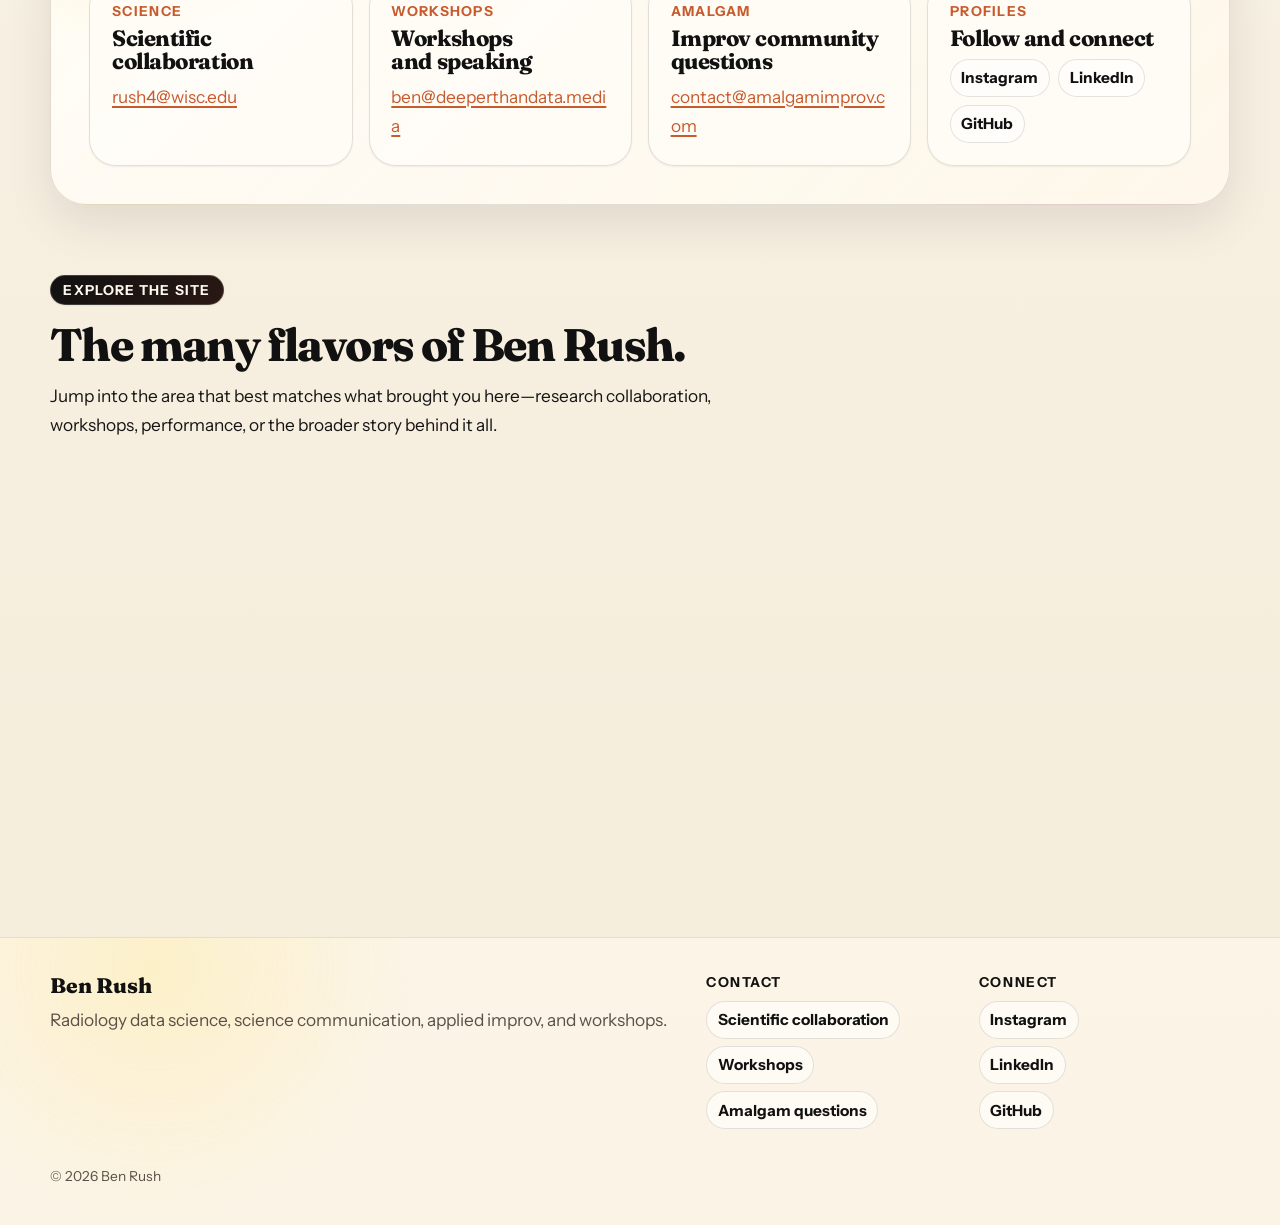
==== commit 707387ed: "Add contact links across site" ====
--- a/index.html
+++ b/index.html
@@ -17,7 +17,7 @@
     <div class="container site-header">
       <p class="site-title"><strong>Ben Rush</strong></p>
       <nav>
-        <a href="/">Home</a>
+        <a href="/" aria-current="page">Home</a>
         <a href="/pages/personal-story/">Story</a>
         <a href="/pages/science/">Science</a>
         <a href="/pages/improv/">Improv</a>
@@ -228,6 +228,41 @@
         </div>
       </section>
 
+
+      <section class="contact-section reveal-on-scroll" aria-labelledby="contact-title">
+        <div class="contact-section-copy">
+          <p class="module-kicker">Work with Ben</p>
+          <h2 id="contact-title">Collaborate, bring Ben in, or connect.</h2>
+          <p>Use the lane that fits what brought you here: scientific collaboration, workshops and science communication, Amalgam Improv questions, or social/professional connection.</p>
+        </div>
+        <div class="contact-card-grid" aria-label="Contact options">
+          <article class="contact-card">
+            <p class="contact-card-kicker">Science</p>
+            <h3>Scientific collaboration</h3>
+            <a href="mailto:rush4@wisc.edu">rush4@wisc.edu</a>
+          </article>
+          <article class="contact-card">
+            <p class="contact-card-kicker">Workshops</p>
+            <h3>Workshops and speaking</h3>
+            <a href="mailto:ben@deeperthandata.media">ben@deeperthandata.media</a>
+          </article>
+          <article class="contact-card">
+            <p class="contact-card-kicker">Amalgam</p>
+            <h3>Improv community questions</h3>
+            <a href="mailto:contact@amalgamimprov.com">contact@amalgamimprov.com</a>
+          </article>
+          <article class="contact-card contact-card--links">
+            <p class="contact-card-kicker">Profiles</p>
+            <h3>Follow and connect</h3>
+            <div class="contact-link-row">
+              <a href="https://www.instagram.com/benruschscience/" target="_blank" rel="noopener">Instagram</a>
+              <a href="https://www.linkedin.com/in/benrushscience/" target="_blank" rel="noopener">LinkedIn</a>
+              <a href="https://github.com/benrushscience" target="_blank" rel="noopener">GitHub</a>
+            </div>
+          </article>
+        </div>
+      </section>
+
       <section class="section-heading reveal-on-scroll">
         <p class="eyebrow">Explore the site</p>
         <h2>The many flavors of Ben Rush.</h2>
@@ -268,7 +303,29 @@
       </section>
     </div>
   </main>
-  <footer><div class="container">&copy; <span id="year"></span> Ben Rush</div></footer>
+  <footer class="site-footer">
+    <div class="container site-footer-inner">
+      <div class="site-footer-brand">
+        <p class="site-footer-name">Ben Rush</p>
+        <p>Radiology data science, science communication, applied improv, and workshops.</p>
+      </div>
+      <div class="site-footer-grid" aria-label="Contact links">
+        <div class="site-footer-group">
+          <h2>Contact</h2>
+          <a href="mailto:rush4@wisc.edu">Scientific collaboration</a>
+          <a href="mailto:ben@deeperthandata.media">Workshops</a>
+          <a href="mailto:contact@amalgamimprov.com">Amalgam questions</a>
+        </div>
+        <div class="site-footer-group">
+          <h2>Connect</h2>
+          <a href="https://www.instagram.com/benruschscience/" target="_blank" rel="noopener">Instagram</a>
+          <a href="https://www.linkedin.com/in/benrushscience/" target="_blank" rel="noopener">LinkedIn</a>
+          <a href="https://github.com/benrushscience" target="_blank" rel="noopener">GitHub</a>
+        </div>
+      </div>
+      <p class="site-footer-copyright">&copy; <span id="year"></span> Ben Rush</p>
+    </div>
+  </footer>
   <script src="/assets/js/site.js"></script>
   <script>document.getElementById('year').textContent = new Date().getFullYear();</script>
 </body>
--- a/assets/css/site.css
+++ b/assets/css/site.css
@@ -1,4 +1,4 @@
-@import url('https://fonts.googleapis.com/css2?family=Fraunces:SOFT,WONK,opsz,wght@0..100,0..1,9..144,500..850&family=Instrument+Sans:ital,wght@0,400..800;1,400..800&display=swap');
+@import url('https://fonts.googleapis.com/css2?family=Fraunces:SOFT,WONK,opsz,wght@0..100,0..1,9..144,500..850&family=Instrument+Sans:ital,wght@0,400..800;1,400..800&family=Newsreader:opsz,wght@6..72,800&display=swap');
 
 /* -------------------------------------------------------------------------- */
 /* Ben Rush personal website design system                                    */
@@ -49,6 +49,7 @@
   /* Typography */
   --font-sans: "Instrument Sans", "Source Sans 3", "Segoe UI", system-ui, -apple-system, sans-serif;
   --font-display: "Fraunces", "Merriweather", Georgia, serif;
+  --font-hero: "Newsreader", "Merriweather", Georgia, serif;
   --font-mono: "SFMono-Regular", "Cascadia Code", "Liberation Mono", Consolas, monospace;
 
   --text-xs: clamp(0.78rem, 0.74rem + 0.15vw, 0.86rem);
@@ -1170,3 +1171,162 @@
     margin-bottom: var(--space-2);
   }
 }
+
+/* -------------------------------------------------------------------------- */
+/* Contact and footer                                                          */
+/* -------------------------------------------------------------------------- */
+
+.contact-section {
+  margin: var(--space-8) 0;
+  padding: clamp(1.25rem, 3vw, 2.4rem);
+  border: 1px solid var(--color-border);
+  border-radius: var(--radius-xl);
+  background:
+    radial-gradient(circle at 90% 10%, rgba(255, 79, 163, 0.14), transparent 14rem),
+    radial-gradient(circle at 6% 12%, rgba(255, 231, 141, 0.46), transparent 16rem),
+    linear-gradient(135deg, rgba(255, 253, 248, 0.96), rgba(255, 248, 235, 0.88));
+  box-shadow: var(--shadow-soft);
+}
+
+.contact-section-copy {
+  max-width: 760px;
+  margin-bottom: var(--space-5);
+}
+
+.contact-card-grid {
+  display: grid;
+  grid-template-columns: repeat(auto-fit, minmax(min(100%, 235px), 1fr));
+  gap: var(--space-4);
+}
+
+.contact-card {
+  padding: var(--space-5);
+  border: 1px solid var(--color-border);
+  border-radius: var(--radius-lg);
+  background: rgba(255, 253, 248, 0.76);
+  box-shadow: var(--shadow-xs);
+}
+
+.contact-card-kicker {
+  margin: 0 0 0.45rem;
+  color: var(--color-accent);
+  font-size: var(--text-xs);
+  font-weight: 840;
+  letter-spacing: 0.095em;
+  line-height: 1.2;
+  text-transform: uppercase;
+}
+
+.contact-card h3 {
+  margin-bottom: 0.55rem;
+  font-size: clamp(1.12rem, 1.02rem + 0.46vw, 1.42rem);
+}
+
+.contact-card a,
+.site-footer a {
+  overflow-wrap: anywhere;
+}
+
+.contact-link-row {
+  display: flex;
+  flex-wrap: wrap;
+  gap: 0.55rem;
+}
+
+.contact-link-row a,
+.site-footer-group a {
+  display: inline-flex;
+  align-items: center;
+  width: fit-content;
+  min-height: 2rem;
+  padding: 0.32rem 0.65rem;
+  border: 1px solid rgba(35, 24, 21, 0.12);
+  border-radius: var(--radius-pill);
+  background: rgba(255, 255, 255, 0.58);
+  color: var(--color-primary);
+  font-size: var(--text-sm);
+  font-weight: 760;
+  text-decoration: none;
+}
+
+.contact-link-row a:hover,
+.site-footer-group a:hover {
+  border-color: rgba(255, 79, 163, 0.35);
+  color: var(--color-primary-2);
+}
+
+.inline-contact-callout {
+  width: fit-content;
+  margin-top: var(--space-4);
+  padding: 0.75rem 1rem;
+  border: 1px solid rgba(255, 79, 163, 0.22);
+  border-radius: var(--radius-md);
+  background: rgba(255, 232, 243, 0.45);
+}
+
+.site-footer {
+  border-top: 1px solid rgba(35, 24, 21, 0.10);
+  padding: var(--space-7) 0;
+  color: var(--color-muted);
+  font-size: var(--text-sm);
+  background:
+    radial-gradient(circle at 12% 10%, rgba(255, 231, 141, 0.34), transparent 16rem),
+    rgba(255, 250, 240, 0.58);
+}
+
+.site-footer-inner {
+  display: grid;
+  grid-template-columns: minmax(0, 1.2fr) minmax(280px, 1fr);
+  gap: var(--space-6);
+  align-items: start;
+}
+
+.site-footer-brand p {
+  margin-bottom: 0.45rem;
+}
+
+.site-footer-name {
+  color: var(--color-primary);
+  font-family: var(--font-display);
+  font-size: var(--text-lg);
+  font-weight: 820;
+  line-height: 1.1;
+}
+
+.site-footer-grid {
+  display: grid;
+  grid-template-columns: repeat(2, minmax(0, 1fr));
+  gap: var(--space-5);
+}
+
+.site-footer-group {
+  display: flex;
+  flex-direction: column;
+  align-items: flex-start;
+  gap: 0.45rem;
+}
+
+.site-footer-group h2 {
+  margin: 0 0 0.2rem;
+  color: var(--color-primary);
+  font-family: var(--font-sans);
+  font-size: var(--text-xs);
+  font-weight: 850;
+  letter-spacing: 0.11em;
+  line-height: 1.2;
+  text-transform: uppercase;
+}
+
+.site-footer-copyright {
+  grid-column: 1 / -1;
+  margin: var(--space-2) 0 0;
+  color: var(--color-muted);
+  font-size: var(--text-xs);
+}
+
+@media (max-width: 760px) {
+  .site-footer-inner,
+  .site-footer-grid {
+    grid-template-columns: 1fr;
+  }
+}
--- a/assets/css/home.css
+++ b/assets/css/home.css
@@ -79,11 +79,13 @@
 
 .home-hero-title {
   max-width: 12ch;
-  margin-bottom: var(--space-5);
-  font-size: clamp(3.35rem, 9.4vw, 8rem);
-  font-weight: 840;
-  letter-spacing: -0.075em;
-  line-height: 0.88;
+  margin: 0 auto var(--space-5);
+  font-family: var(--font-hero);
+  font-size: clamp(2.5125rem, 7.05vw, 6rem);
+  font-weight: 800;
+  letter-spacing: 0;
+  line-height: 0.94;
+  text-align: center;
 }
 
 .home-hero-title em {
@@ -286,8 +288,9 @@
 
   .home-hero-title {
     max-width: none;
-    font-size: clamp(3rem, 17vw, 4.8rem);
-    letter-spacing: -0.062em;
+    font-size: clamp(2.25rem, 12.75vw, 3.6rem);
+    letter-spacing: 0;
+    line-height: 0.96;
   }
 
   .home-hero-actions .button {
--- a/assets/css/mini-viz.css
+++ b/assets/css/mini-viz.css
@@ -1,8 +1,13 @@
-/* Reusable mini-visualizations: schematic, decorative, and non-data-claiming */
+/* -------------------------------------------------------------------------- */
+/* Reusable mini-visualizations                                                */
+/* -------------------------------------------------------------------------- */
 
+/*
+  The frame stays in CSS so every card keeps the same warm surface treatment.
+  The diagrams themselves are SVG assets for sharper, more readable project cues.
+*/
 .mini-viz {
-  --mini-accent: var(--module-accent, var(--featured-accent, var(--color-primary-2)));
-  --mini-soft: rgba(255, 79, 163, 0.16);
+  --mini-viz-image: none;
   position: relative;
   isolation: isolate;
   overflow: hidden;
@@ -13,379 +18,105 @@
   border-radius: var(--radius-md);
   background:
     radial-gradient(circle at 84% 12%, rgba(255, 231, 141, 0.30), transparent 7rem),
-    linear-gradient(135deg, rgba(255, 253, 248, 0.68), rgba(255, 248, 234, 0.50));
+    radial-gradient(circle at 16% 82%, rgba(255, 79, 163, 0.08), transparent 7rem),
+    linear-gradient(135deg, rgba(255, 253, 248, 0.74), rgba(255, 248, 234, 0.54));
   box-shadow: inset 0 1px 0 rgba(255, 255, 255, 0.54), 0 10px 28px rgba(35, 24, 21, 0.06);
-}
-
-.mini-viz::before,
-.mini-viz::after,
-.mini-viz span {
-  position: absolute;
-  display: block;
-  pointer-events: none;
 }
 
 .mini-viz::before,
 .mini-viz::after {
   content: "";
+  position: absolute;
+  inset: 0;
+  display: block;
+  pointer-events: none;
 }
 
+.mini-viz::before {
+  z-index: 1;
+  background-image: var(--mini-viz-image);
+  background-position: center;
+  background-repeat: no-repeat;
+  background-size: 86% auto;
+}
+
+.mini-viz::after {
+  z-index: 2;
+  background:
+    linear-gradient(135deg, rgba(255, 255, 255, 0.24), transparent 34%),
+    radial-gradient(circle at 50% 50%, transparent 0 58%, rgba(35, 24, 21, 0.025) 100%);
+}
+
+/* Legacy markup still includes spans; SVG assets now own the visible diagrams. */
 .mini-viz span {
-  background: var(--mini-accent);
-  box-shadow: 0 0 18px color-mix(in srgb, var(--mini-accent) 38%, transparent);
+  display: none;
 }
 
 .mini-viz-compact {
   min-height: 5.4rem;
 }
 
-/* CT / segmentation: abstract rings and soft compartment marks, not a patient image. */
-.mini-viz-ct::before {
-  inset: 17% 27%;
-  border: 1px solid rgba(35, 24, 21, 0.13);
-  border-radius: 42% 58% 48% 52% / 50% 45% 55% 50%;
-  background:
-    radial-gradient(circle at 45% 52%, transparent 0 14%, rgba(255, 79, 163, 0.16) 15% 22%, transparent 23%),
-    radial-gradient(circle at 60% 42%, rgba(255, 231, 141, 0.30) 0 13%, transparent 14%);
+.mini-viz-ct {
+  --mini-viz-image: url("/assets/img/mini-viz/ct-biomarkers.svg");
 }
 
-.mini-viz-ct::after {
-  inset: 28% 38%;
-  border: 1px solid rgba(200, 91, 46, 0.24);
-  border-radius: 58% 42% 45% 55% / 44% 53% 47% 56%;
+.mini-viz-body-composition {
+  --mini-viz-image: url("/assets/img/mini-viz/body-composition.svg");
 }
 
-.mini-viz-ct span:nth-child(1) {
-  left: 27%;
-  top: 46%;
-  width: 0.55rem;
-  height: 0.55rem;
-  border-radius: 999px;
+.mini-viz-harmonization {
+  --mini-viz-image: url("/assets/img/mini-viz/harmonization.svg");
 }
 
-.mini-viz-ct span:nth-child(2) {
-  right: 31%;
-  top: 34%;
-  width: 1.4rem;
-  height: 0.34rem;
-  border-radius: 999px;
-  background: var(--color-accent-2);
+.mini-viz-survival {
+  --mini-viz-image: url("/assets/img/mini-viz/survival.svg");
 }
 
-/* Harmonization: multiple sites flowing into a canonical layer. */
-.mini-viz-harmonization::before {
-  left: 12%;
-  top: 20%;
-  width: 2.1rem;
-  height: 3.9rem;
-  border-radius: var(--radius-sm);
-  background:
-    linear-gradient(var(--mini-accent), var(--mini-accent)) 0.45rem 0.55rem / 1.2rem 0.34rem no-repeat,
-    linear-gradient(var(--mini-accent), var(--mini-accent)) 0.45rem 1.65rem / 1.2rem 0.34rem no-repeat,
-    linear-gradient(var(--mini-accent), var(--mini-accent)) 0.45rem 2.75rem / 1.2rem 0.34rem no-repeat,
-    rgba(255, 253, 248, 0.72);
-  box-shadow: 0 0 0 1px rgba(35, 24, 21, 0.10), 7.2rem 0 0 rgba(255, 253, 248, 0.72), 7.2rem 0 0 1px rgba(35, 24, 21, 0.10);
+.mini-viz-map {
+  --mini-viz-image: url("/assets/img/mini-viz/map.svg");
 }
 
-.mini-viz-harmonization::after {
-  left: 40%;
-  right: 24%;
-  top: 50%;
-  height: 2px;
-  border-radius: 999px;
-  background: linear-gradient(90deg, var(--mini-accent), rgba(255, 231, 141, 0.80));
+.mini-viz-network {
+  --mini-viz-image: url("/assets/img/mini-viz/network.svg");
 }
 
-.mini-viz-harmonization span:nth-child(1),
-.mini-viz-harmonization span:nth-child(2),
-.mini-viz-harmonization span:nth-child(3) {
-  left: 34%;
-  width: 0.5rem;
-  height: 0.5rem;
-  border-radius: 999px;
+.mini-viz-learning {
+  --mini-viz-image: url("/assets/img/mini-viz/learning.svg");
 }
 
-.mini-viz-harmonization span:nth-child(1) { top: 24%; }
-.mini-viz-harmonization span:nth-child(2) { top: 47%; }
-.mini-viz-harmonization span:nth-child(3) { top: 70%; }
-
-.mini-viz-harmonization span:nth-child(4) {
-  right: 12%;
-  top: 35%;
-  width: 2.4rem;
-  height: 2.4rem;
-  border-radius: var(--radius-sm);
-  background:
-    linear-gradient(90deg, transparent 44%, rgba(255,255,255,0.66) 45% 55%, transparent 56%),
-    linear-gradient(var(--mini-accent), var(--mini-accent));
+.mini-viz-cohort {
+  --mini-viz-image: url("/assets/img/mini-viz/cohort.svg");
 }
 
-/* Calibration: schematic observed-vs-predicted check, without real values. */
-.mini-viz-calibration::before {
-  left: 17%;
-  bottom: 22%;
-  width: 66%;
-  height: 56%;
-  border-left: 2px solid rgba(35, 24, 21, 0.28);
-  border-bottom: 2px solid rgba(35, 24, 21, 0.28);
+.mini-viz-qc {
+  --mini-viz-image: url("/assets/img/mini-viz/qc.svg");
 }
 
-.mini-viz-calibration::after {
-  left: 20%;
-  bottom: 25%;
-  width: 58%;
-  height: 2px;
-  border-radius: 999px;
-  background: rgba(200, 91, 46, 0.28);
-  transform-origin: left center;
-  transform: rotate(-36deg);
+.mini-viz-calibration {
+  --mini-viz-image: url("/assets/img/mini-viz/calibration.svg");
 }
 
-.mini-viz-calibration span {
-  width: 0.55rem;
-  height: 0.55rem;
-  border-radius: 999px;
+.mini-viz-nlp {
+  --mini-viz-image: url("/assets/img/mini-viz/nlp-report.svg");
 }
 
-.mini-viz-calibration span:nth-child(1) { left: 29%; bottom: 31%; }
-.mini-viz-calibration span:nth-child(2) { left: 43%; bottom: 43%; }
-.mini-viz-calibration span:nth-child(3) { left: 58%; bottom: 55%; }
-.mini-viz-calibration span:nth-child(4) { left: 70%; bottom: 64%; background: var(--color-accent-2); }
-
-/* Map: abstract geospatial tile grid with access dots. */
-.mini-viz-map::before {
-  inset: 16% 18%;
-  border-radius: var(--radius-md);
-  background-image:
-    linear-gradient(rgba(35, 24, 21, 0.11) 1px, transparent 1px),
-    linear-gradient(90deg, rgba(35, 24, 21, 0.11) 1px, transparent 1px);
-  background-size: 1.45rem 1.45rem;
-  box-shadow: inset 0 0 0 1px rgba(35, 24, 21, 0.08);
+.mini-viz-claim {
+  --mini-viz-image: url("/assets/img/mini-viz/claim-strength.svg");
 }
 
-.mini-viz-map::after {
-  left: 28%;
-  top: 28%;
-  width: 42%;
-  height: 36%;
-  border: 2px solid rgba(255, 79, 163, 0.28);
-  border-radius: 44% 56% 46% 54% / 52% 48% 52% 48%;
+.mini-viz-signal {
+  --mini-viz-image: url("/assets/img/mini-viz/signal.svg");
 }
 
-.mini-viz-map span {
-  width: 0.5rem;
-  height: 0.5rem;
-  border-radius: 999px;
+/* Context-specific upgrades for cards that previously shared a generic class. */
+.featured-card[href="/pages/science/#research-projects"] .mini-viz-harmonization {
+  --mini-viz-image: url("/assets/img/mini-viz/survival.svg");
 }
 
-.mini-viz-map span:nth-child(1) { left: 26%; top: 32%; }
-.mini-viz-map span:nth-child(2) { left: 48%; top: 48%; background: var(--color-accent-2); }
-.mini-viz-map span:nth-child(3) { right: 25%; bottom: 27%; }
-
-/* Network: ensemble, community, or biomarker constellation. */
-.mini-viz-network::before {
-  left: 23%;
-  right: 23%;
-  top: 50%;
-  height: 1px;
-  background: linear-gradient(90deg, transparent, rgba(35, 24, 21, 0.24), transparent);
-  transform: rotate(-16deg);
+.featured-card[href="https://doi.org/10.2214/AJR.24.32216"] .mini-viz-ct,
+article.project-card:nth-of-type(4) .mini-viz-ct {
+  --mini-viz-image: url("/assets/img/mini-viz/body-composition.svg");
 }
-
-.mini-viz-network::after {
-  left: 23%;
-  right: 23%;
-  top: 50%;
-  height: 1px;
-  background: linear-gradient(90deg, transparent, rgba(35, 24, 21, 0.18), transparent);
-  transform: rotate(22deg);
-}
-
-.mini-viz-network span {
-  width: 0.72rem;
-  height: 0.72rem;
-  border-radius: 999px;
-}
-
-.mini-viz-network span:nth-child(1) { left: 23%; top: 31%; }
-.mini-viz-network span:nth-child(2) { left: 43%; top: 52%; background: var(--color-accent-2); }
-.mini-viz-network span:nth-child(3) { right: 26%; top: 28%; }
-.mini-viz-network span:nth-child(4) { right: 21%; bottom: 23%; background: var(--color-accent); }
-.mini-viz-network span:nth-child(5) { left: 30%; bottom: 21%; }
-
-/* Learning loop: practice, feedback, project, pass-forward. */
-.mini-viz-learning::before {
-  left: 14%;
-  top: 45%;
-  width: 70%;
-  height: 0.18rem;
-  border-radius: 999px;
-  background: linear-gradient(90deg, var(--mini-accent), var(--color-accent-2));
-}
-
-.mini-viz-learning::after {
-  right: 13%;
-  top: calc(45% - 0.36rem);
-  width: 0.85rem;
-  height: 0.85rem;
-  border-top: 0.18rem solid var(--color-accent-2);
-  border-right: 0.18rem solid var(--color-accent-2);
-  transform: rotate(45deg);
-}
-
-.mini-viz-learning span {
-  top: 35%;
-  width: 1.15rem;
-  height: 1.15rem;
-  border-radius: 999px;
-  background: rgba(255, 253, 248, 0.90);
-  border: 2px solid var(--mini-accent);
-  box-shadow: 0 0 0 0.28rem rgba(255, 231, 141, 0.20);
-}
-
-.mini-viz-learning span:nth-child(1) { left: 13%; }
-.mini-viz-learning span:nth-child(2) { left: 33%; }
-.mini-viz-learning span:nth-child(3) { left: 53%; }
-.mini-viz-learning span:nth-child(4) { left: 73%; }
-
-/* Cohort flow: scan universe to index cohort. */
-.mini-viz-cohort::before {
-  inset: 30% 13%;
-  background:
-    linear-gradient(90deg, rgba(35, 24, 21, 0.18), rgba(35, 24, 21, 0.18)) 16% 50% / 18% 2px no-repeat,
-    linear-gradient(90deg, rgba(35, 24, 21, 0.18), rgba(35, 24, 21, 0.18)) 49% 50% / 18% 2px no-repeat;
-}
-
-.mini-viz-cohort span {
-  top: 30%;
-  width: 2.15rem;
-  height: 2.15rem;
-  border-radius: var(--radius-sm);
-  background: rgba(255, 253, 248, 0.86);
-  border: 2px solid var(--mini-accent);
-}
-
-.mini-viz-cohort span:nth-child(1) { left: 12%; }
-.mini-viz-cohort span:nth-child(2) { left: 41%; border-color: var(--color-accent-2); }
-.mini-viz-cohort span:nth-child(3) { right: 12%; }
-
-/* QC: distribution and missingness check. */
-.mini-viz-qc::before {
-  left: 13%;
-  right: 14%;
-  bottom: 23%;
-  height: 43%;
-  border-left: 2px solid rgba(35, 24, 21, 0.22);
-  border-bottom: 2px solid rgba(35, 24, 21, 0.22);
-}
-
-.mini-viz-qc span:nth-child(1),
-.mini-viz-qc span:nth-child(2),
-.mini-viz-qc span:nth-child(3),
-.mini-viz-qc span:nth-child(4) {
-  bottom: 25%;
-  width: 0.7rem;
-  border-radius: 999px 999px 0 0;
-  background: var(--mini-accent);
-}
-
-.mini-viz-qc span:nth-child(1) { left: 25%; height: 1.15rem; }
-.mini-viz-qc span:nth-child(2) { left: 39%; height: 2.4rem; background: var(--color-accent-2); }
-.mini-viz-qc span:nth-child(3) { left: 53%; height: 1.75rem; }
-.mini-viz-qc span:nth-child(4) { left: 67%; height: 2.95rem; background: var(--color-accent); }
-
-/* NLP/report flow: report text to model agreement. */
-.mini-viz-nlp::before {
-  left: 13%;
-  top: 20%;
-  width: 2.8rem;
-  height: 3.9rem;
-  border-radius: var(--radius-sm);
-  background:
-    linear-gradient(rgba(35, 24, 21, 0.22), rgba(35, 24, 21, 0.22)) 0.55rem 0.75rem / 1.7rem 2px no-repeat,
-    linear-gradient(rgba(35, 24, 21, 0.18), rgba(35, 24, 21, 0.18)) 0.55rem 1.45rem / 1.45rem 2px no-repeat,
-    linear-gradient(rgba(35, 24, 21, 0.18), rgba(35, 24, 21, 0.18)) 0.55rem 2.15rem / 1.75rem 2px no-repeat,
-    linear-gradient(rgba(35, 24, 21, 0.18), rgba(35, 24, 21, 0.18)) 0.55rem 2.85rem / 1.1rem 2px no-repeat,
-    rgba(255, 253, 248, 0.86);
-  box-shadow: 0 0 0 1px rgba(35, 24, 21, 0.10);
-}
-
-.mini-viz-nlp::after {
-  left: 44%;
-  top: 42%;
-  width: 18%;
-  height: 2px;
-  border-radius: 999px;
-  background: var(--mini-accent);
-}
-
-.mini-viz-nlp span {
-  width: 0.62rem;
-  height: 0.62rem;
-  border-radius: 999px;
-}
-
-.mini-viz-nlp span:nth-child(1) { right: 26%; top: 31%; }
-.mini-viz-nlp span:nth-child(2) { right: 18%; top: 43%; background: var(--color-accent-2); }
-.mini-viz-nlp span:nth-child(3) { right: 29%; top: 56%; }
-
-/* Claim-strength/caution: scale from evidence to language. */
-.mini-viz-claim::before {
-  left: 16%;
-  right: 16%;
-  top: 50%;
-  height: 0.28rem;
-  border-radius: 999px;
-  background: linear-gradient(90deg, rgba(255, 231, 141, 0.95), var(--mini-accent));
-}
-
-.mini-viz-claim::after {
-  left: 63%;
-  top: calc(50% - 0.72rem);
-  width: 1.42rem;
-  height: 1.42rem;
-  border-radius: 999px;
-  background: rgba(255, 253, 248, 0.88);
-  border: 2px solid var(--mini-accent);
-  box-shadow: 0 0 0 0.35rem rgba(255, 79, 163, 0.11);
-}
-
-.mini-viz-claim span:nth-child(1),
-.mini-viz-claim span:nth-child(2),
-.mini-viz-claim span:nth-child(3) {
-  top: calc(50% - 0.22rem);
-  width: 0.44rem;
-  height: 0.44rem;
-  border-radius: 999px;
-  background: rgba(35, 24, 21, 0.35);
-}
-
-.mini-viz-claim span:nth-child(1) { left: 18%; }
-.mini-viz-claim span:nth-child(2) { left: 44%; }
-.mini-viz-claim span:nth-child(3) { right: 18%; }
-
-/* Wave/signal: communication and media. */
-.mini-viz-signal::before {
-  left: 12%;
-  right: 12%;
-  top: 49%;
-  height: 2px;
-  border-radius: 999px;
-  background: rgba(35, 24, 21, 0.16);
-}
-
-.mini-viz-signal span {
-  top: 34%;
-  width: 0.38rem;
-  border-radius: 999px;
-  background: var(--mini-accent);
-}
-
-.mini-viz-signal span:nth-child(1) { left: 24%; height: 1.55rem; }
-.mini-viz-signal span:nth-child(2) { left: 35%; top: 26%; height: 2.6rem; background: var(--color-accent-2); }
-.mini-viz-signal span:nth-child(3) { left: 47%; height: 1.85rem; }
-.mini-viz-signal span:nth-child(4) { left: 59%; top: 29%; height: 2.25rem; background: var(--color-accent); }
-.mini-viz-signal span:nth-child(5) { left: 71%; height: 1.4rem; }
 
 .card:hover .mini-viz,
 .module-card:hover .mini-viz,
@@ -395,6 +126,19 @@
   box-shadow: inset 0 1px 0 rgba(255, 255, 255, 0.65), 0 16px 36px rgba(35, 24, 21, 0.08);
 }
 
+.card:hover .mini-viz::before,
+.module-card:hover .mini-viz::before,
+.featured-card:hover .mini-viz::before,
+.home-identity-card:hover .mini-viz::before {
+  transform: translateY(-1px) scale(1.015);
+}
+
+@media (prefers-reduced-motion: no-preference) {
+  .mini-viz::before {
+    transition: transform var(--transition-base);
+  }
+}
+
 @media (max-width: 760px) {
   .mini-viz {
     min-height: 5.8rem;
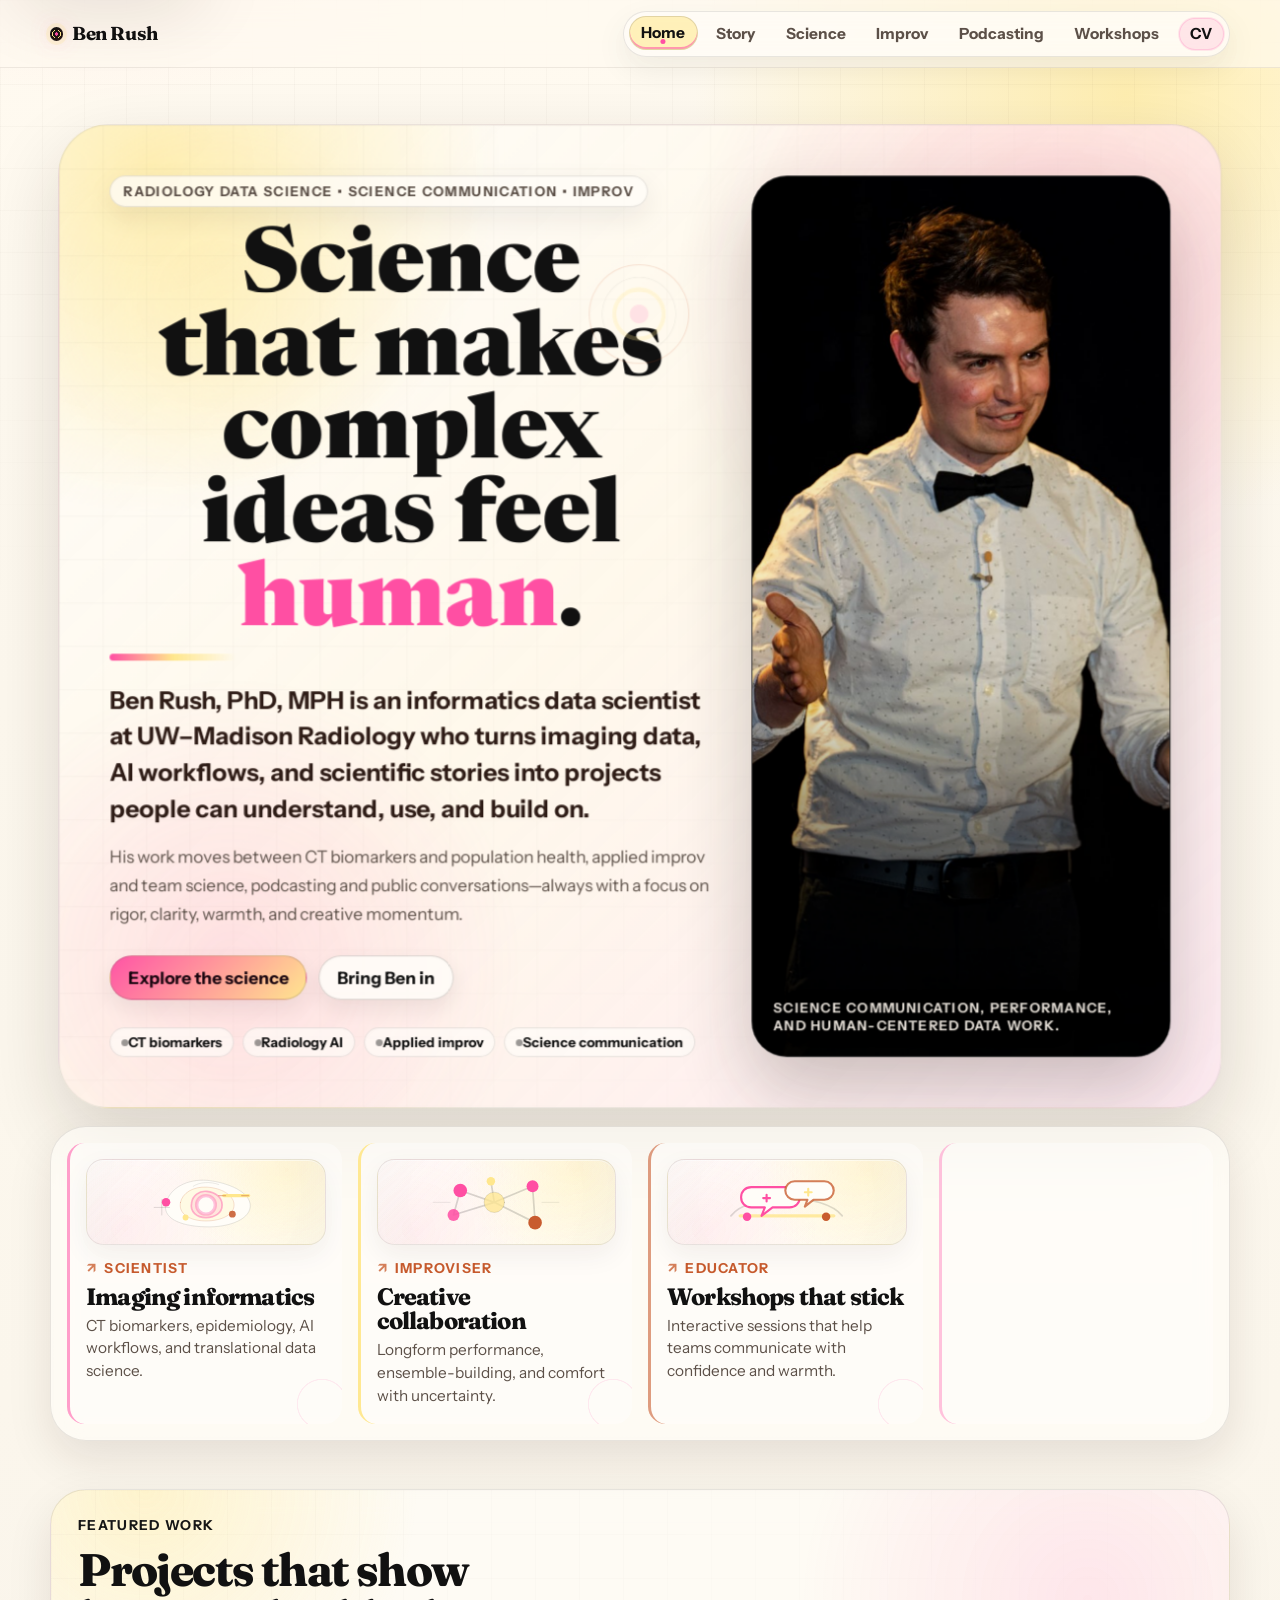
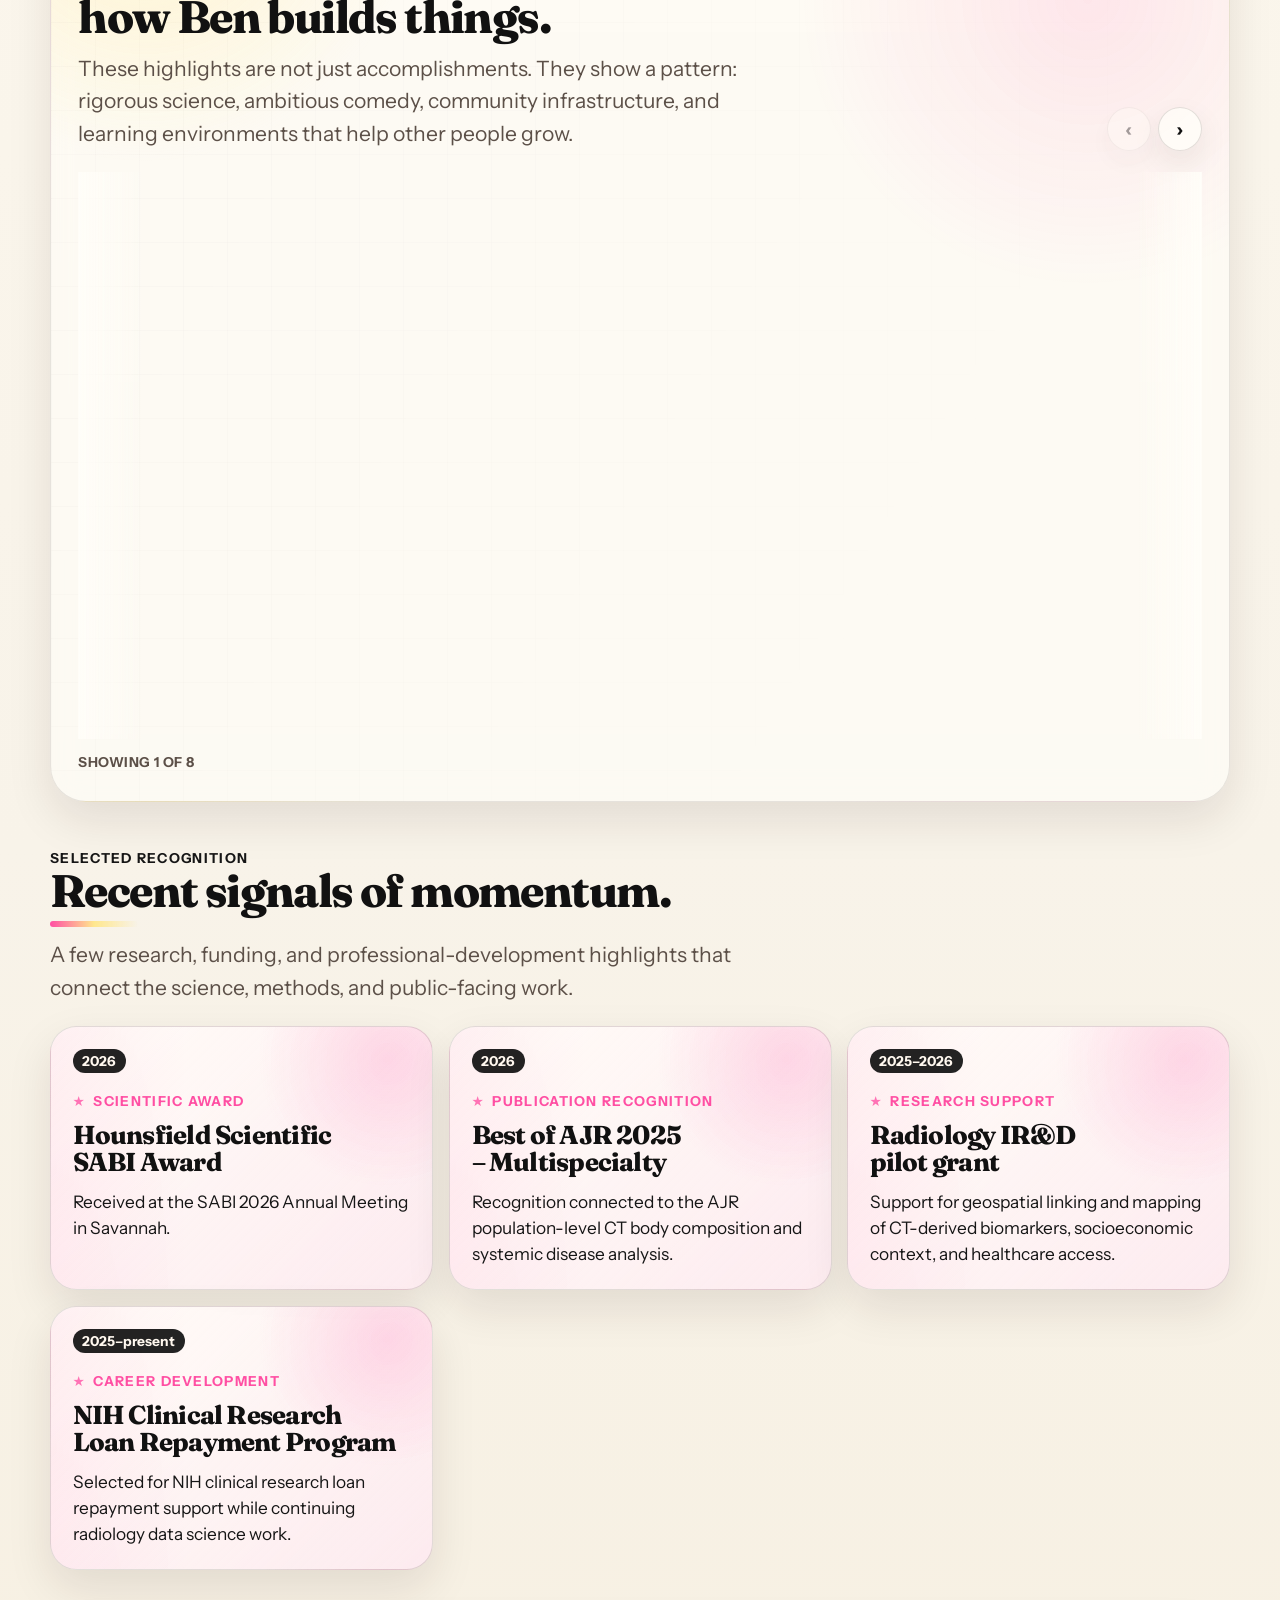
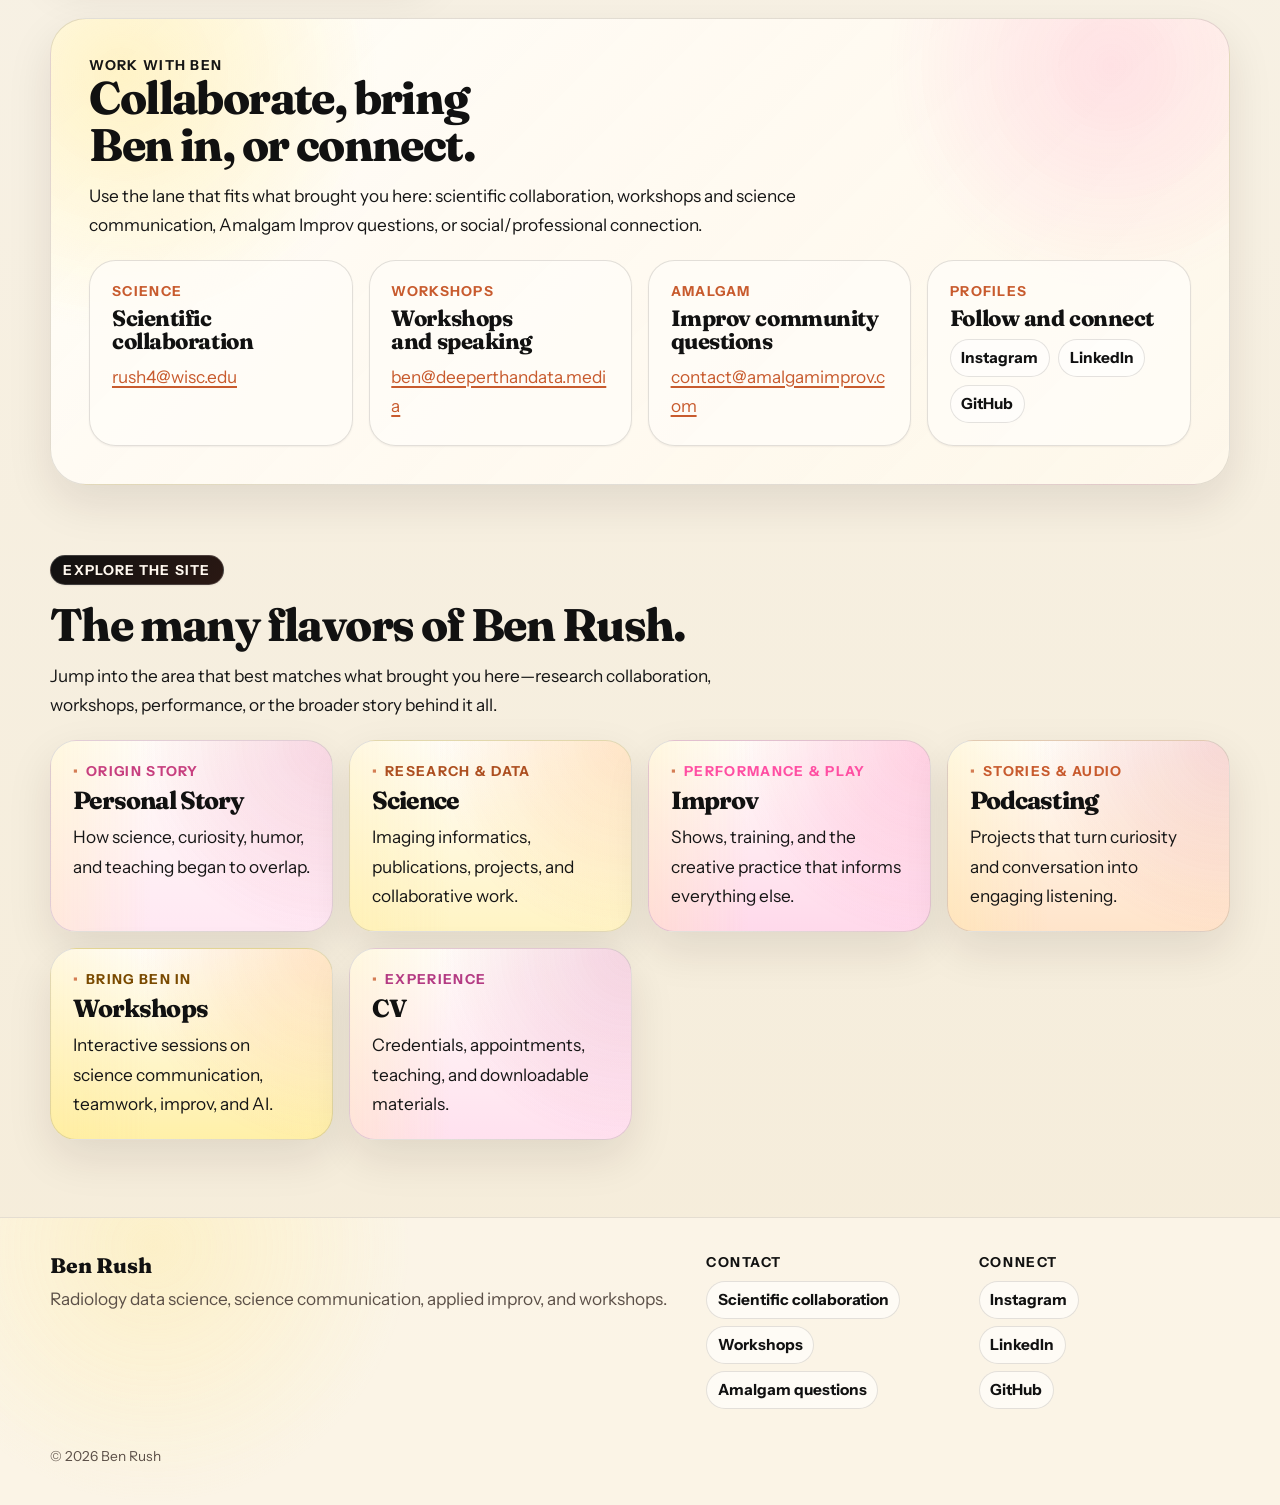
==== commit 507076d0: "Add 2026 Hounsfield Scientific SABI Award to homepage and CV" ====
--- a/index.html
+++ b/index.html
@@ -209,6 +209,12 @@
         <div class="module-grid module-grid--three" aria-label="Recognition cards">
           <article class="module-card recognition-card">
             <span class="recognition-year">2026</span>
+            <p class="module-kicker">Scientific award</p>
+            <h3 class="module-title">Hounsfield Scientific SABI Award</h3>
+            <p class="module-description">Received at the SABI 2026 Annual Meeting in Savannah.</p>
+          </article>
+          <article class="module-card recognition-card">
+            <span class="recognition-year">2026</span>
             <p class="module-kicker">Publication recognition</p>
             <h3 class="module-title">Best of AJR 2025 – Multispecialty</h3>
             <p class="module-description">Recognition connected to the AJR population-level CT body composition and systemic disease analysis.</p>
@@ -330,3 +336,4 @@
   <script>document.getElementById('year').textContent = new Date().getFullYear();</script>
 </body>
 </html>
+
--- a/assets/css/site.css
+++ b/assets/css/site.css
@@ -730,6 +730,43 @@
   line-height: 1.56;
 }
 
+/* Inline story photos keep memoir images close to the passages they illustrate. */
+.story-photo {
+  max-width: min(100%, 34rem);
+  margin: var(--space-5) 0 var(--space-6);
+  overflow: hidden;
+  background: rgba(255, 253, 248, 0.88);
+  border: 1px solid var(--color-border);
+  border-radius: var(--radius-lg);
+  box-shadow: var(--shadow-soft);
+}
+
+.story-photo img {
+  display: block;
+  width: 100%;
+  aspect-ratio: 3 / 4;
+  object-fit: cover;
+  object-position: center top;
+}
+
+.story-photo figcaption {
+  margin: 0;
+  padding: 0.72rem 0.95rem 0.85rem;
+  color: var(--color-muted);
+  font-size: var(--text-sm);
+  font-weight: 720;
+  line-height: 1.35;
+}
+
+.story-photo--poster {
+  max-width: min(100%, 44rem);
+}
+
+.story-photo--poster img {
+  aspect-ratio: auto;
+  object-fit: contain;
+}
+
 blockquote {
   margin: var(--space-6) 0;
   padding: var(--space-4) var(--space-5);
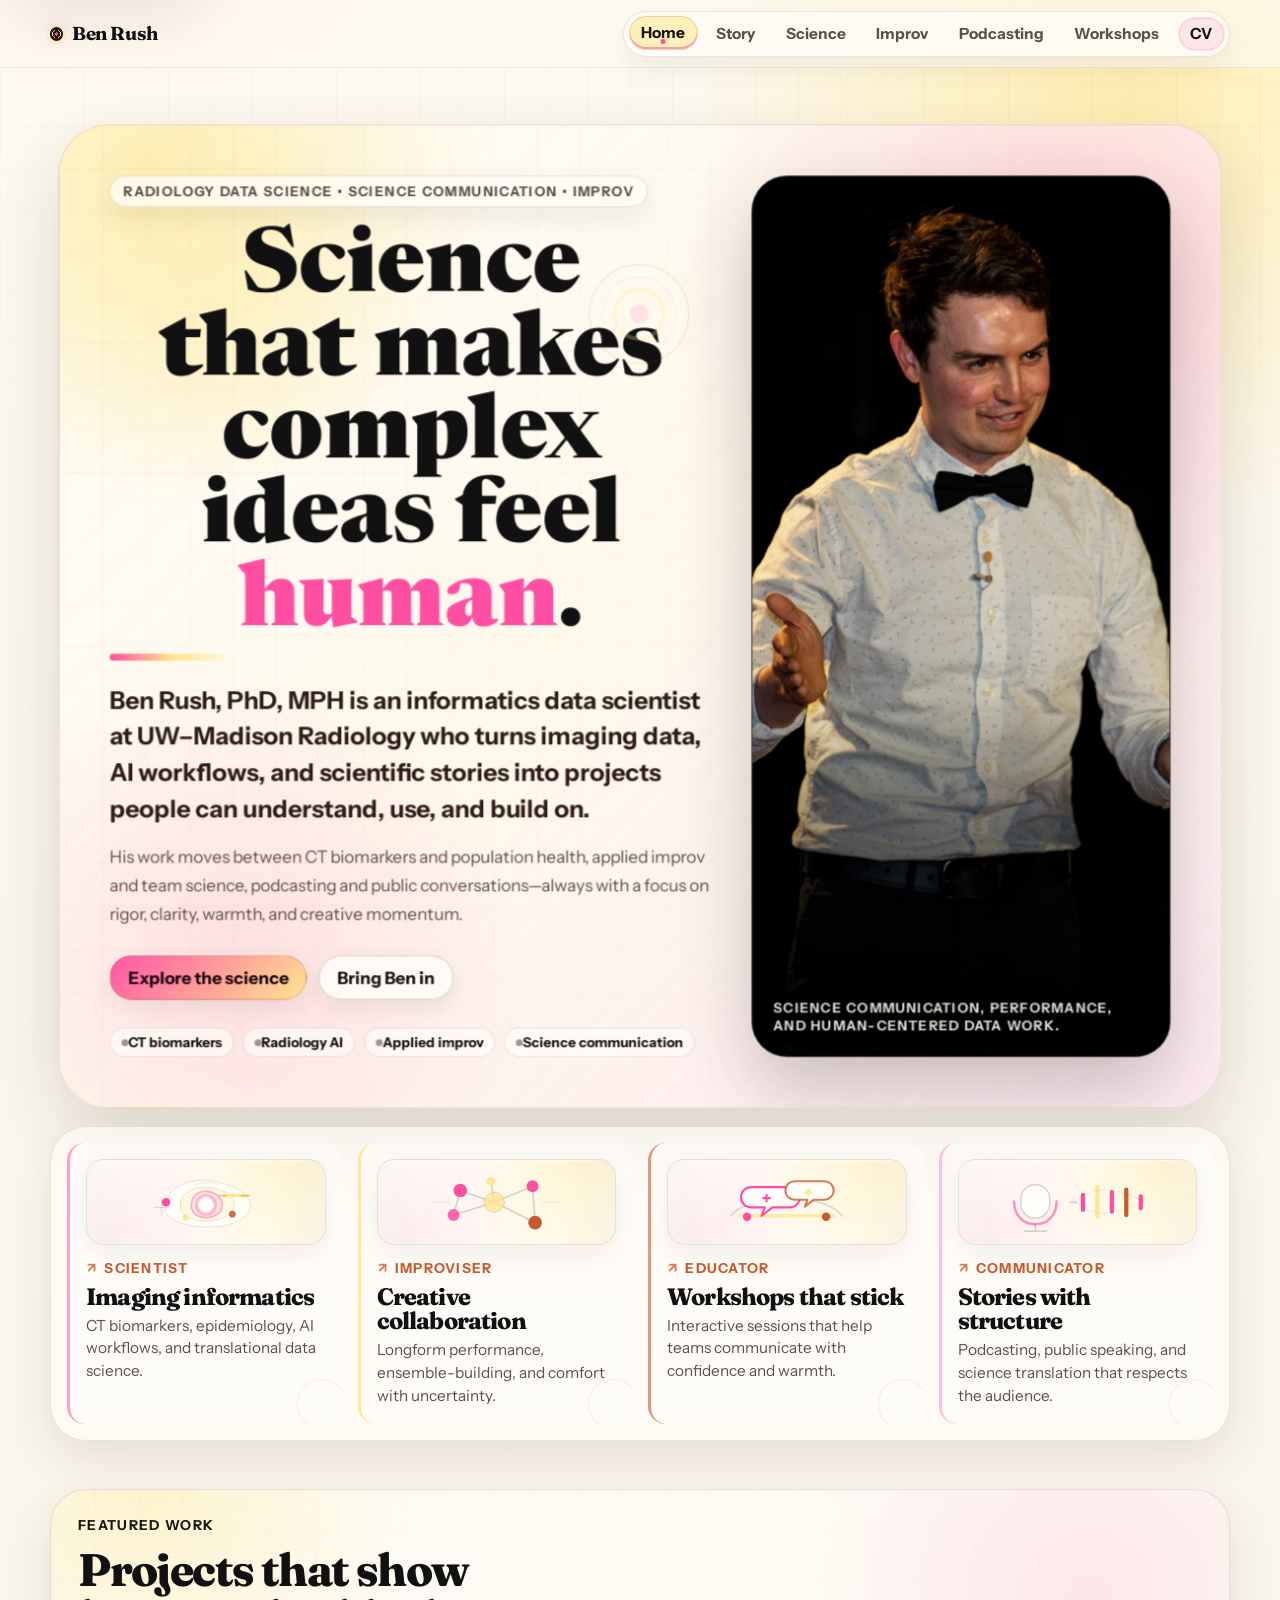
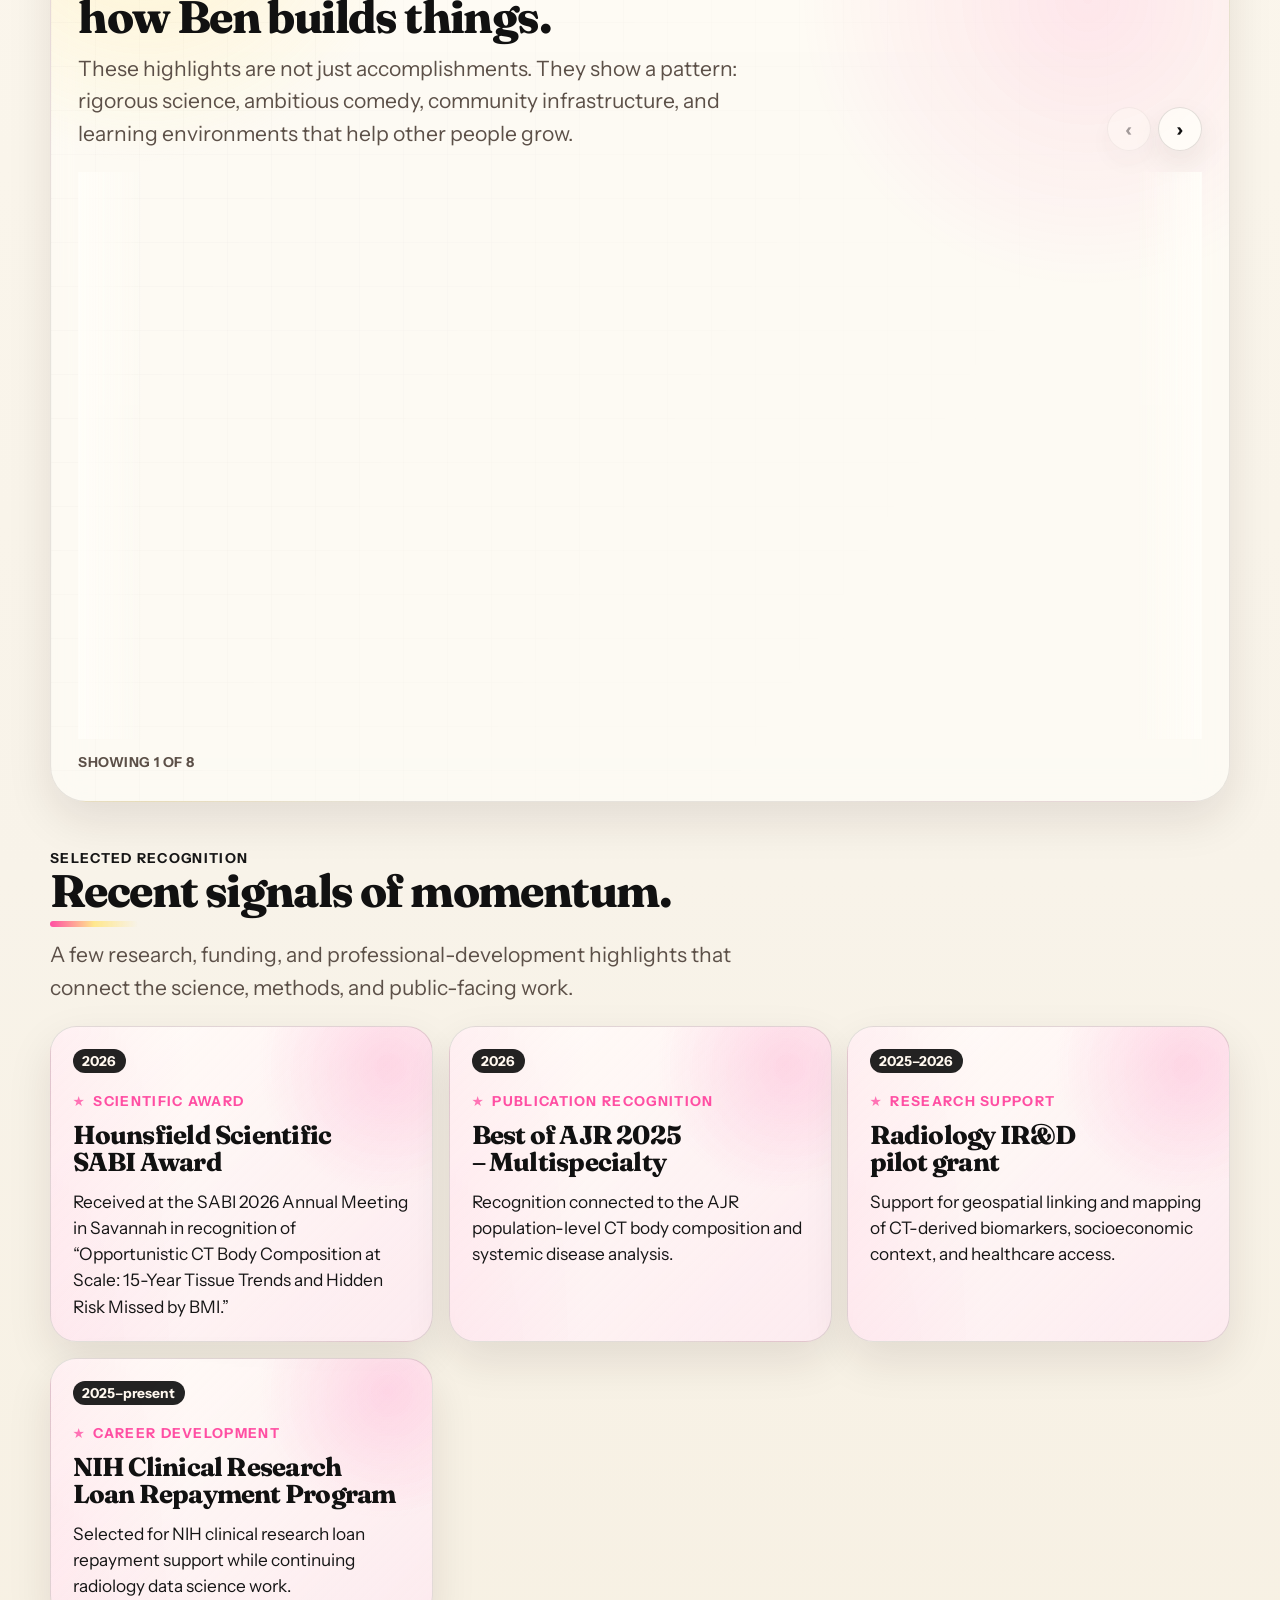
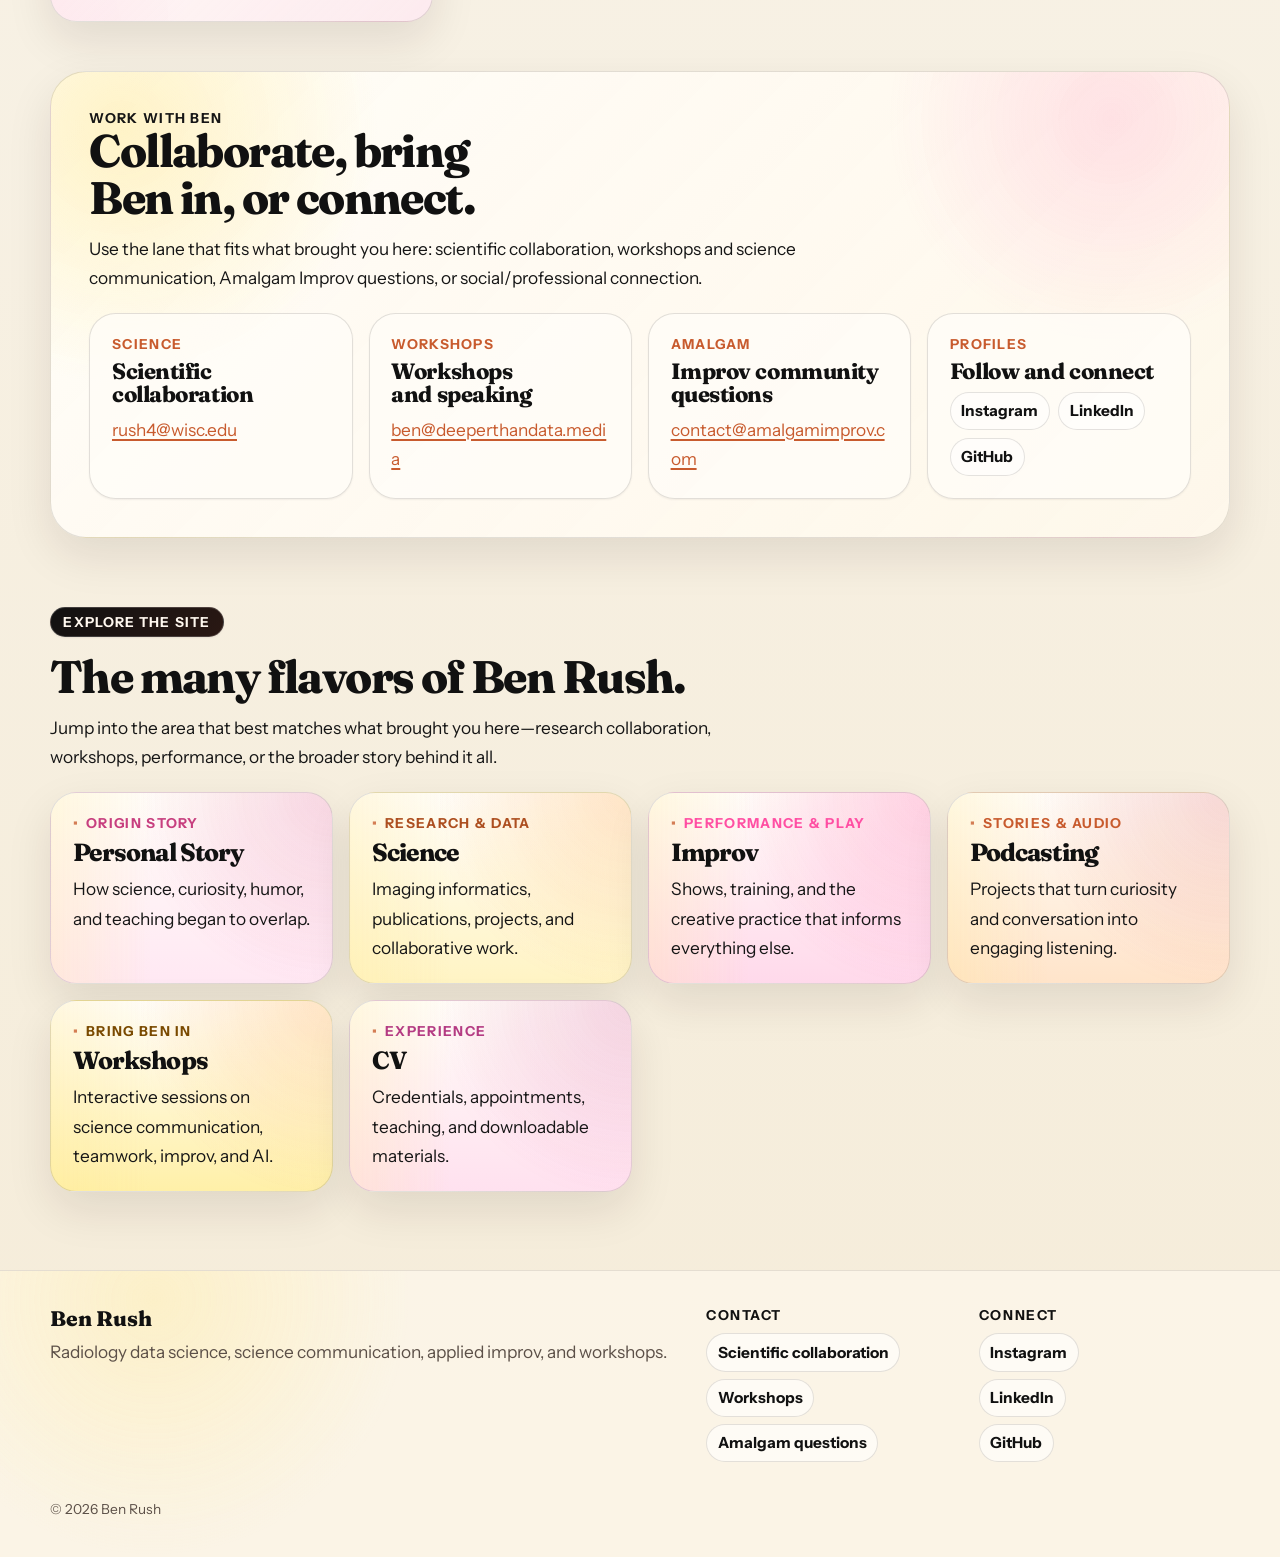
==== commit d29e365d: "Add recognized research title to 2026 SABI award entries" ====
--- a/index.html
+++ b/index.html
@@ -211,7 +211,7 @@
             <span class="recognition-year">2026</span>
             <p class="module-kicker">Scientific award</p>
             <h3 class="module-title">Hounsfield Scientific SABI Award</h3>
-            <p class="module-description">Received at the SABI 2026 Annual Meeting in Savannah.</p>
+            <p class="module-description">Received at the SABI 2026 Annual Meeting in Savannah in recognition of “Opportunistic CT Body Composition at Scale: 15-Year Tissue Trends and Hidden Risk Missed by BMI.”</p>
           </article>
           <article class="module-card recognition-card">
             <span class="recognition-year">2026</span>
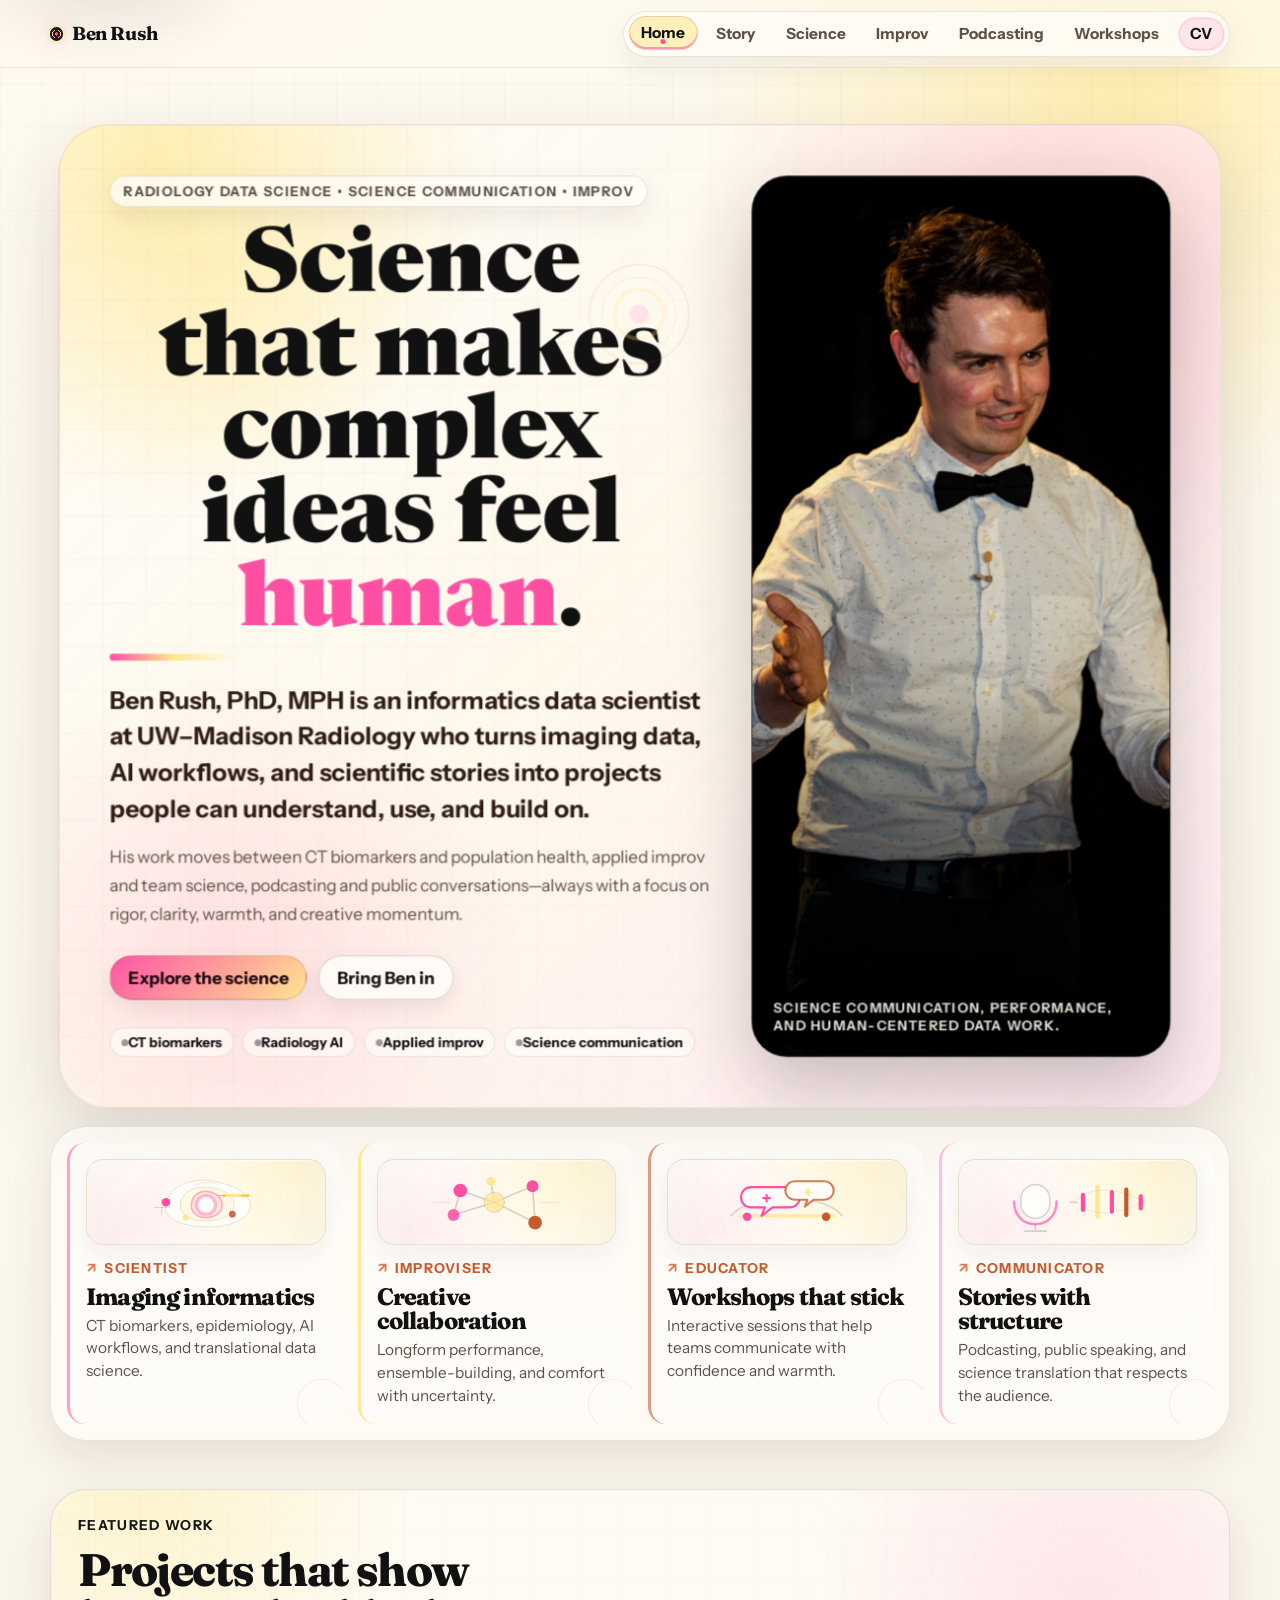
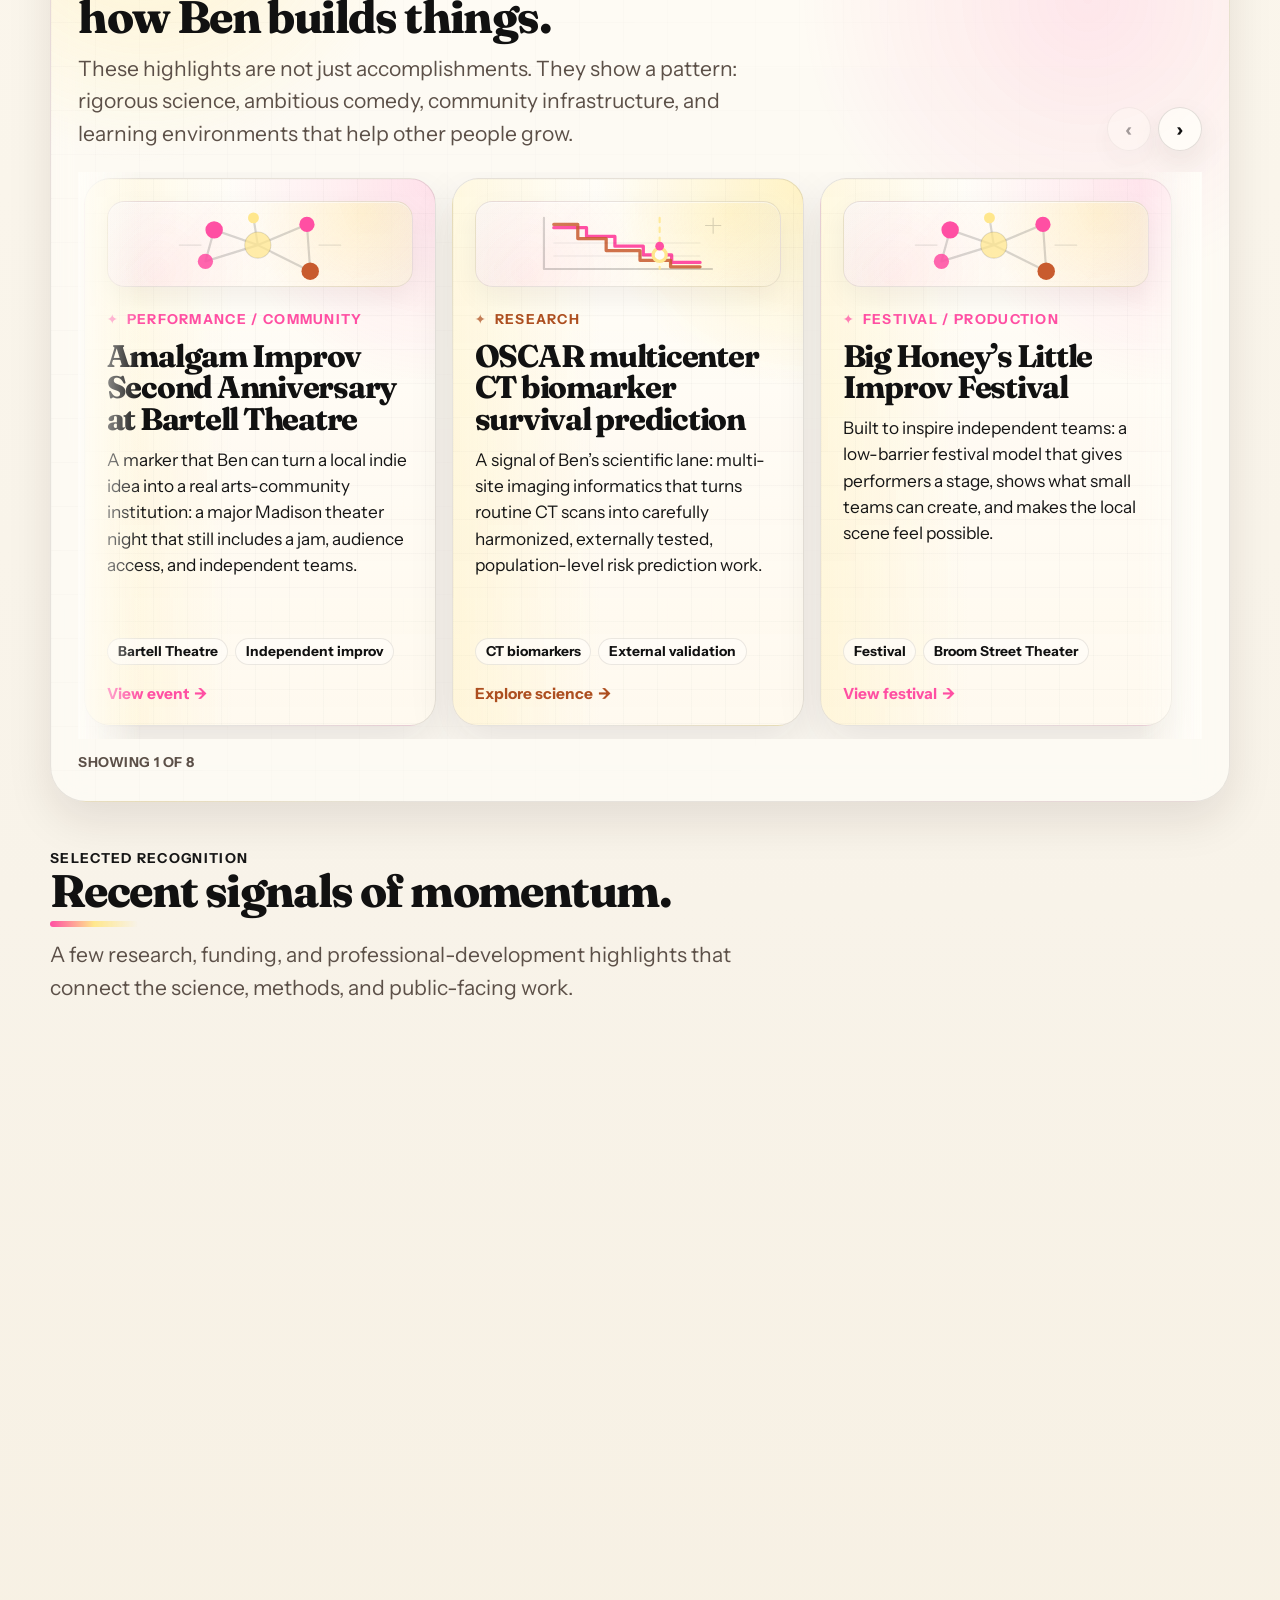
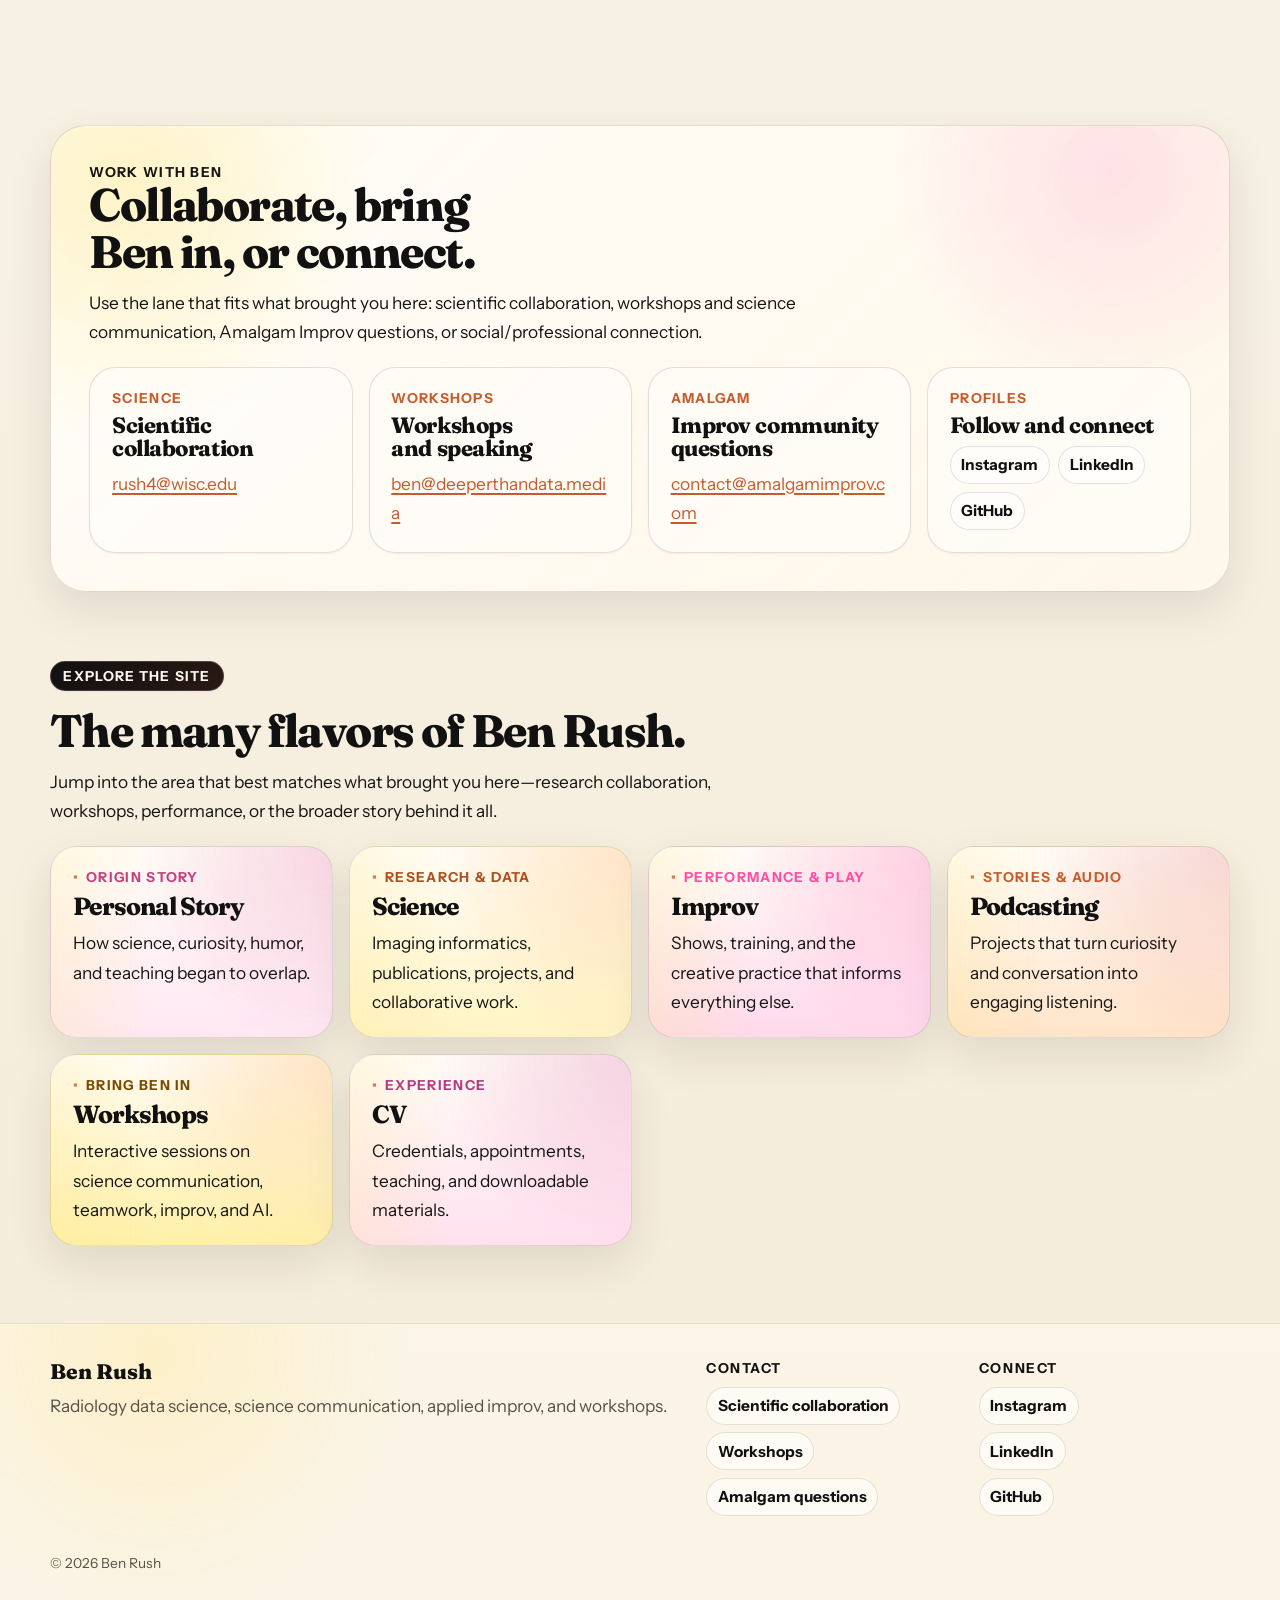
==== commit ee1125ac: "Spell out Society for Advanced Body Imaging in award entries" ====
--- a/index.html
+++ b/index.html
@@ -210,8 +210,8 @@
           <article class="module-card recognition-card">
             <span class="recognition-year">2026</span>
             <p class="module-kicker">Scientific award</p>
-            <h3 class="module-title">Hounsfield Scientific SABI Award</h3>
-            <p class="module-description">Received at the SABI 2026 Annual Meeting in Savannah in recognition of “Opportunistic CT Body Composition at Scale: 15-Year Tissue Trends and Hidden Risk Missed by BMI.”</p>
+            <h3 class="module-title">Hounsfield Scientific Society for Advanced Body Imaging (SABI) Award</h3>
+            <p class="module-description">Received at the Society for Advanced Body Imaging (SABI) 2026 Annual Meeting in Savannah in recognition of “Opportunistic CT Body Composition at Scale: 15-Year Tissue Trends and Hidden Risk Missed by BMI.”</p>
           </article>
           <article class="module-card recognition-card">
             <span class="recognition-year">2026</span>
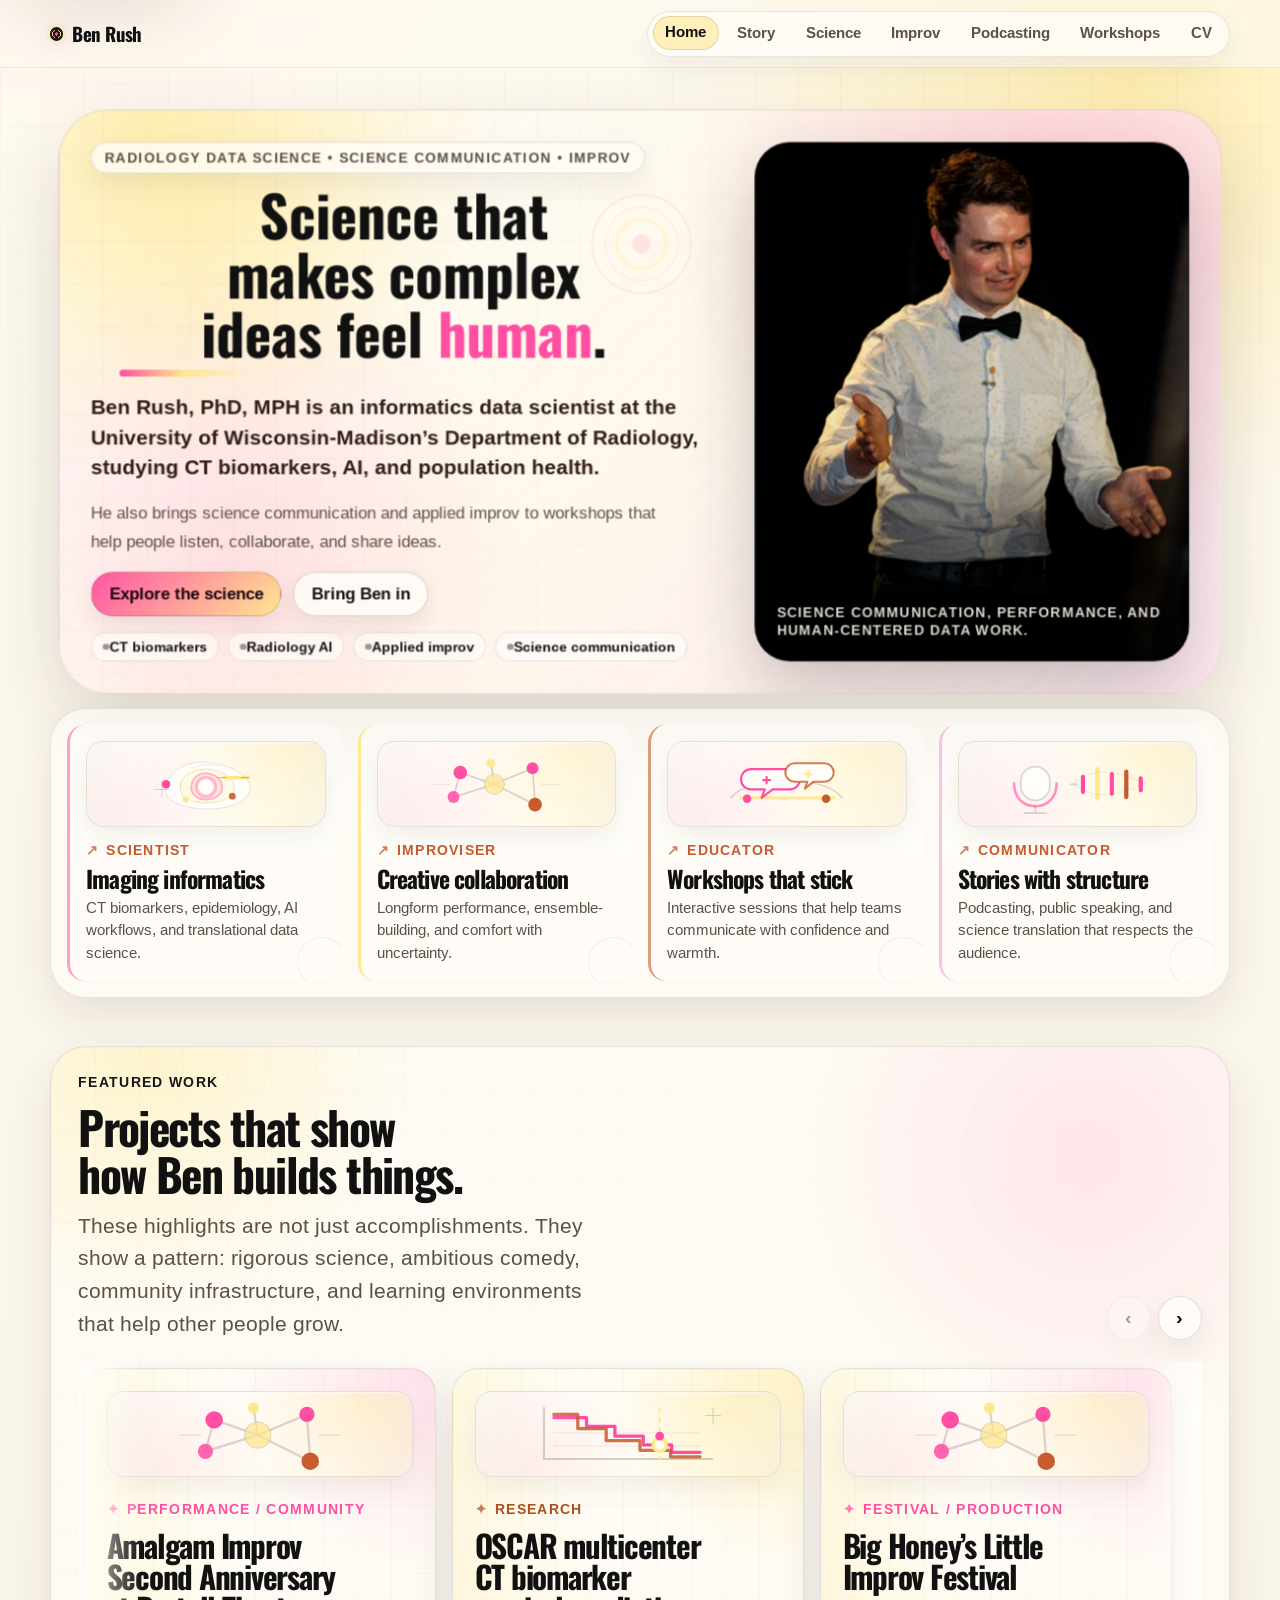
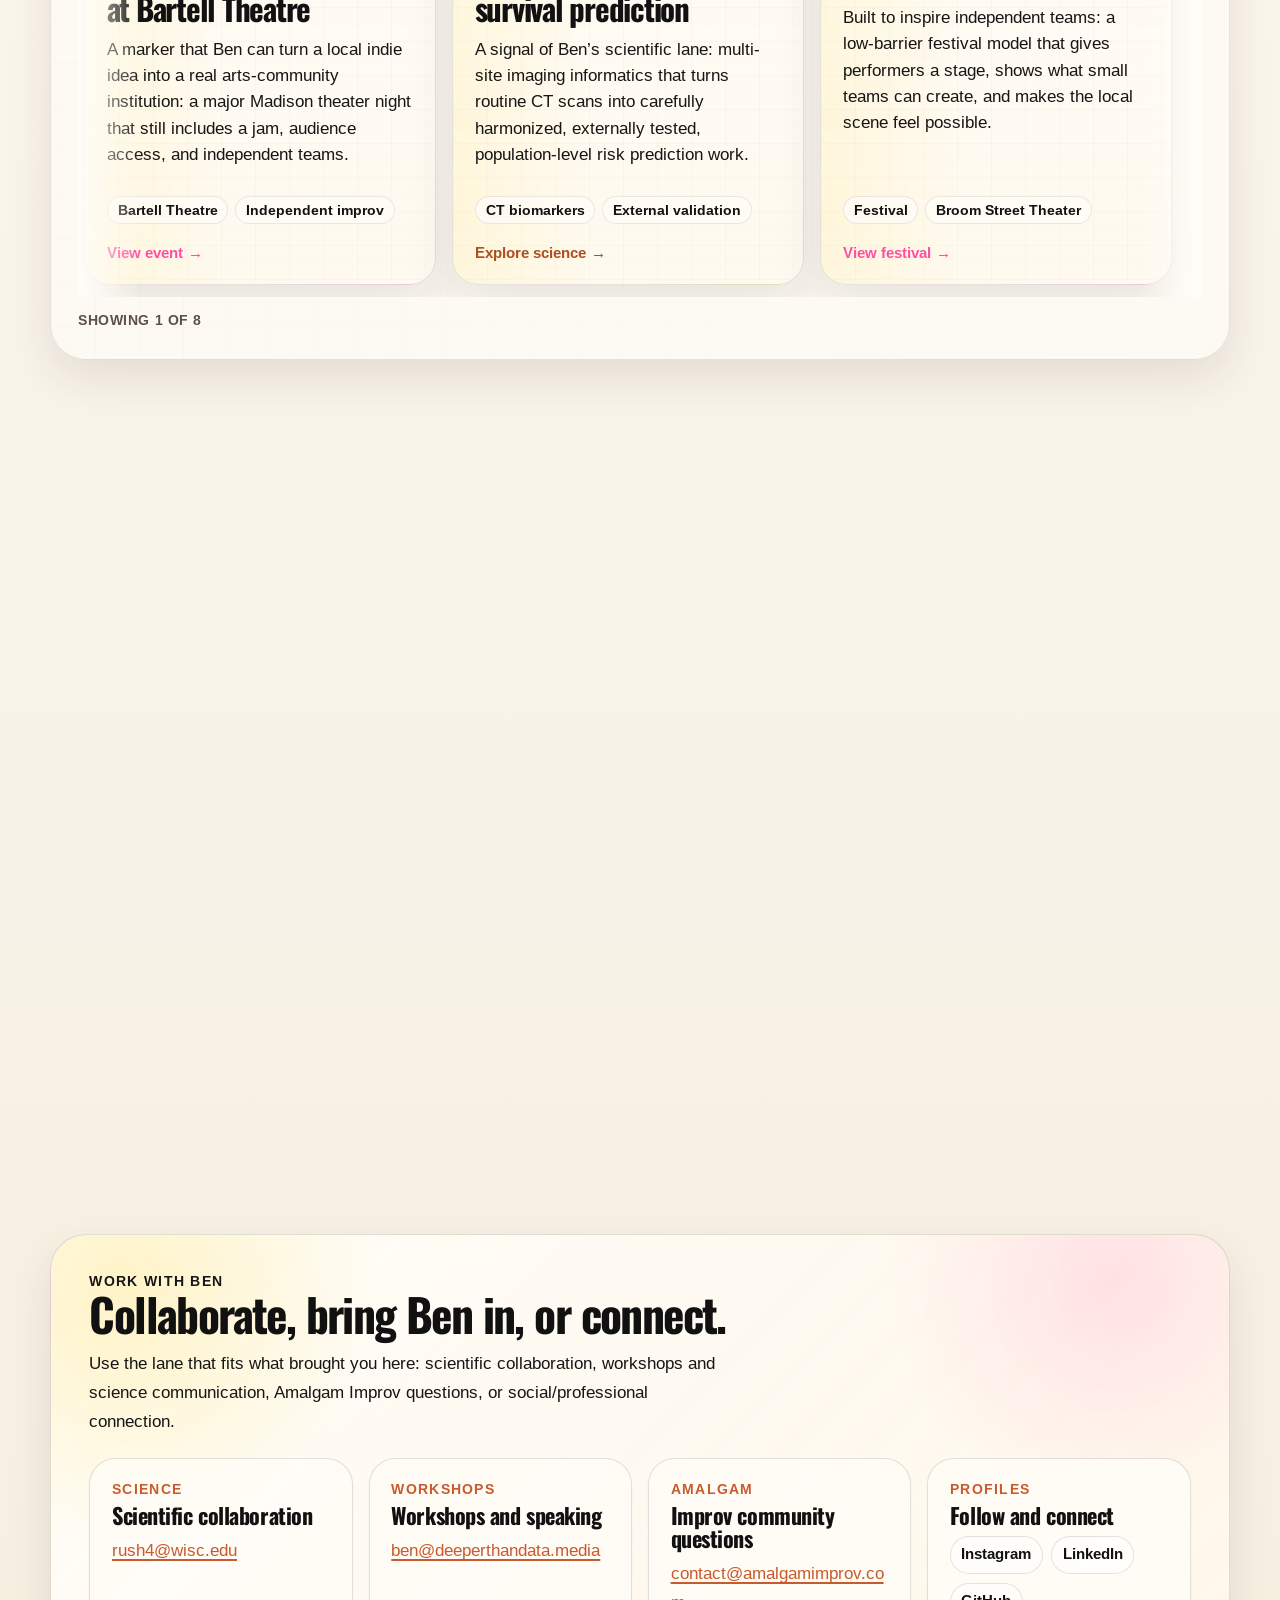
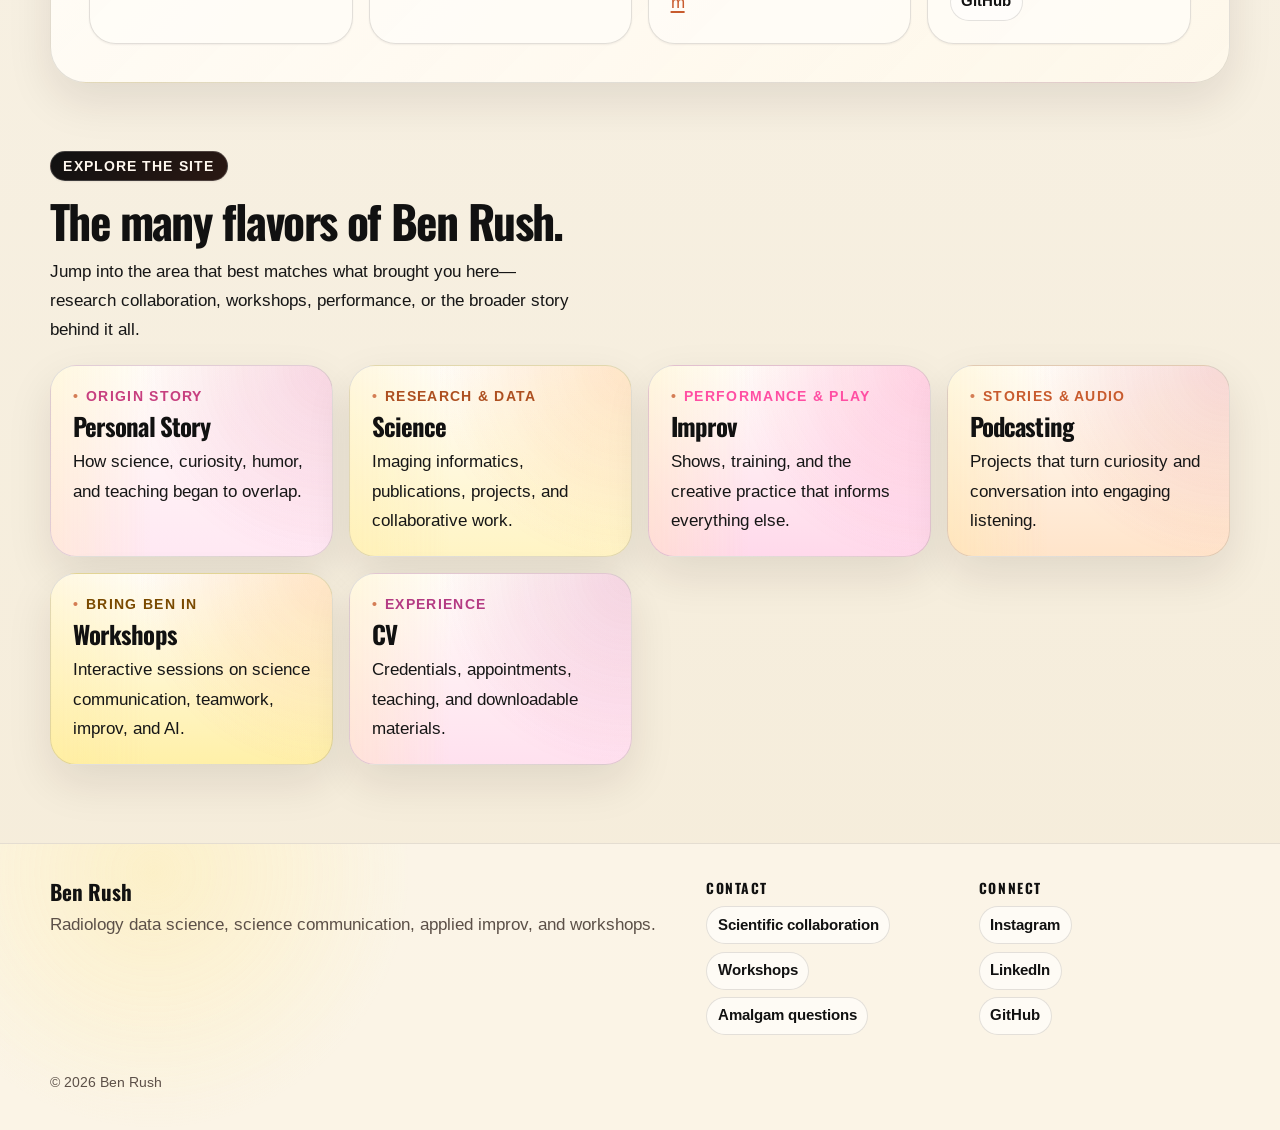
==== commit 46513875: "Fix publication duplication, polish copy, and improve homepage and workshop inquiries" ====
--- a/index.html
+++ b/index.html
@@ -33,8 +33,8 @@
         <div class="home-hero-copy">
           <p class="home-hero-kicker">Radiology data science • science communication • improv</p>
           <h1 id="home-hero-title" class="home-hero-title">Science that makes complex ideas feel <em>human</em>.</h1>
-          <p class="home-hero-lede">Ben Rush, PhD, MPH is an informatics data scientist at UW–Madison Radiology who turns imaging data, AI workflows, and scientific stories into projects people can understand, use, and build on.</p>
-          <p class="home-hero-support">His work moves between CT biomarkers and population health, applied improv and team science, podcasting and public conversations—always with a focus on rigor, clarity, warmth, and creative momentum.</p>
+          <p class="home-hero-lede">Ben Rush, PhD, MPH is an informatics data scientist at the University of Wisconsin-Madison’s Department of Radiology, studying CT biomarkers, AI, and population health.</p>
+          <p class="home-hero-support">He also brings science communication and applied improv to workshops that help people listen, collaborate, and share ideas.</p>
           <div class="home-hero-actions">
             <a class="button button-primary" href="/pages/science/">Explore the science</a>
             <a class="button button-secondary" href="/pages/workshops/">Bring Ben in</a>
@@ -210,7 +210,7 @@
           <article class="module-card recognition-card">
             <span class="recognition-year">2026</span>
             <p class="module-kicker">Scientific award</p>
-            <h3 class="module-title">Hounsfield Scientific Society for Advanced Body Imaging (SABI) Award</h3>
+            <h3 class="module-title">Hounsfield Scientific Award</h3>
             <p class="module-description">Received at the Society for Advanced Body Imaging (SABI) 2026 Annual Meeting in Savannah in recognition of “Opportunistic CT Body Composition at Scale: 15-Year Tissue Trends and Hidden Risk Missed by BMI.”</p>
           </article>
           <article class="module-card recognition-card">
@@ -337,3 +337,4 @@
 </body>
 </html>
 
+
--- a/assets/css/site.css
+++ b/assets/css/site.css
@@ -1,4 +1,4 @@
-@import url('https://fonts.googleapis.com/css2?family=Fraunces:SOFT,WONK,opsz,wght@0..100,0..1,9..144,500..850&family=Instrument+Sans:ital,wght@0,400..800;1,400..800&family=Newsreader:opsz,wght@6..72,800&display=swap');
+@import url('./typography.css');
 
 /* -------------------------------------------------------------------------- */
 /* Ben Rush personal website design system                                    */
@@ -47,9 +47,9 @@
     linear-gradient(135deg, #111111 0%, #2a1813 100%);
 
   /* Typography */
-  --font-sans: "Instrument Sans", "Source Sans 3", "Segoe UI", system-ui, -apple-system, sans-serif;
-  --font-display: "Fraunces", "Merriweather", Georgia, serif;
-  --font-hero: "Newsreader", "Merriweather", Georgia, serif;
+  --font-sans: "Arimo", Arial, sans-serif;
+  --font-display: "Oswald", "Arial Narrow", sans-serif;
+  --font-hero: "Oswald", "Arial Narrow", sans-serif;
   --font-mono: "SFMono-Regular", "Cascadia Code", "Liberation Mono", Consolas, monospace;
 
   --text-xs: clamp(0.78rem, 0.74rem + 0.15vw, 0.86rem);
@@ -231,7 +231,6 @@
 
 .site-header nav a[aria-current="page"] {
   background: rgba(255, 231, 141, 0.58);
-  box-shadow: inset 0 -2px 0 rgba(255, 79, 163, 0.55);
 }
 
 /* -------------------------------------------------------------------------- */
@@ -320,7 +319,9 @@
 h1,
 h2,
 h3,
-h4 {
+h4,
+h5,
+h6 {
   color: var(--color-primary);
   font-family: var(--font-display);
   line-height: 1.04;
@@ -954,7 +955,7 @@
     linear-gradient(90deg, rgba(255, 241, 184, 0.78), rgba(255, 253, 248, 0.82)),
     rgba(255, 253, 248, 0.92);
   border-bottom: 1px solid rgba(35, 24, 21, 0.08);
-  font-family: var(--font-sans);
+  font-family: var(--font-display);
   font-size: var(--text-sm);
   font-weight: 820;
   letter-spacing: 0.08em;
@@ -1346,7 +1347,7 @@
 .site-footer-group h2 {
   margin: 0 0 0.2rem;
   color: var(--color-primary);
-  font-family: var(--font-sans);
+  font-family: var(--font-display);
   font-size: var(--text-xs);
   font-weight: 850;
   letter-spacing: 0.11em;
--- a/assets/css/home.css
+++ b/assets/css/home.css
@@ -3,7 +3,7 @@
 /* -------------------------------------------------------------------------- */
 
 .home-body main {
-  padding-top: clamp(1.2rem, 3vw, 3.4rem);
+  padding-top: clamp(1rem, 2vw, 2rem);
 }
 
 .home-hero {
@@ -14,8 +14,8 @@
   grid-template-columns: minmax(0, 1.18fr) minmax(320px, 0.82fr);
   gap: clamp(1.5rem, 3vw, 3rem);
   align-items: stretch;
-  min-height: clamp(620px, 72vh, 760px);
-  padding: clamp(1.35rem, 4vw, 4rem);
+  min-height: 0;
+  padding: clamp(1.25rem, 2.5vw, 2.5rem);
   border: 1px solid rgba(35, 24, 21, 0.11);
   border-radius: clamp(1.7rem, 4vw, 3.2rem);
   background:
@@ -63,7 +63,7 @@
   width: fit-content;
   align-items: center;
   gap: 0.45rem;
-  margin: 0 0 var(--space-5);
+  margin: 0 0 var(--space-3);
   padding: 0.42rem 0.82rem;
   border: 1px solid rgba(35, 24, 21, 0.12);
   border-radius: var(--radius-pill);
@@ -78,13 +78,13 @@
 }
 
 .home-hero-title {
-  max-width: 12ch;
-  margin: 0 auto var(--space-5);
+  max-width: 18ch;
+  margin: 0 auto var(--space-4);
   font-family: var(--font-hero);
-  font-size: clamp(2.5125rem, 7.05vw, 6rem);
-  font-weight: 800;
+  font-size: clamp(2.25rem, 4.5vw, 4rem);
+  font-weight: 700;
   letter-spacing: 0;
-  line-height: 0.94;
+  line-height: 1.04;
   text-align: center;
 }
 
@@ -97,7 +97,7 @@
   max-width: 64ch;
   margin-bottom: var(--space-4);
   color: #2e1c16;
-  font-size: clamp(1.15rem, 0.98rem + 0.75vw, 1.55rem);
+  font-size: clamp(1.1rem, 0.98rem + 0.4vw, 1.3rem);
   font-weight: 680;
   line-height: 1.48;
 }
@@ -113,14 +113,14 @@
   display: flex;
   flex-wrap: wrap;
   gap: 0.75rem;
-  margin-top: var(--space-6);
+  margin-top: var(--space-4);
 }
 
 .home-hero-proof {
   display: flex;
   flex-wrap: wrap;
   gap: 0.55rem;
-  margin-top: var(--space-6);
+  margin-top: var(--space-4);
 }
 
 .home-hero-proof span {
@@ -268,7 +268,7 @@
   }
 
   .home-hero-title {
-    max-width: 13ch;
+    max-width: 22ch;
   }
 
   .home-hero-showcase {
@@ -288,9 +288,9 @@
 
   .home-hero-title {
     max-width: none;
-    font-size: clamp(2.25rem, 12.75vw, 3.6rem);
+    font-size: clamp(2rem, 8vw, 3rem);
     letter-spacing: 0;
-    line-height: 0.96;
+    line-height: 1.04;
   }
 
   .home-hero-actions .button {
@@ -307,3 +307,4 @@
     border-radius: var(--radius-lg);
   }
 }
+
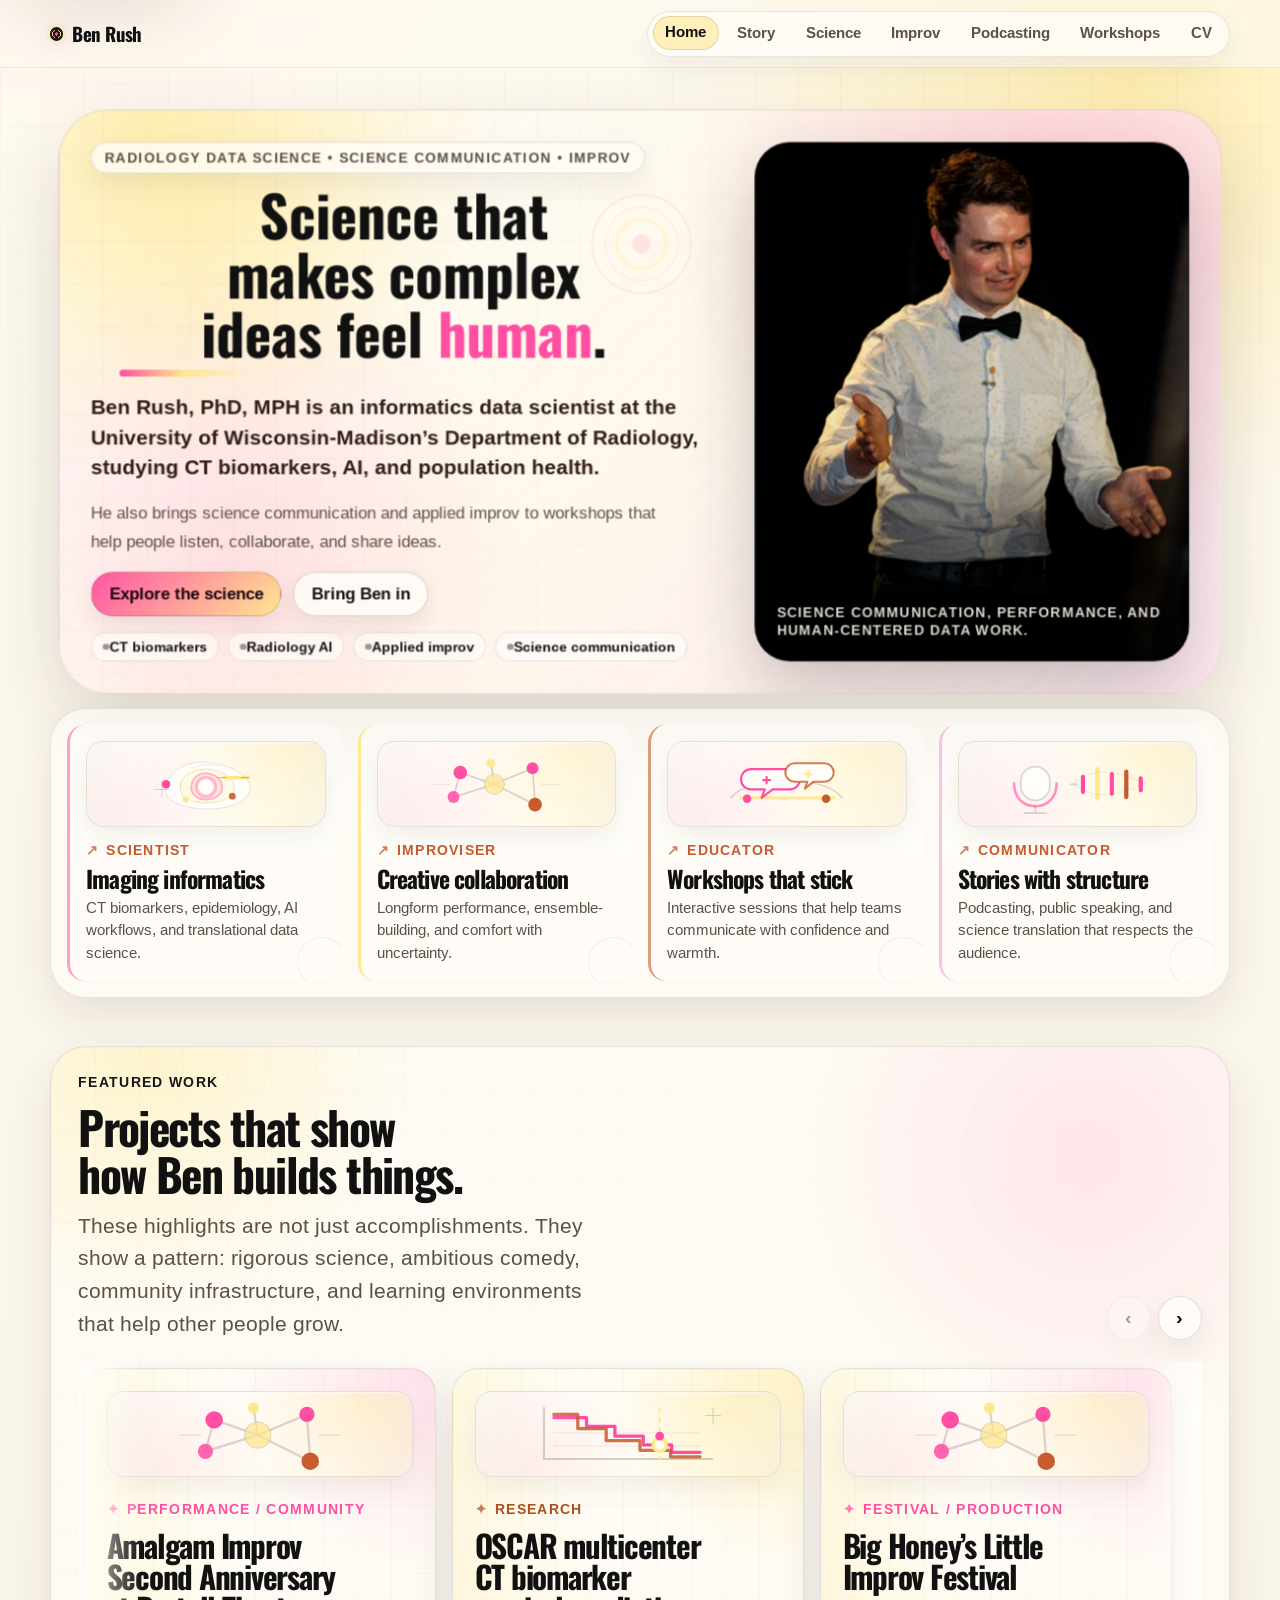
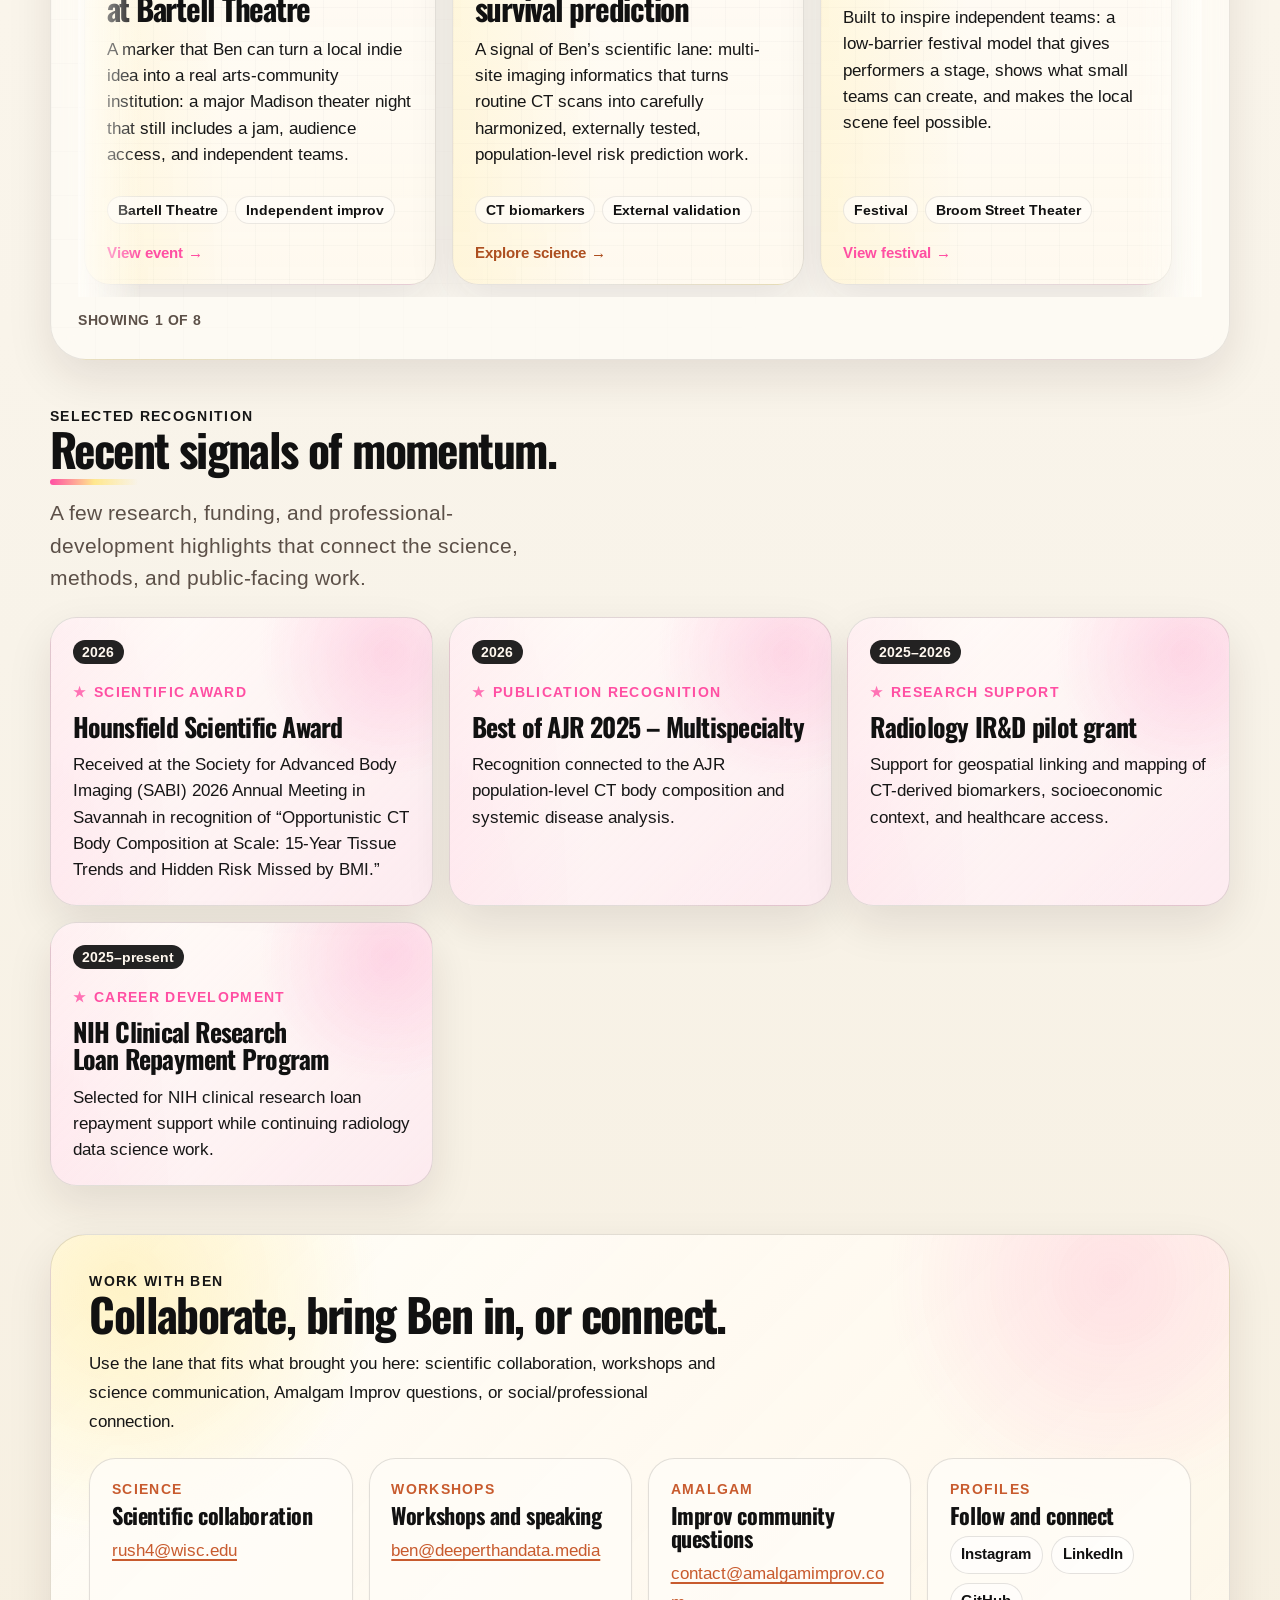
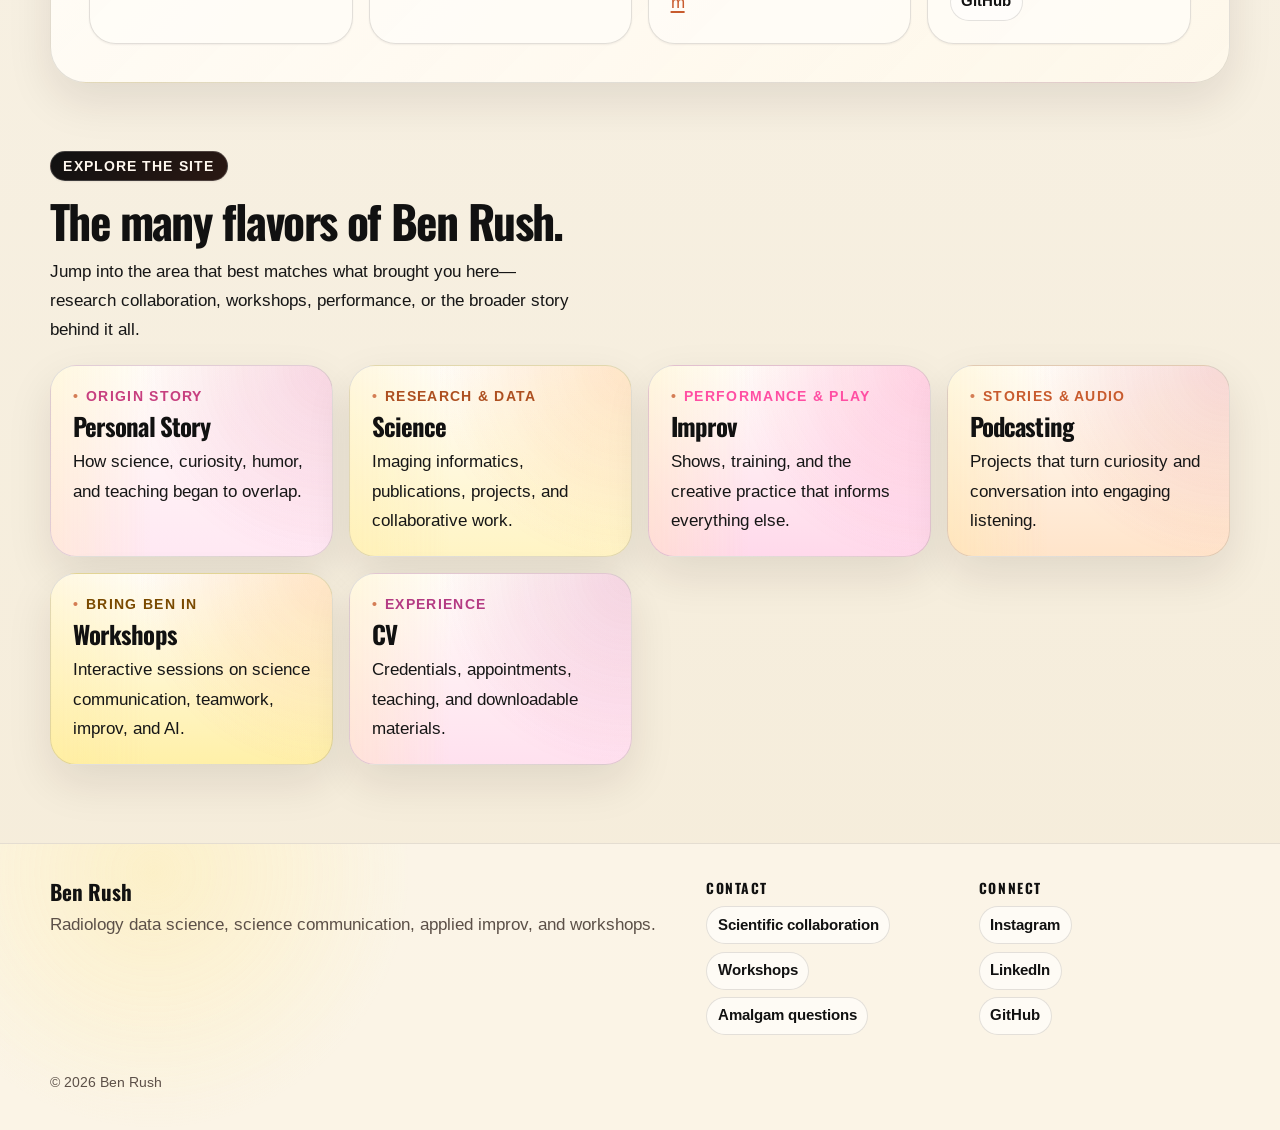
==== commit 2045b929: "Refresh cached homepage styles and shared publication script" ====
--- a/index.html
+++ b/index.html
@@ -7,7 +7,7 @@
   <meta name="description" content="Ben Rush is a radiology data scientist, science communicator, improviser, and educator building rigorous ideas that connect with people." />
   <link rel="stylesheet" href="/assets/css/site.css" />
   <link rel="stylesheet" href="/assets/css/modules.css" />
-  <link rel="stylesheet" href="/assets/css/home.css" />
+  <link rel="stylesheet" href="/assets/css/home.css?v=20261028-1" />
   <link rel="stylesheet" href="/assets/css/identity.css" />
   <link rel="stylesheet" href="/assets/css/featured.css" />
   <link rel="stylesheet" href="/assets/css/mini-viz.css" />
@@ -332,7 +332,7 @@
       <p class="site-footer-copyright">&copy; <span id="year"></span> Ben Rush</p>
     </div>
   </footer>
-  <script src="/assets/js/site.js"></script>
+  <script src="/assets/js/site.js?v=20261028-1"></script>
   <script>document.getElementById('year').textContent = new Date().getFullYear();</script>
 </body>
 </html>
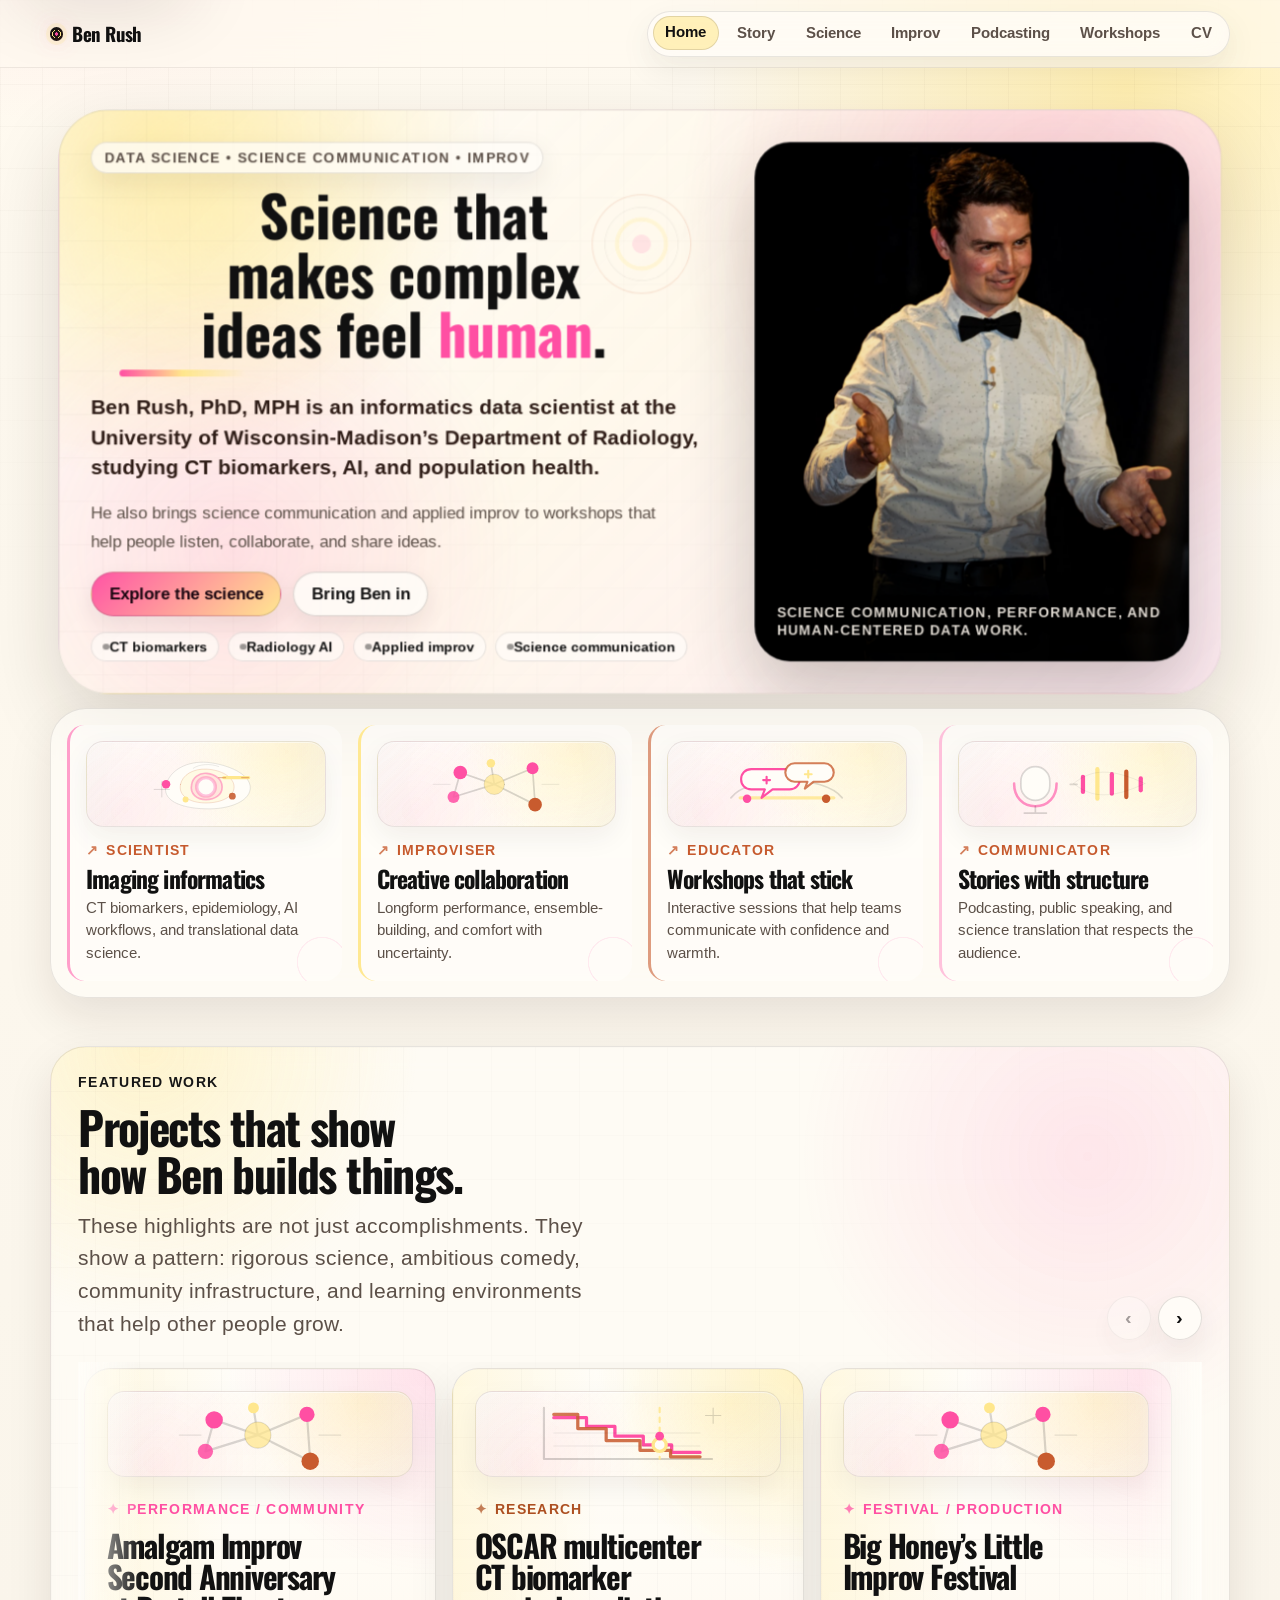
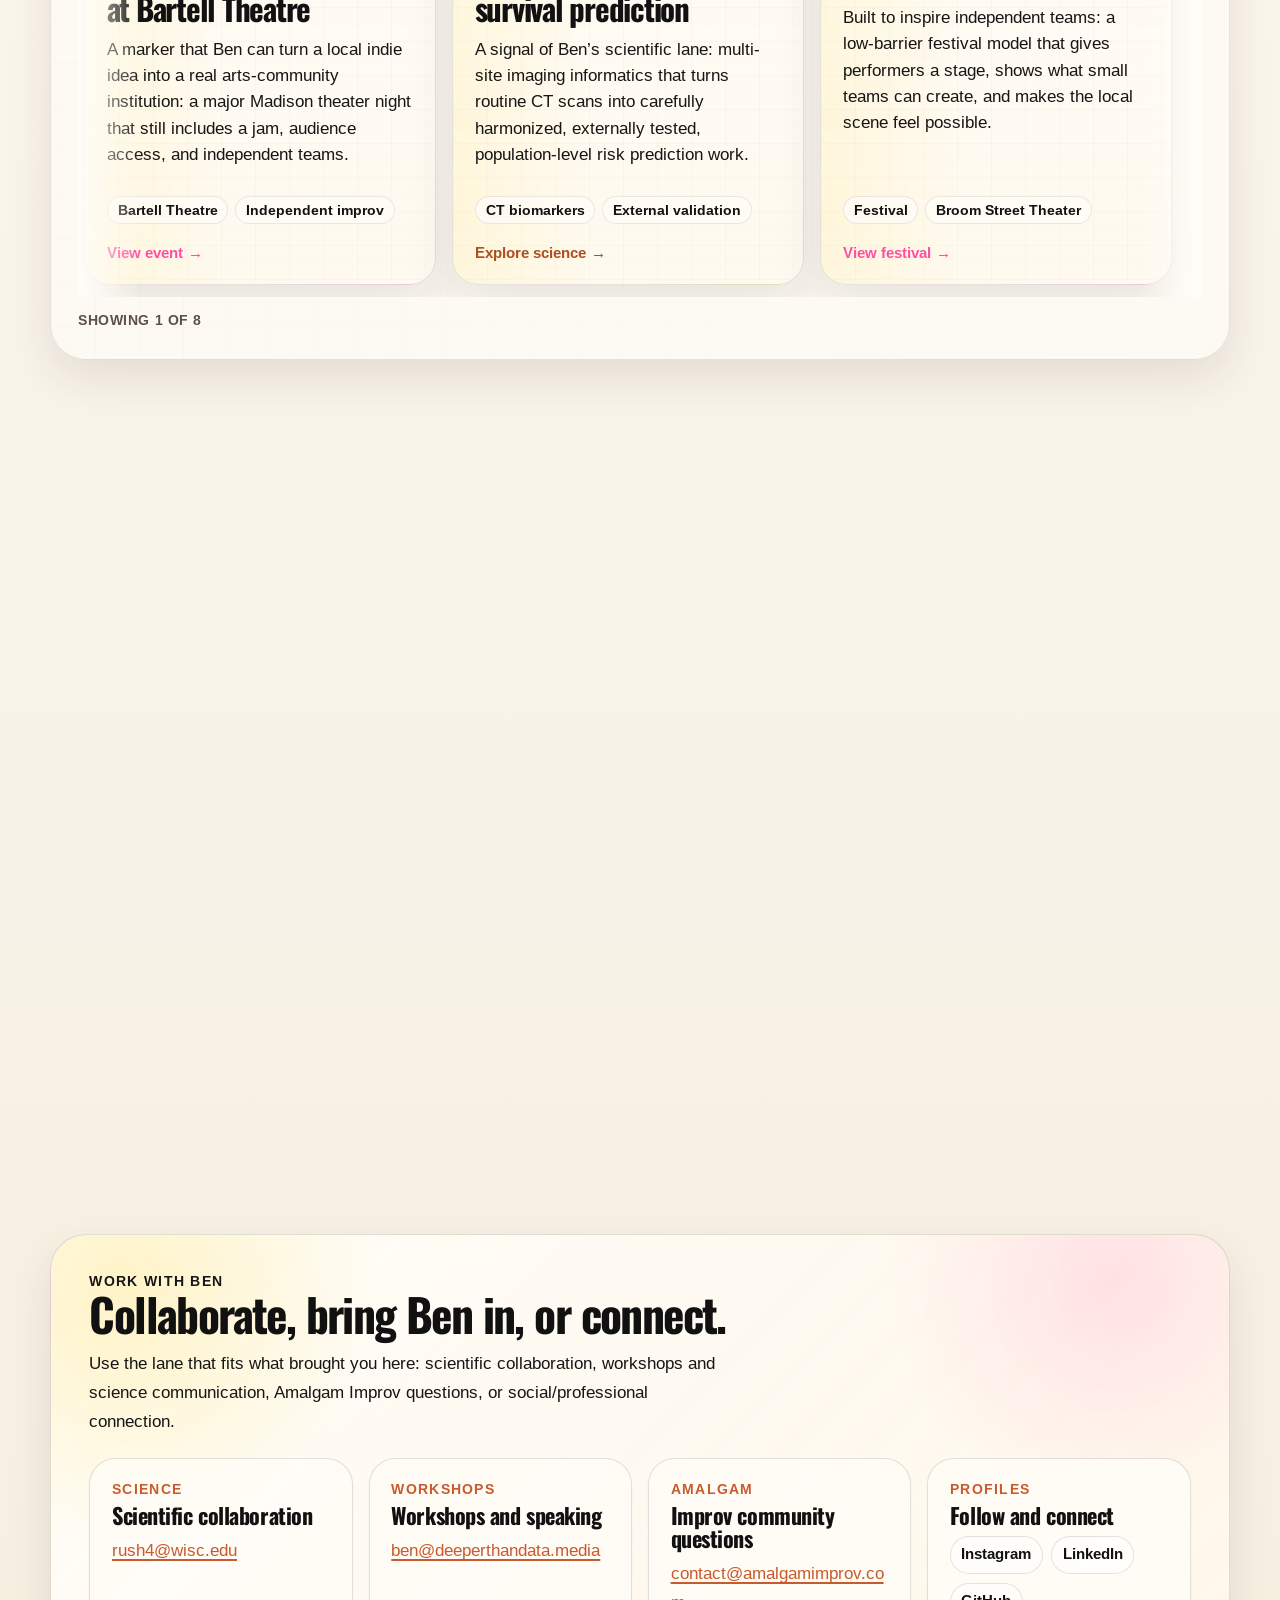
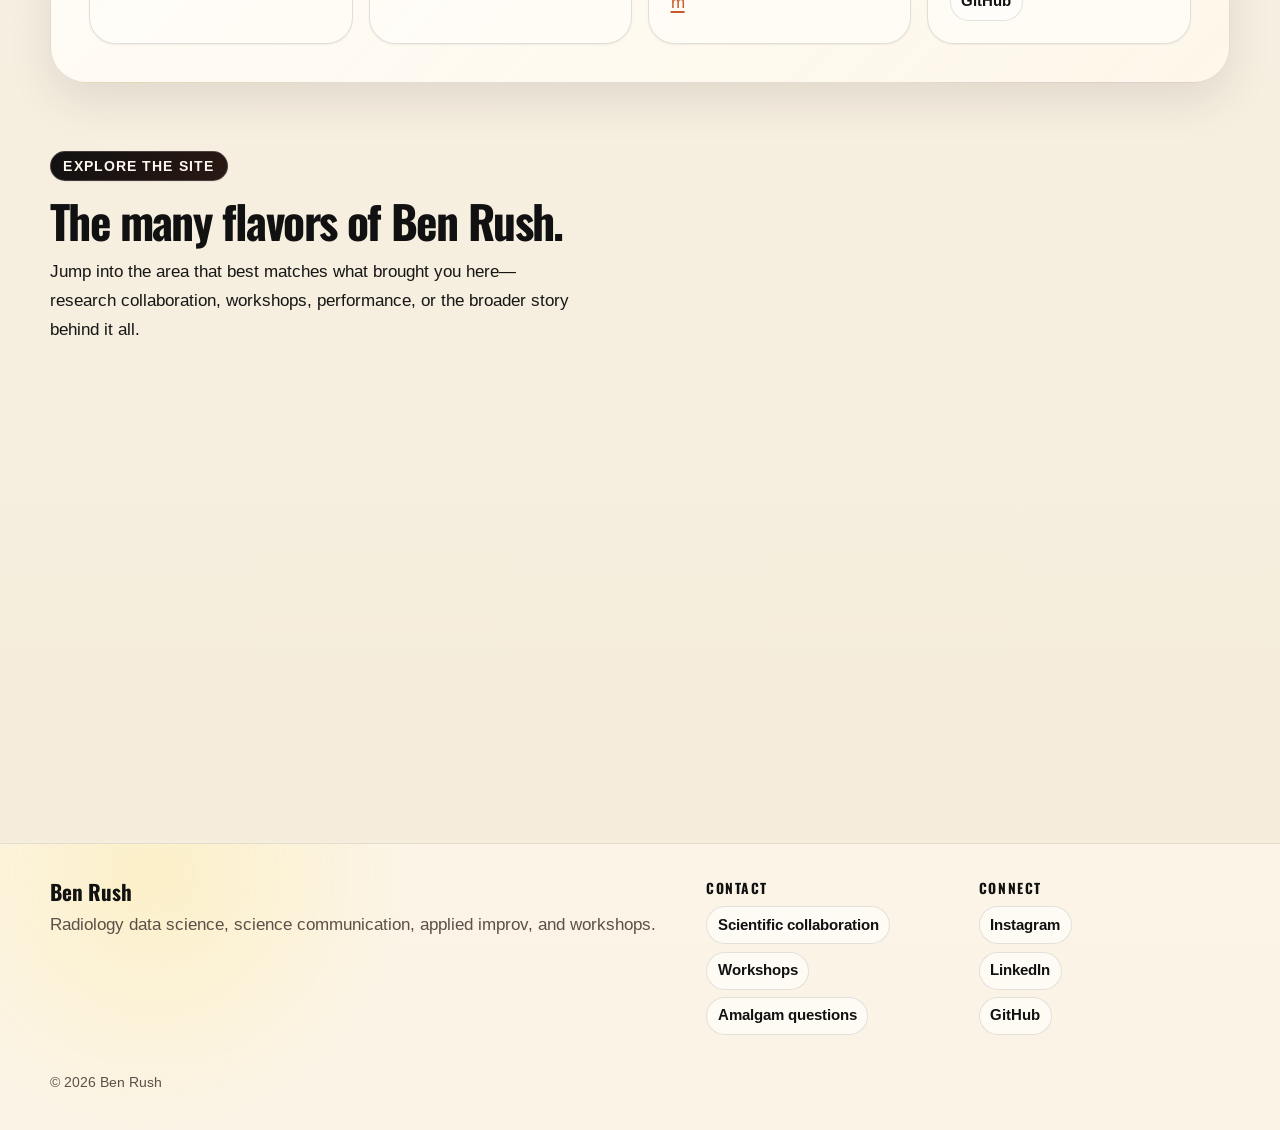
==== commit 46b5df04: "Update science and workshop imagery and add Amalgam visitor links" ====
--- a/index.html
+++ b/index.html
@@ -31,7 +31,7 @@
     <div class="container home-page">
       <section class="home-hero reveal-on-scroll" aria-labelledby="home-hero-title">
         <div class="home-hero-copy">
-          <p class="home-hero-kicker">Radiology data science • science communication • improv</p>
+          <p class="home-hero-kicker">Data science • science communication • improv</p>
           <h1 id="home-hero-title" class="home-hero-title">Science that makes complex ideas feel <em>human</em>.</h1>
           <p class="home-hero-lede">Ben Rush, PhD, MPH is an informatics data scientist at the University of Wisconsin-Madison’s Department of Radiology, studying CT biomarkers, AI, and population health.</p>
           <p class="home-hero-support">He also brings science communication and applied improv to workshops that help people listen, collaborate, and share ideas.</p>
